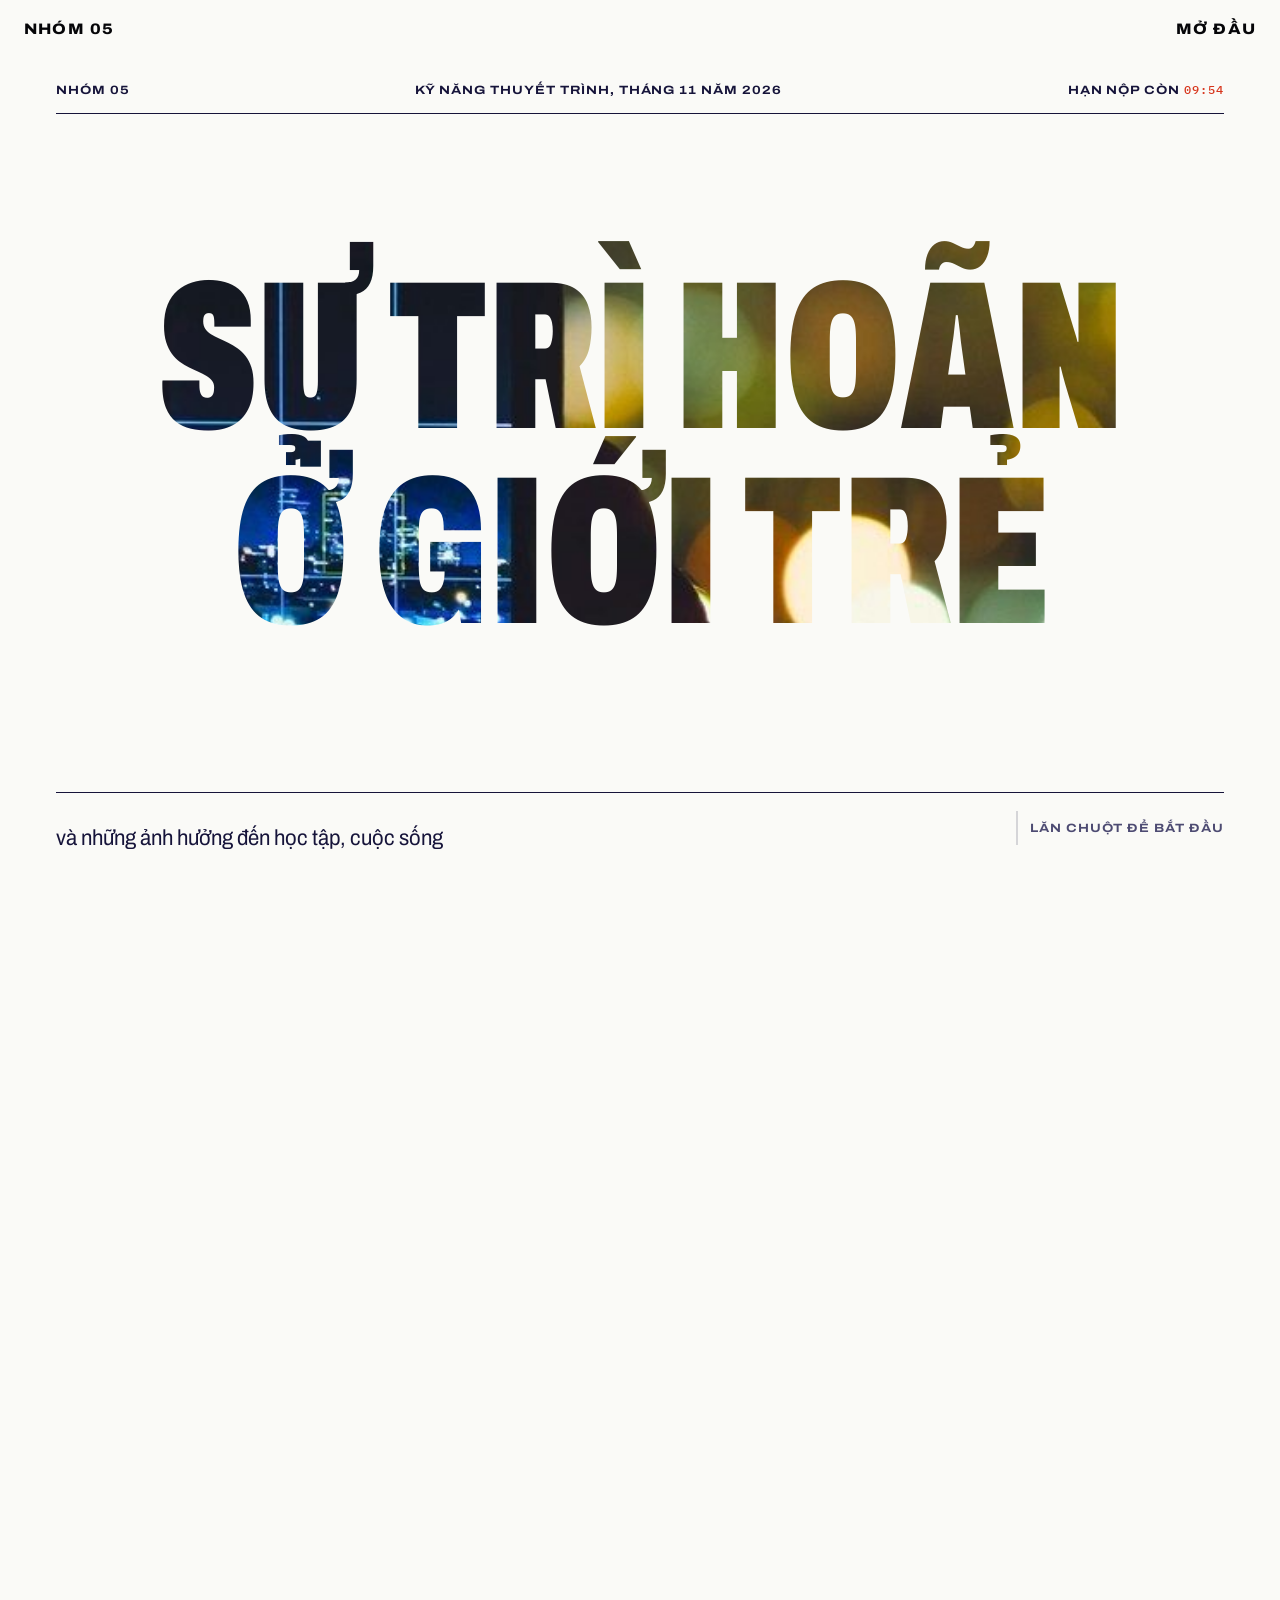
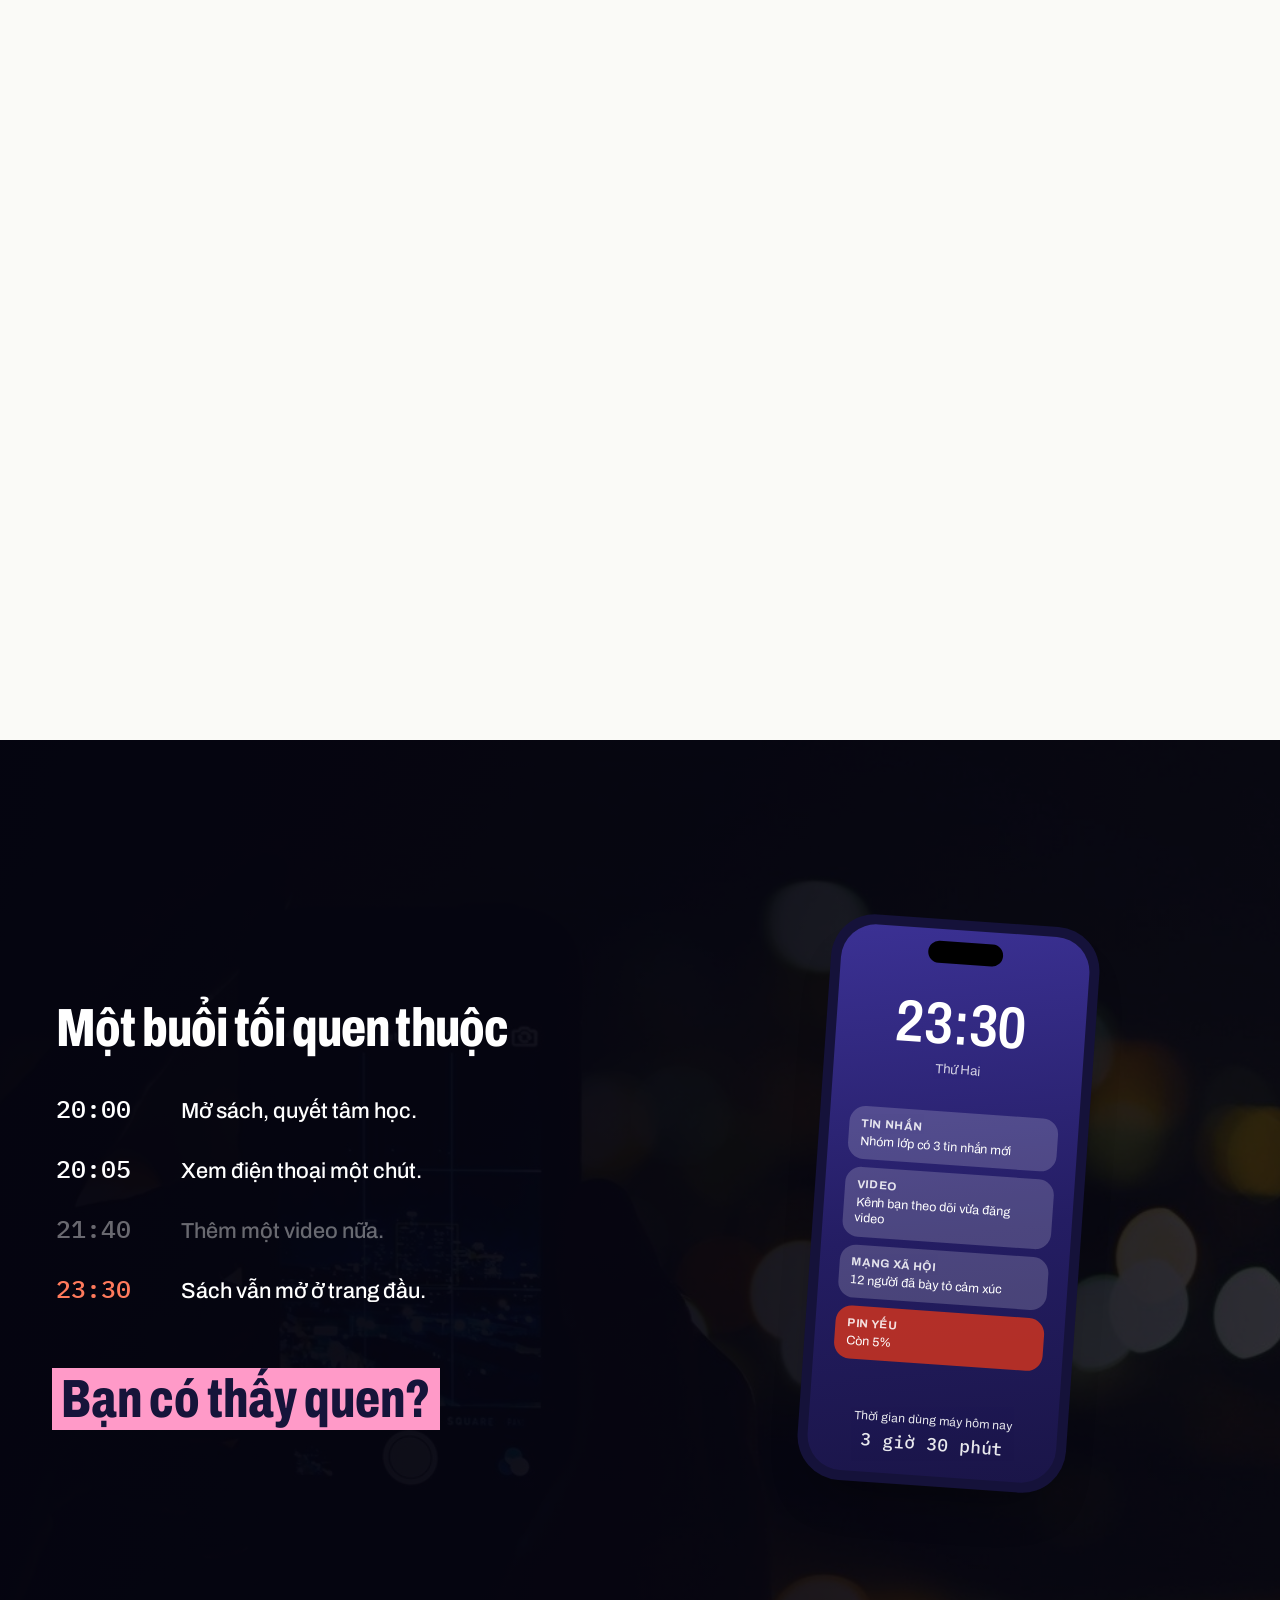
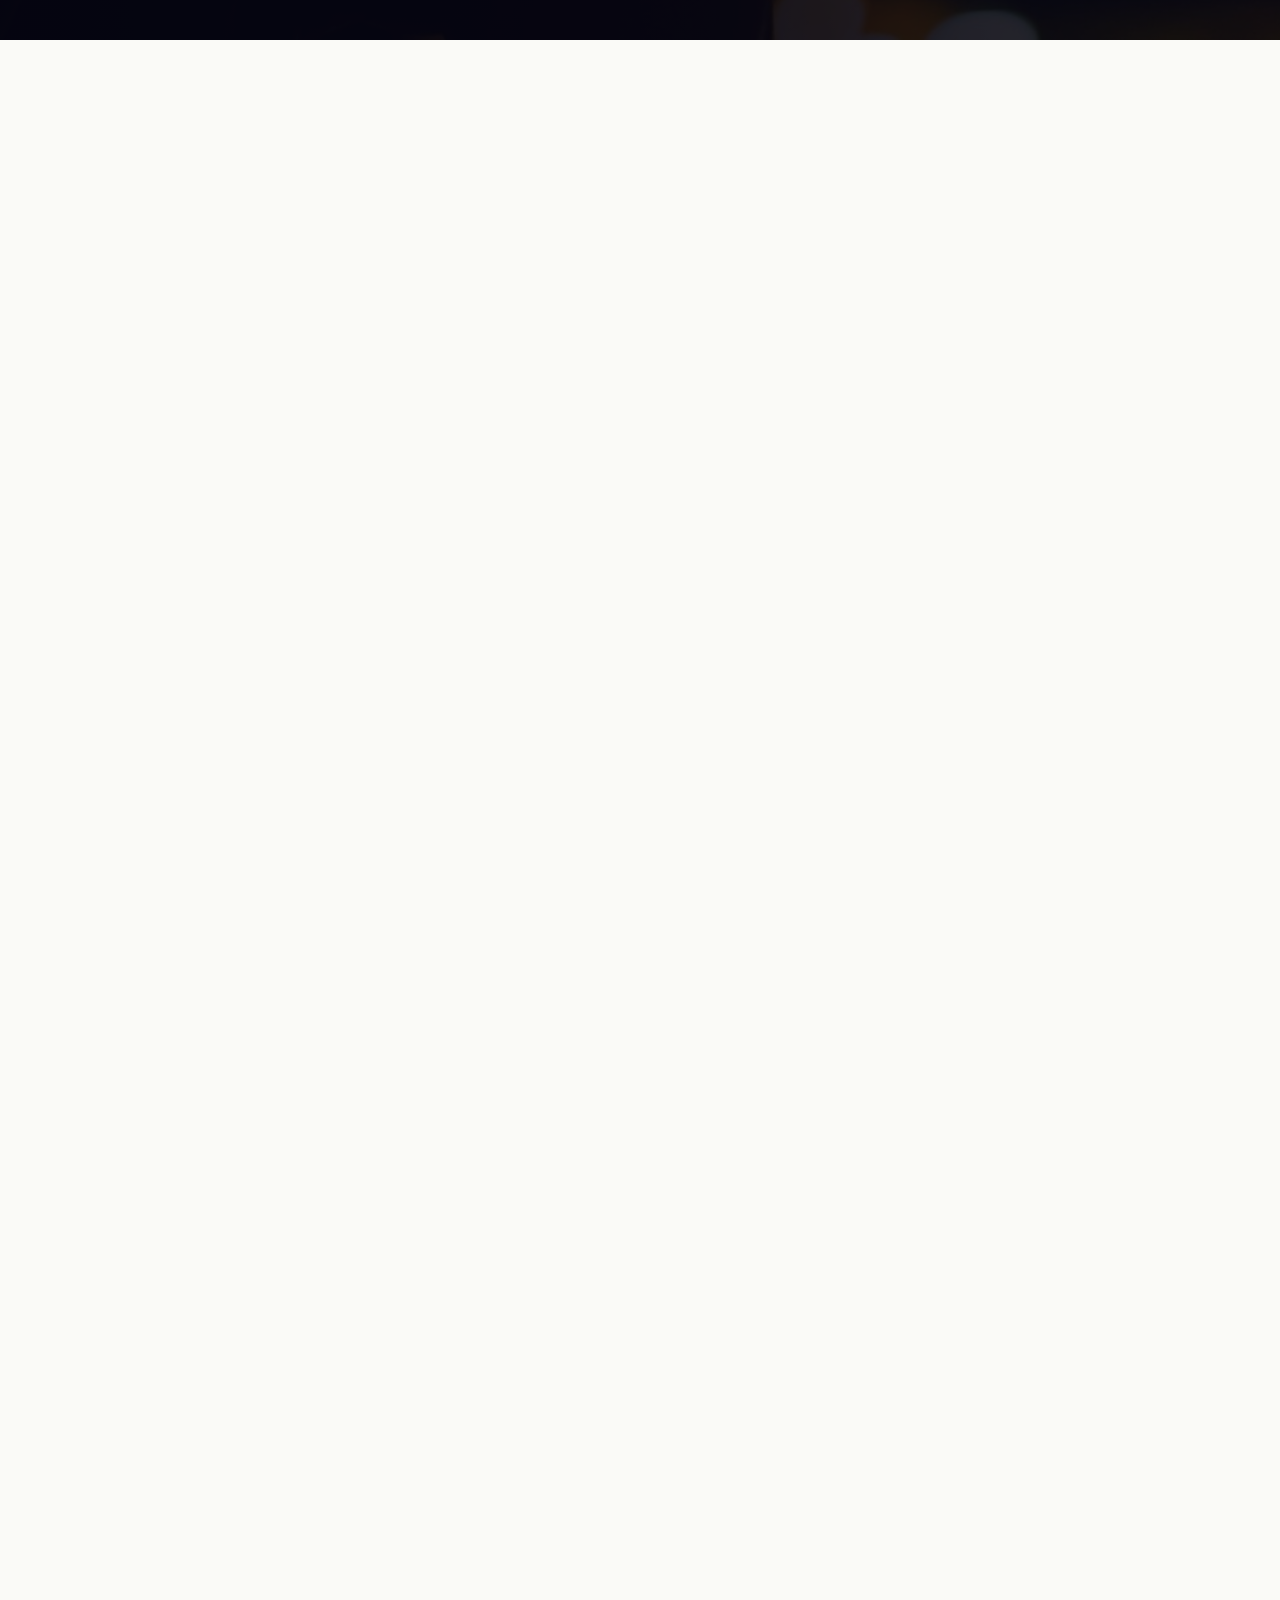
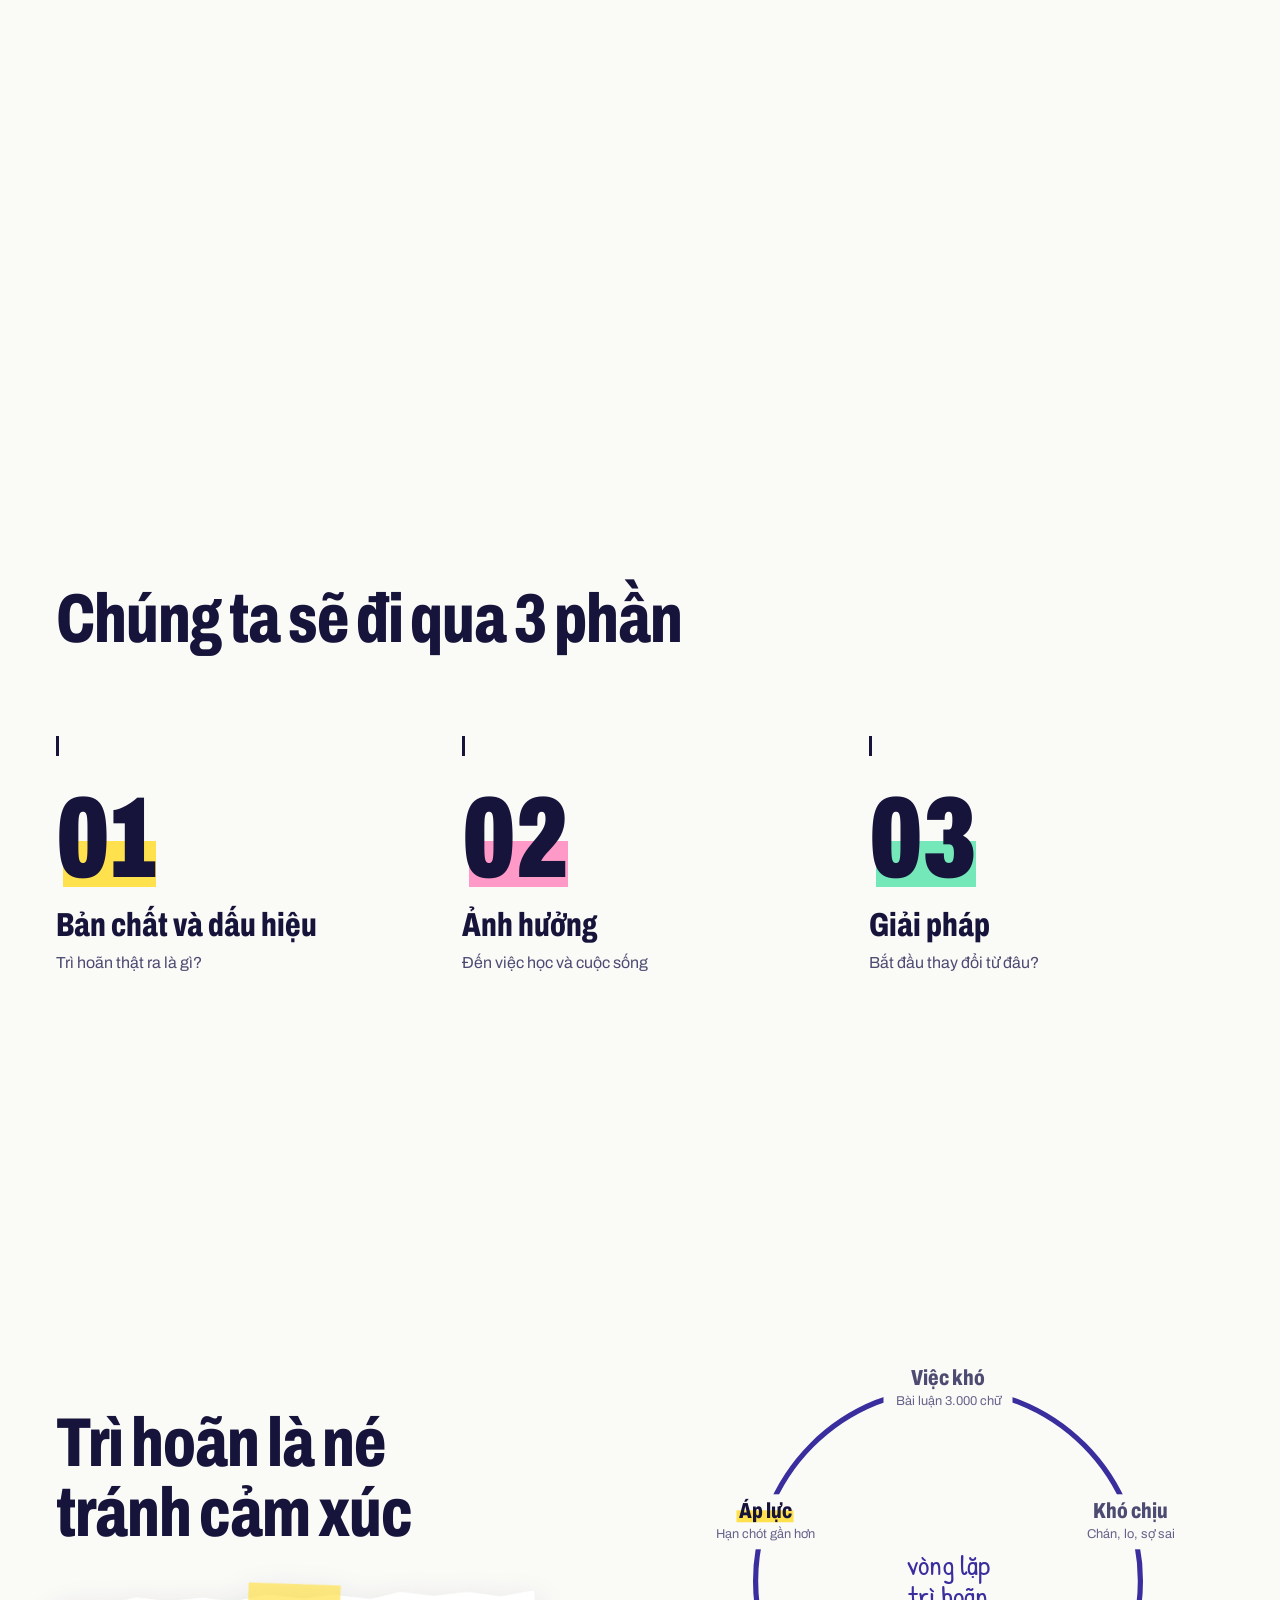
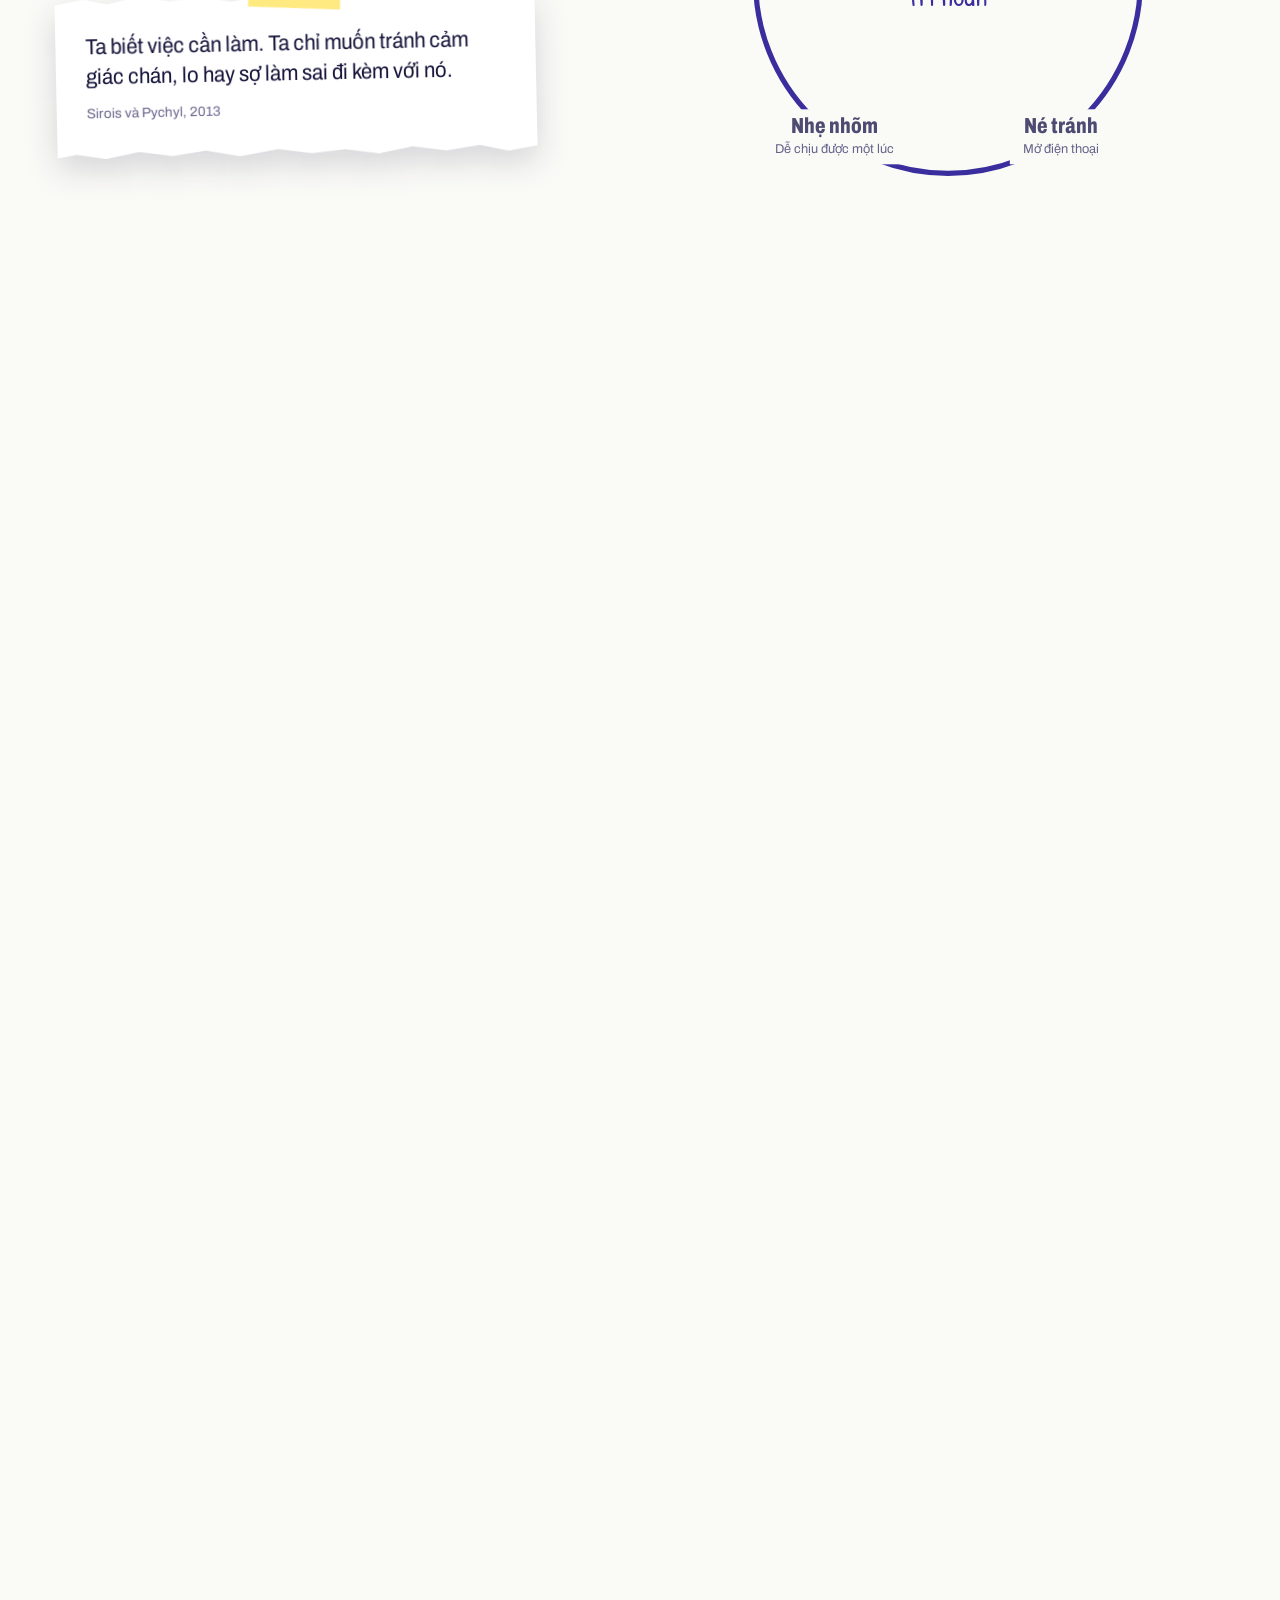
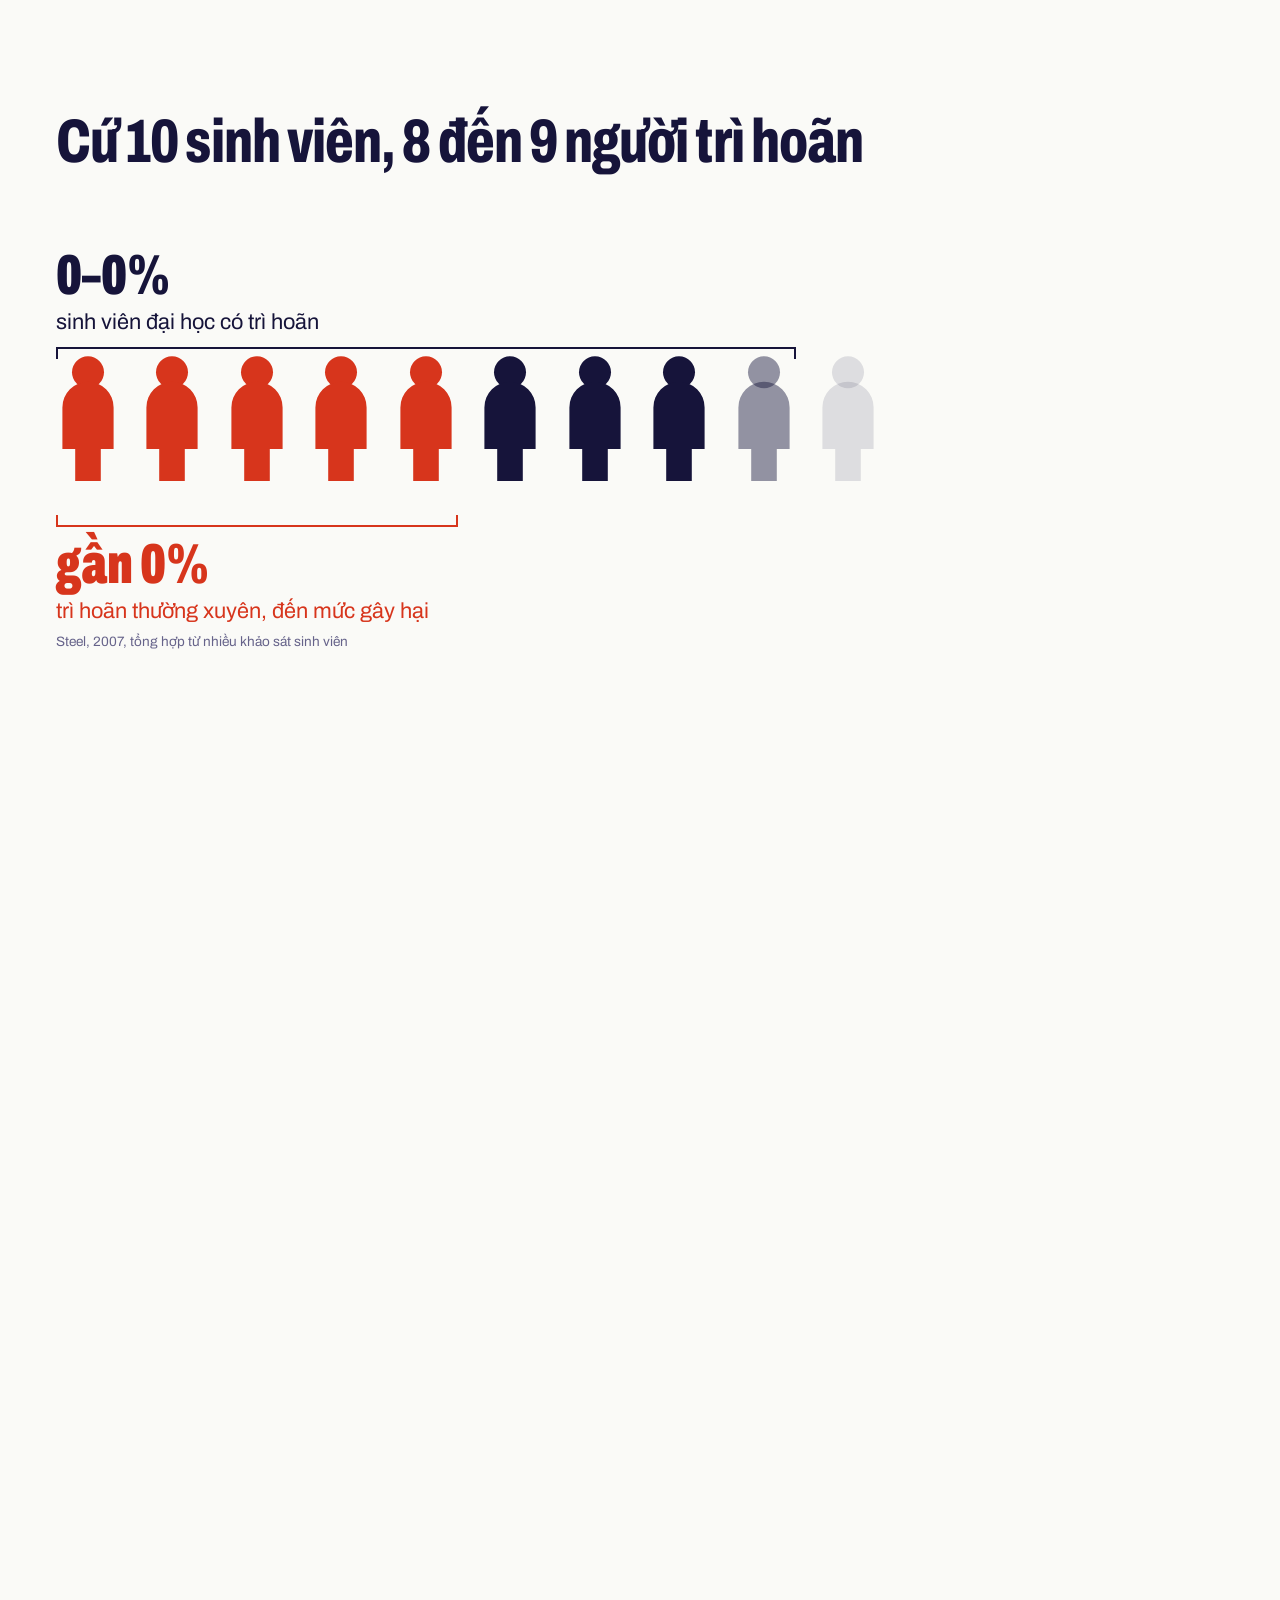
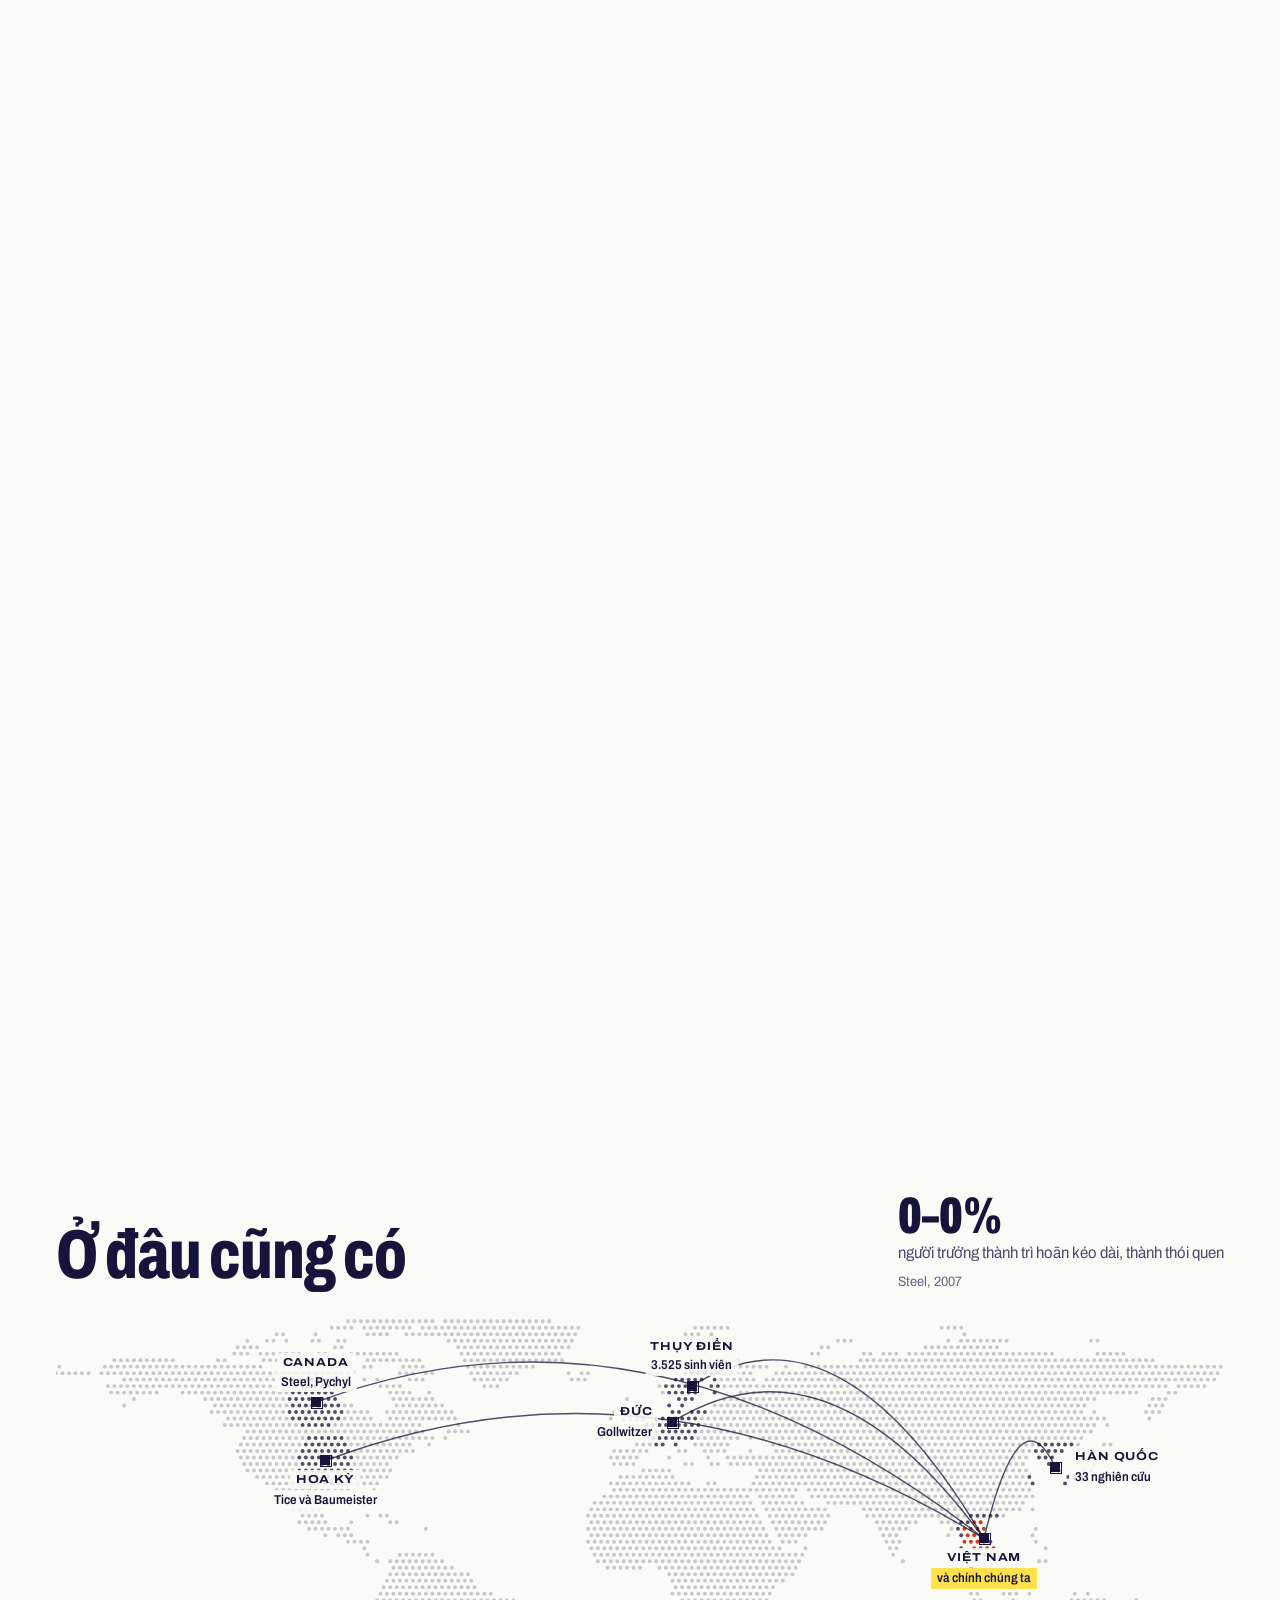
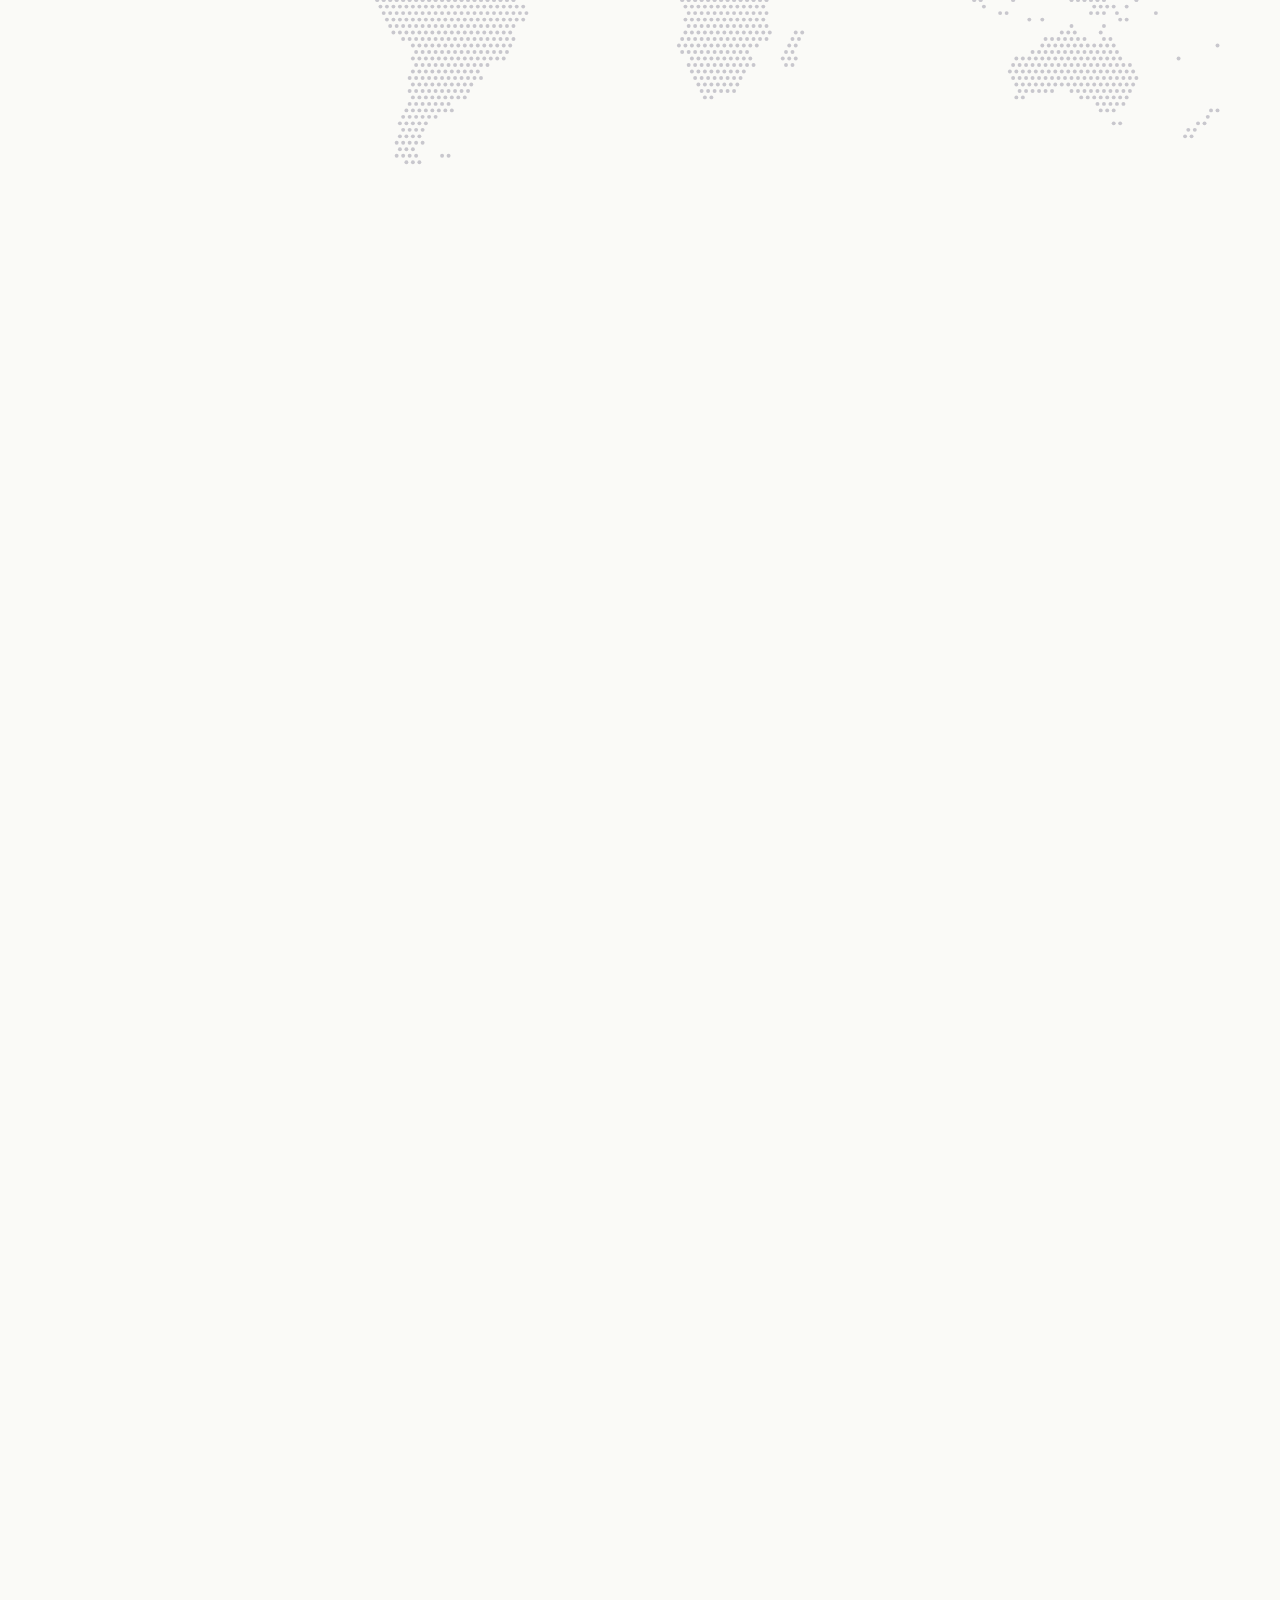
==== index.html @ b8ca5e62 "Bài thuyết trình "Sự trì hoãn ở giới trẻ" của Nhóm 05 Trang cuộn chuột: màn mở đầu lao xuyên qua chữ" ====
<!doctype html>
<html lang="vi">
<head>
<meta charset="utf-8">
<meta name="viewport" content="width=device-width, initial-scale=1, viewport-fit=cover">
<title>Để Mai Tính</title>
<meta name="claude:viewport-fit-sides" content="cover">
<link rel="preconnect" href="https://fonts.googleapis.com">
<link rel="preconnect" href="https://fonts.gstatic.com" crossorigin>
<link rel="stylesheet" href="https://fonts.googleapis.com/css2?family=Archivo:wdth,wght@62..125,400..900&family=IBM+Plex+Mono:wght@500&family=Patrick+Hand&display=swap">
<link rel="stylesheet" href="css/goc.css">
<link rel="stylesheet" href="css/khung.css">
<link rel="stylesheet" href="css/hieu-ung.css">
<link rel="stylesheet" href="css/trang/mo-dau.css">
<link rel="stylesheet" href="css/trang/buoi-toi.css">
<link rel="stylesheet" href="css/trang/ban-chat.css">
<link rel="stylesheet" href="css/trang/con-so.css">
<link rel="stylesheet" href="css/trang/the-gioi.css">
<link rel="stylesheet" href="css/trang/dau-hieu.css">
<link rel="stylesheet" href="css/trang/hoc-tap.css">
<link rel="stylesheet" href="css/trang/cuoc-song.css">
<link rel="stylesheet" href="css/trang/cong-thuc.css">
<link rel="stylesheet" href="css/trang/giai-phap.css">
<link rel="stylesheet" href="css/trang/ket.css">
<script>
  // Bật trạng thái chờ hiệu ứng trước khi trang vẽ, tránh nháy nội dung
  document.documentElement.classList.add('co-js');
  if (location.search.includes('chup')) document.documentElement.classList.add('chup');
</script>
<script type="module" src="js/main.js"></script>
</head>
<body>

<!-- Thanh trên cùng: tiến độ cuộn và phần đang trình bày -->
<header class="thanh-tren" aria-hidden="true">
  <span class="tien-do" id="tien-do"></span>
  <span class="thanh-nhom">Nhóm 05</span>
  <span class="thanh-phan" id="thanh-phan">Mở đầu</span>
</header>

<svg width="0" height="0" aria-hidden="true" style="position:absolute">
  <symbol id="nguoi" viewBox="0 0 40 80">
    <circle cx="20" cy="12" r="10" />
    <path d="M4 34a16 16 0 0 1 32 0v26H28v20H12V60H4z" />
  </symbol>
</svg>

<main>

  <!-- ============ BÌA (ghim: ảnh nằm trong lòng chữ, lăn chuột thì lao xuyên qua chữ) ============ -->
  <section class="phan ghim bia" id="mo-dau" data-ten="Mở đầu" data-hieu-ung="bia" style="--dai:2.6">
    <div class="dinh bia-dinh">
      <div class="bia-anh" aria-hidden="true"></div>
      <canvas class="bia-mat-na" aria-hidden="true"></canvas>
      <h1 class="an-di">Sự trì hoãn ở giới trẻ và những ảnh hưởng đến học tập, cuộc sống</h1>
      <div class="khung bia-noi">
        <div class="bia-dau nhan">
          <span>Nhóm 05</span>
          <span>Kỹ năng thuyết trình, tháng 11 năm 2026</span>
          <span>Hạn nộp còn <b class="so-lieu do" id="dem-nguoc">09:59</b></span>
        </div>
        <div class="bia-chan">
          <p class="bia-phu">và những ảnh hưởng đến học tập, cuộc sống</p>
          <p class="goi-cuon nhan"><i></i>Lăn chuột để bắt đầu</p>
        </div>
      </div>
      <p class="bia-cau-sau">Mỗi tối, chuyện lại bắt đầu như thế này.</p>
    </div>
  </section>

  <!-- ============ MỘT BUỔI TỐI (ghim, 5 nấc cuộn) ============ -->
  <section class="phan ghim toi" id="buoi-toi" data-ten="Một buổi tối" data-hieu-ung="buoi-toi" style="--dai:5">
    <div class="dinh">
      <div class="toi-anh" aria-hidden="true"></div>
      <div class="khung hai-cot">
        <div>
          <h2 class="tieu-de">Một buổi tối quen thuộc</h2>
          <ol class="dong-thoi-gian">
            <li><time class="so-lieu">20:00</time><span>Mở sách, quyết tâm học.</span></li>
            <li><time class="so-lieu">20:05</time><span>Xem điện thoại một chút.</span></li>
            <li><time class="so-lieu">21:40</time><span>Thêm một video nữa.</span></li>
            <li><time class="so-lieu">23:30</time><span>Sách vẫn mở ở trang đầu.</span></li>
          </ol>
          <p class="cau-chot" data-cho><span class="da da-hong">Bạn có thấy quen?</span></p>
        </div>
        <div class="dien-thoai" aria-hidden="true">
          <div class="man-hinh">
            <div class="dt-gio" id="dt-gio">20:00</div>
            <div class="dt-ngay">Thứ Hai</div>
            <div class="dt-thong-bao">
              <div class="tb" data-tb="1"><b>Tin nhắn</b><span>Nhóm lớp có 3 tin nhắn mới</span></div>
              <div class="tb" data-tb="2"><b>Video</b><span>Kênh bạn theo dõi vừa đăng video</span></div>
              <div class="tb" data-tb="2"><b>Mạng xã hội</b><span>12 người đã bày tỏ cảm xúc</span></div>
              <div class="tb tb-pin" data-tb="3"><b>Pin yếu</b><span>Còn 5%</span></div>
            </div>
            <div class="dt-su-dung">Thời gian dùng máy hôm nay<b id="dt-su-dung">0 phút</b></div>
          </div>
        </div>
      </div>
    </div>
  </section>

  <!-- ============ NỘI DUNG ============ -->
  <section class="phan thuong" id="noi-dung" data-ten="Nội dung" data-hieu-ung="noi-dung">
    <div class="khung">
      <h2 class="tieu-de lon">Chúng ta sẽ đi qua <span class="da da-vang">3 phần</span></h2>
      <ol class="ba-phan">
        <li style="--mau: var(--da-vang)"><span class="bp-so">01</span><h3>Bản chất và dấu hiệu</h3><p>Trì hoãn thật ra là gì?</p></li>
        <li style="--mau: var(--da-hong)"><span class="bp-so">02</span><h3>Ảnh hưởng</h3><p>Đến việc học và cuộc sống</p></li>
        <li style="--mau: var(--da-xanh)"><span class="bp-so">03</span><h3>Giải pháp</h3><p>Bắt đầu thay đổi từ đâu?</p></li>
      </ol>
    </div>
  </section>

  <!-- ============ PHẦN 1: BẢN CHẤT (ghim, mốc chạy quanh vòng lặp theo cuộn) ============ -->
  <section class="phan ghim" id="ban-chat" data-ten="Phần 1 / Bản chất" data-hieu-ung="ban-chat" style="--dai:4">
    <div class="dinh">
      <div class="khung hai-cot">
        <div>
          <h2 class="tieu-de lon">Trì hoãn là <span class="da da-vang">né tránh cảm xúc</span></h2>
          <div class="giay-xe">
            <p class="dan">Ta biết việc cần làm. Ta chỉ muốn tránh cảm giác chán, lo hay sợ làm sai đi kèm với nó.</p>
            <p class="nguon">Sirois và Pychyl, 2013</p>
          </div>
        </div>
        <div class="vong-lap" aria-label="Vòng lặp trì hoãn gồm 5 bước">
          <svg class="vong-duong" viewBox="0 0 100 100" aria-hidden="true">
            <circle class="vong-nen" cx="50" cy="50" r="37" />
            <circle class="vong-chay" cx="50" cy="50" r="37" pathLength="1" />
            <rect class="vong-moc" x="-1.8" y="-1.8" width="3.6" height="3.6" />
          </svg>
          <p class="vong-tam viet-tay">vòng lặp<br>trì hoãn</p>
          <ol>
            <li style="--goc:-90deg"><b>Việc khó</b><span>Bài luận 3.000 chữ</span></li>
            <li style="--goc:-18deg"><b>Khó chịu</b><span>Chán, lo, sợ sai</span></li>
            <li style="--goc:54deg"><b>Né tránh</b><span>Mở điện thoại</span></li>
            <li style="--goc:126deg"><b>Nhẹ nhõm</b><span>Dễ chịu được một lúc</span></li>
            <li style="--goc:198deg"><b>Áp lực</b><span>Hạn chót gần hơn</span></li>
          </ol>
        </div>
      </div>
    </div>
  </section>

  <!-- ============ PHẦN 1: CON SỐ (ghim, tô người theo cuộn) ============ -->
  <section class="phan ghim" id="con-so" data-ten="Phần 1 / Con số" data-hieu-ung="con-so" style="--dai:3">
    <div class="dinh">
      <div class="khung">
        <h2 class="tieu-de lon">Cứ 10 sinh viên, <span class="da da-vang">8 đến 9 người</span> trì hoãn</h2>
        <div class="bieu-nguoi">
          <p class="ngoac ngoac-tren" data-cho><b class="so-to" data-but="khoanh" data-mau="do"><span class="dem" data-den="80">0</span>–<span class="dem" data-den="95">0</span>%</b><span>sinh viên đại học có trì hoãn</span></p>
          <svg><use href="#nguoi" /></svg><svg><use href="#nguoi" /></svg><svg><use href="#nguoi" /></svg>
          <svg><use href="#nguoi" /></svg><svg><use href="#nguoi" /></svg><svg><use href="#nguoi" /></svg>
          <svg><use href="#nguoi" /></svg><svg><use href="#nguoi" /></svg><svg><use href="#nguoi" /></svg>
          <svg><use href="#nguoi" /></svg>
          <p class="ngoac ngoac-duoi" data-cho><b class="so-to">gần <span class="dem" data-den="50">0</span>%</b><span>trì hoãn thường xuyên, đến mức gây hại</span></p>
        </div>
        <p class="nguon">Steel, 2007, tổng hợp từ nhiều khảo sát sinh viên</p>
      </div>
    </div>
  </section>

  <!-- ============ PHẦN 1: TOÀN CẦU (ghim, bản đồ hiện theo cuộn) ============ -->
  <section class="phan ghim" id="the-gioi" data-ten="Phần 1 / Toàn cầu" data-hieu-ung="the-gioi" style="--dai:2.6">
    <div class="dinh">
      <div class="khung">
        <div class="dau-ban-do">
          <h2 class="tieu-de lon">Ở đâu cũng có</h2>
          <p class="cau-so"><b class="so-to"><span class="dem" data-den="15">0</span>–<span class="dem" data-den="20">0</span>%</b>người trưởng thành trì hoãn kéo dài, thành thói quen <span class="nguon">Steel, 2007</span></p>
        </div>
        <div class="ban-do">
          <canvas aria-hidden="true"></canvas>
          <svg class="duong-noi" viewBox="0 0 360 140" aria-hidden="true"></svg>
          <ul class="diem" aria-label="Một số nơi đã nghiên cứu về trì hoãn">
            <li style="--kd:-100; --vd:57" class="nhan-tren"><b>Canada</b><span>Steel, Pychyl</span></li>
            <li style="--kd:-97; --vd:39" class="nhan-duoi"><b>Hoa Kỳ</b><span>Tice và Baumeister</span></li>
            <li style="--kd:10; --vd:51" class="nhan-trai"><b>Đức</b><span>Gollwitzer</span></li>
            <li style="--kd:16; --vd:62" class="nhan-tren"><b>Thụy Điển</b><span>3.525 sinh viên</span></li>
            <li style="--kd:128; --vd:37" class="nhan-phai"><b>Hàn Quốc</b><span>33 nghiên cứu</span></li>
            <li style="--kd:106; --vd:15" class="nhan-duoi diem-vn"><b>Việt Nam</b><span>và chính chúng ta</span></li>
          </ul>
        </div>
      </div>
    </div>
  </section>

  <!-- ============ PHẦN 1: DẤU HIỆU (tiêu đề ghim bên trái, từng dòng được tick khi cuộn qua) ============ -->
  <section class="phan thuong" id="dau-hieu" data-ten="Phần 1 / Dấu hiệu" data-hieu-ung="dau-hieu">
    <div class="khung dau-hieu-luoi">
      <div class="dau-hieu-trai">
        <h2 class="tieu-de lon">5 dấu hiệu nhận biết</h2>
        <p class="cau-hoi viet-tay" data-cho>Bạn thấy mình trong <span class="da da-vang">mấy dấu hiệu?</span></p>
      </div>
      <ol class="ds-dau-hieu">
        <li><i class="o-tick" aria-hidden="true"><svg viewBox="0 0 24 24"><path d="M3 13c3 2 4 4 6 6 3-6 7-11 12-15" /></svg></i><b>Chỉ bắt tay vào làm khi sát hạn chót</b><span>Làm dồn vào đêm cuối</span></li>
        <li><i class="o-tick" aria-hidden="true"><svg viewBox="0 0 24 24"><path d="M3 13c3 2 4 4 6 6 3-6 7-11 12-15" /></svg></i><b>Hứa “để mai” nhiều lần cho cùng một việc</b><span>Danh sách việc không vơi</span></li>
        <li><i class="o-tick" aria-hidden="true"><svg viewBox="0 0 24 24"><path d="M3 13c3 2 4 4 6 6 3-6 7-11 12-15" /></svg></i><b>Ngồi vào bàn là cầm điện thoại</b><span>Lướt mạng thay vì làm</span></li>
        <li><i class="o-tick" aria-hidden="true"><svg viewBox="0 0 24 24"><path d="M3 13c3 2 4 4 6 6 3-6 7-11 12-15" /></svg></i><b>Làm việc phụ để né việc chính</b><span>Dọn phòng trước kỳ thi</span></li>
        <li><i class="o-tick" aria-hidden="true"><svg viewBox="0 0 24 24"><path d="M3 13c3 2 4 4 6 6 3-6 7-11 12-15" /></svg></i><b>Biết sẽ bị thiệt mà vẫn hoãn</b><span>Định nghĩa khoa học, Steel 2007</span></li>
      </ol>
    </div>
  </section>

  <!-- ============ PHẦN 2: HỌC TẬP (ghim, biểu đồ vẽ theo cuộn) ============ -->
  <section class="phan ghim" id="hoc-tap" data-ten="Phần 2 / Học tập" data-hieu-ung="hoc-tap" style="--dai:3">
    <div class="dinh">
      <div class="khung hai-cot hoc-tap-luoi">
        <div>
          <h2 class="tieu-de lon">Đầu kỳ nhẹ nhõm, <span class="da da-hong">cuối kỳ trả giá</span></h2>
          <div class="so-ben" data-cho>
            <p class="cau-so"><b class="so-to"><span class="dem" data-den="33">0</span> nghiên cứu</b>với <strong><span class="dem" data-den="38529" data-tg="2200">0</span> người</strong> cho thấy: trì hoãn càng nhiều, kết quả học tập càng thấp.</p>
            <p class="nguon">Kim và Seo, 2015</p>
          </div>
        </div>
        <figure class="bieu-do">
          <svg viewBox="0 0 520 340" role="img" aria-label="Biểu đồ: người trì hoãn ít căng thẳng đầu kỳ nhưng căng thẳng hơn hẳn vào cuối kỳ">
            <g class="truc">
              <line x1="30" y1="24" x2="30" y2="290" />
              <line x1="30" y1="290" x2="510" y2="290" />
              <text x="30" y="12" class="truc-chu">Mức căng thẳng</text>
              <text x="30" y="316" class="truc-chu">Đầu học kỳ</text>
              <text x="510" y="316" class="truc-chu" text-anchor="end">Cuối học kỳ</text>
            </g>
            <path pathLength="1" class="duong duong-on" d="M30 176 C 190 168, 340 162, 500 150" />
            <path pathLength="1" class="duong duong-tre" d="M30 246 C 220 246, 330 196, 500 46" />
            <g class="giao" id="diem-giao"><rect x="-6" y="-6" width="12" height="12" /><text y="30" text-anchor="middle">đảo chiều</text></g>
            <text class="nhan-duong nhan-tre" x="380" y="44" text-anchor="end">Người hay trì hoãn</text>
            <text class="nhan-duong nhan-on" x="34" y="164">Người không trì hoãn</text>
          </svg>
          <p class="ghi-cuoi viet-tay" data-cho>căng thẳng hơn, ốm nhiều hơn, điểm thấp hơn</p>
          <figcaption class="nguon">Minh hoạ xu hướng theo Tice và Baumeister, 1997</figcaption>
        </figure>
      </div>
    </div>
  </section>

  <!-- ============ PHẦN 2: CUỘC SỐNG (ghim, bút dạ quang quét từng vấn đề theo cuộn) ============ -->
  <section class="phan ghim" id="cuoc-song" data-ten="Phần 2 / Cuộc sống" data-hieu-ung="cuoc-song" style="--dai:3">
    <div class="dinh">
      <div class="khung hai-cot">
        <div>
          <h2 class="tieu-de lon">Lan sang cả cuộc sống</h2>
          <p class="cau-so"><b class="so-to"><span class="dem" data-den="3525" data-tg="2000">0</span> sinh viên</b>Thụy Điển được theo dõi 9 tháng. Ai trì hoãn nhiều hơn thì về sau gặp nhiều vấn đề hơn.</p>
          <div class="polaroid-cap" aria-hidden="true">
            <figure class="polaroid" style="--xoay:-6deg"><img src="anh/co-don.jpg" alt=""><figcaption class="viet-tay">một mình, lúc nửa đêm</figcaption></figure>
            <figure class="polaroid" style="--xoay:5deg"><img src="anh/bao-thuc.jpg" alt=""><figcaption class="viet-tay">ngủ chẳng đủ giấc</figcaption></figure>
          </div>
          <p class="nguon">Johansson và cộng sự, 2023. Đây là mối liên hệ, trì hoãn chưa chắc là nguyên nhân duy nhất.</p>
        </div>
        <ul class="van-de">
          <li><small>Tinh thần</small><span>Trầm cảm</span></li>
          <li><small>Tinh thần</small><span>Lo âu</span></li>
          <li><small>Tinh thần</small><span>Căng thẳng</span></li>
          <li><small>Cơ thể</small><span>Đau vai, tay</span></li>
          <li><small>Lối sống</small><span>Ngủ kém</span></li>
          <li><small>Lối sống</small><span>Ít vận động</span></li>
          <li><small>Xã hội</small><span>Cô đơn</span></li>
          <li><small>Xã hội</small><span>Khó khăn tài chính</span></li>
        </ul>
      </div>
    </div>
  </section>

  <!-- ============ PHẦN 3: CÔNG THỨC (ghim, tử số rồi mẫu số đổi màu theo cuộn) ============ -->
  <section class="phan ghim" id="cong-thuc" data-ten="Phần 3 / Công thức" data-hieu-ung="cong-thuc" style="--dai:2.6">
    <div class="dinh">
      <div class="khung">
        <h2 class="tieu-de lon">Công thức của <span class="da da-xanh">động lực</span></h2>
        <div class="cong-thuc" role="img" aria-label="Động lực bằng kỳ vọng nhân giá trị, chia cho bốc đồng nhân độ trễ">
          <span class="ve-trai">Động lực</span>
          <span class="dau-bang">=</span>
          <div class="phan-so">
            <div class="tu-so">
              <span class="bien" data-huong="len"><b>Kỳ vọng</b><small class="viet-tay">tin mình làm được</small></span>
              <i>×</i>
              <span class="bien" data-huong="len"><b>Giá trị</b><small class="viet-tay">thấy việc có ý nghĩa</small></span>
            </div>
            <div class="gach-phan-so"></div>
            <div class="mau-so">
              <span class="bien" data-huong="xuong"><b>Bốc đồng</b><small class="viet-tay">dễ bị cám dỗ</small></span>
              <i>×</i>
              <span class="bien" data-huong="xuong"><b>Độ trễ</b><small class="viet-tay">hạn chót còn xa</small></span>
            </div>
          </div>
        </div>
        <div class="huong-thay-doi">
          <p class="huong-len" data-cho><b>Tăng tử số</b> để muốn bắt tay vào làm</p>
          <p class="huong-xuong" data-cho><b>Giảm mẫu số</b> để bớt muốn trì hoãn</p>
        </div>
        <p class="nguon">Thuyết động lực theo thời gian, Steel và König, 2006</p>
      </div>
    </div>
  </section>

  <!-- ============ PHẦN 3: GIẢI PHÁP (ghim: 5 dải ảnh, lăn tới bước nào thì dải đó mở ra) ============ -->
  <section class="phan ghim" id="giai-phap" data-ten="Phần 3 / Giải pháp" data-hieu-ung="giai-phap" style="--dai:5">
    <div class="dinh">
      <div class="khung gp">
        <div class="gp-dau">
          <h2 class="tieu-de lon">5 cách <span class="da da-xanh">bắt đầu ngay</span></h2>
          <p class="gp-dem so-lieu"><b id="gp-so">1</b> / 5</p>
        </div>
        <ol class="dai-anh">
          <li style="background-image: url(anh/bam-gio.jpg)">
            <span class="dai-nhan">Bắt đầu chỉ 5 phút</span>
            <div class="dai-noi">
              <h3>Bắt đầu chỉ 5 phút</h3>
              <p>Chia việc lớn thành bước nhỏ, làm ngay bước đầu tiên.</p>
              <em>Tăng kỳ vọng</em>
            </div>
          </li>
          <li style="background-image: url(anh/so-ke-hoach.jpg)">
            <span class="dai-nhan">Kế hoạch Nếu – Thì</span>
            <div class="dai-noi">
              <h3>Kế hoạch Nếu – Thì</h3>
              <p>“Nếu 20 giờ, thì mình mở tài liệu.”</p>
              <em>Giảm bốc đồng</em>
              <small>94 thử nghiệm, Gollwitzer và Sheeran 2006</small>
            </div>
          </li>
          <li style="background-image: url(anh/lich-ban.jpg)">
            <span class="dai-nhan">Chia nhỏ hạn chót</span>
            <div class="dai-noi">
              <h3>Chia nhỏ hạn chót</h3>
              <p>Đặt nhiều mốc nộp nhỏ thay vì một mốc cuối.</p>
              <em>Giảm độ trễ</em>
              <small>Ariely và Wertenbroch 2002</small>
            </div>
          </li>
          <li style="background-image: url(anh/dien-thoai-up.jpg)">
            <span class="dai-nhan">Cất điện thoại ra xa</span>
            <div class="dai-noi">
              <h3>Cất điện thoại ra xa</h3>
              <p>Để trong tầm mắt thôi cũng đủ làm giảm tập trung.</p>
              <em>Giảm bốc đồng</em>
              <small>Ward và cộng sự 2017</small>
            </div>
          </li>
          <li style="background-image: url(anh/buoi-sang.jpg)">
            <span class="dai-nhan">Tha thứ cho bản thân</span>
            <div class="dai-noi">
              <h3>Tha thứ cho bản thân</h3>
              <p>Tự trách khiến ta né việc hơn. Tha thứ giúp lần sau ít trì hoãn hơn.</p>
              <em>Phá vòng lặp</em>
              <small>Wohl, Pychyl và Bennett 2010</small>
            </div>
          </li>
        </ol>
      </div>
    </div>
  </section>

  <!-- ============ KẾT (ghim, gạch dần chữ "Để mai tính" theo cuộn) ============ -->
  <section class="phan ghim" id="ket" data-ten="Thông điệp" data-hieu-ung="ket" style="--dai:2.6">
    <div class="dinh">
      <div class="khung">
        <p class="cu"><span class="gach-ngang">Để mai tính</span></p>
        <p class="moi" data-cho>Bắt đầu ngay, <span class="da da-xanh">chỉ 5 phút.</span></p>
        <div class="thu-thach" data-cho>
          <span class="viet-tay">Thử thách sau buổi học</span>
          <b class="so-lieu" id="dem-5-phut">05:00</b>
        </div>
      </div>
    </div>
  </section>

  <!-- ============ CẢM ƠN ============ -->
  <section class="phan thuong cam-on" id="cam-on" data-ten="Cảm ơn" data-hieu-ung="cam-on">
    <div class="khung">
      <div class="cam-on-dau">
        <h2 class="tieu-de rat-lon">Cảm ơn cô và các bạn <span class="da da-vang">đã lắng nghe</span></h2>
        <div class="nhom">
          <p class="nhan">Nhóm 05</p>
          <ol class="thanh-vien">
            <li class="truong-nhom" style="--i:0"><span><b class="da da-vang">Lương Ngọc Quang</b><small>Nhóm trưởng</small></span><span class="so-lieu">B25DCVT280</span></li>
            <li style="--i:1"><span>Vũ Tiến Phát</span><span class="so-lieu">B25DCVT271</span></li>
            <li style="--i:2"><span>Đặng Thái Sơn</span><span class="so-lieu">B25DCVT036</span></li>
            <li style="--i:3"><span>Trịnh Đức Phúc</span><span class="so-lieu">B25DCVT275</span></li>
            <li style="--i:4"><span>Bùi Đức Phong</span><span class="so-lieu">B25DCVT265</span></li>
            <li style="--i:5"><span>Quân Anh Phạm</span><span class="so-lieu">B25DCVT289</span></li>
            <li style="--i:6"><span>Đào Minh Quân</span><span class="so-lieu">B25DCVT294</span></li>
          </ol>
        </div>
      </div>
      <div class="tai-lieu">
        <h3 class="nhan">Tài liệu tham khảo</h3>
        <ol>
          <li>Steel, P. (2007). Bản chất của sự trì hoãn: tổng hợp nghiên cứu và lý thuyết.</li>
          <li>Steel, P. và König, C. J. (2006). Thuyết động lực theo thời gian.</li>
          <li>Sirois, F. và Pychyl, T. (2013). Trì hoãn và việc ưu tiên cảm xúc trước mắt.</li>
          <li>Tice, D. M. và Baumeister, R. F. (1997). Trì hoãn, kết quả học tập, căng thẳng và sức khoẻ.</li>
          <li>Kim, K. R. và Seo, E. H. (2015). Trì hoãn và kết quả học tập: tổng hợp 33 nghiên cứu.</li>
          <li>Johansson, F. và cộng sự (2023). Trì hoãn và sức khoẻ của 3.525 sinh viên Thụy Điển.</li>
          <li>Gollwitzer, P. M. và Sheeran, P. (2006). Kế hoạch “Nếu – Thì” và việc đạt mục tiêu.</li>
          <li>Ariely, D. và Wertenbroch, K. (2002). Trì hoãn, hạn chót và hiệu suất.</li>
          <li>Ward, A. F. và cộng sự (2017). Điện thoại thông minh và khả năng tập trung.</li>
          <li>Wohl, M., Pychyl, T. và Bennett, S. (2010). Tự tha thứ giúp giảm trì hoãn.</li>
        </ol>
        <p class="nguon nguon-anh">Ảnh minh hoạ: StockSnap và Rawpixel, giấy phép CC0.</p>
      </div>
    </div>
  </section>

</main>
</body>
</html>
---- css/goc.css ----
/* Bố cục: một trang cuộn dài; các phần quan trọng được ghim lại và chạy hiệu ứng theo độ lăn chuột.
   Chữ: Archivo hẹp cho tiêu đề và nội dung, Archivo dãn rộng cho nhãn, Patrick Hand cho nét bút ghi chú,
   chữ đơn cách chỉ cho giờ và đồng hồ. Màu: giấy sáng, mực tím than, bút dạ quang, bút đỏ. */
:root {
  color-scheme: light;
  /* Màu */
  --giay: #FAFAF7;
  --giay-2: #F1F0EA;
  --muc: #16143A;
  --muc-2: #4D4B72;
  --muc-3: #66638A;
  --muc-but: #3A2E9E;        /* bút mực tím */
  --ke: rgba(22, 20, 58, .16);
  --da-vang: #FFE14D;        /* bút dạ quang */
  --da-hong: #FF9AC8;
  --da-xanh: #74E8B8;
  --do: #D7351C;             /* bút đỏ */
  --xanh-dam: #0A7D54;
  --trang: #FFFFFF;
  /* Chữ */
  --chu: 'Archivo', 'Arial Narrow', system-ui, sans-serif;
  --chu-tay: 'Patrick Hand', 'Segoe Print', 'Comic Sans MS', cursive;
  --chu-so: 'IBM Plex Mono', ui-monospace, Menlo, monospace;
  --co-bia: clamp(3.6rem, 12.5vw, 13rem);
  --co-rat-lon: clamp(2.8rem, 7vw, 7.4rem);
  --co-lon: clamp(2.4rem, 5.4vw, 5.6rem);
  --co-tieu-de: clamp(2rem, 4.2vw, 4.2rem);
  --co-dan: clamp(1.15rem, 1.7vw, 1.6rem);
  --co-vua: clamp(1rem, 1.2vw, 1.15rem);
  --em: cubic-bezier(.16, 1, .3, 1);
}

* { box-sizing: border-box; }
html { scrollbar-width: thin; scrollbar-color: var(--muc) var(--giay); }
body {
  margin: 0;
  background: var(--giay);
  color: var(--muc);
  font-family: var(--chu);
  font-size: 16px;
  line-height: 1.45;
  -webkit-font-smoothing: antialiased;
  overflow-x: hidden;
  caret-color: var(--do);
}
h1, h2, h3, p, ol, ul, figure { margin: 0; }
ol, ul { padding: 0; list-style: none; }
:focus-visible { outline: 2px solid var(--muc); outline-offset: 3px; }
::selection { background: var(--da-vang); color: var(--muc); }

/* ---------- Chữ ---------- */
.tieu-de {
  font-weight: 800; font-stretch: 72%;
  font-size: var(--co-tieu-de);
  line-height: 1.02; letter-spacing: -.015em;
  text-wrap: balance;
}
.tieu-de.lon { font-size: var(--co-lon); }
.tieu-de.rat-lon { font-size: var(--co-rat-lon); }
.nhan {
  font-size: .75rem; font-weight: 700; font-stretch: 118%;
  letter-spacing: .08em; text-transform: uppercase;
}
.dan { font-size: var(--co-dan); font-stretch: 92%; line-height: 1.38; color: var(--muc-2); max-width: 30ch; text-wrap: pretty; }
.nguon { font-size: .85rem; color: var(--muc-3); line-height: 1.4; }
.viet-tay { font-family: var(--chu-tay); color: var(--muc-but); }
.so-lieu { font-family: var(--chu-so); font-weight: 500; font-variant-numeric: tabular-nums; }
.do { color: var(--do); }

/* Câu có số liệu: con số đặt to ngay trong câu */
.cau-so { font-size: var(--co-dan); font-stretch: 92%; line-height: 1.35; max-width: 24ch; text-wrap: pretty; }
.cau-so .so-to {
  display: block;
  font-weight: 900; font-stretch: 66%;
  font-size: 2.4em; line-height: 1;
  font-variant-numeric: tabular-nums;
  white-space: nowrap;
}
.cau-so strong { font-weight: 800; font-variant-numeric: tabular-nums; }
.cau-so .nguon { display: block; margin-top: .6em; }

/* Bút dạ quang: nét phẳng phủ nửa dưới chữ, xuống dòng vẫn tô liền từng dòng */
.da {
  background: linear-gradient(var(--mau-da, var(--da-vang)), var(--mau-da, var(--da-vang))) no-repeat 0 90% / 100% 52%;
  -webkit-box-decoration-break: clone; box-decoration-break: clone;
  padding: 0 .08em; margin: 0 -.08em;
}
.da-vang { --mau-da: var(--da-vang); }
.da-hong { --mau-da: var(--da-hong); }
.da-xanh { --mau-da: var(--da-xanh); }
---- css/khung.css ----
/* =========================================================
   KHUNG TRANG: thanh trên cùng, các phần, phần được ghim khi cuộn
   ========================================================= */
.thanh-tren {
  position: fixed; top: 0; left: 0; right: 0; z-index: 20;
  display: flex; justify-content: space-between; align-items: center;
  padding: max(18px, env(safe-area-inset-top, 0px)) max(24px, env(safe-area-inset-right, 0px)) 0 max(24px, env(safe-area-inset-left, 0px));
  font-size: clamp(.95rem, 1.15vw, 1.1rem); font-weight: 800; font-stretch: 112%;
  letter-spacing: .08em; text-transform: uppercase;
  pointer-events: none;
  color: #fff;
  mix-blend-mode: difference;
}
.tien-do {
  position: absolute; top: 0; left: 0; height: 3px; width: 100%;
  background: #fff;
  transform-origin: left; transform: scaleX(var(--tien-do, 0));
}
.thanh-phan { transition: opacity .3s; }

.khung {
  position: relative;
  width: 100%; max-width: 1320px; margin-inline: auto;
  padding-left: max(20px, env(safe-area-inset-left, 0px));
  padding-right: max(20px, env(safe-area-inset-right, 0px));
}
@media (min-width: 900px) {
  .khung { padding-left: max(56px, env(safe-area-inset-left, 0px)); padding-right: max(56px, env(safe-area-inset-right, 0px)); }
}
.hai-cot { display: grid; gap: clamp(32px, 5vw, 80px); align-items: center; }
.hai-cot > * { min-width: 0; }
@media (min-width: 900px) { .hai-cot { grid-template-columns: 1fr 1fr; } }

.phan { position: relative; }
.phan.thuong { padding-block: clamp(96px, 16vh, 200px); }
/* Phần ghim: cao gấp --dai lần màn hình, nội dung dính lại trong khi cuộn qua */
.phan.ghim { height: calc(var(--dai, 3) * 100svh); }
.dinh {
  position: sticky; top: 0;
  height: 100svh;
  display: grid; align-items: center;
  overflow: hidden;
  padding-block: clamp(56px, 9vh, 96px) clamp(32px, 6vh, 64px);
}
---- css/hieu-ung.css ----
/* Chuyển động chung. Nội dung hiện sẵn; khi có JS, những ý chờ tới lượt (data-cho) ẩn cho đến khi cuộn tới. */
@media (prefers-reduced-motion: no-preference) {
  .co-js .phan .da { background-size: 0% 52%; transition: background-size .8s var(--em) .2s; }
  .co-js .phan.dang-xem .da { background-size: 100% 52%; }
}

.co-js [data-cho] { opacity: 0; transition: opacity .5s var(--em), translate .7s var(--em); }
.co-js [data-cho].bat { opacity: 1; }
@media (prefers-reduced-motion: no-preference) {
  .co-js [data-cho] { translate: 0 20px; }
  .co-js [data-cho].bat { translate: 0 0; }
}

/* Nét bút viết tay vẽ đè lên trang */
.lop-but { position: absolute; inset: 0; width: 100%; height: 100%; pointer-events: none; overflow: visible; z-index: 2; }
.lop-but path {
  fill: none; stroke-linecap: round; stroke-linejoin: round;
  stroke-dasharray: 1; stroke-dashoffset: 1;
  transition: stroke-dashoffset var(--tg-but, .7s) cubic-bezier(.5, 0, .3, 1);
  transition-delay: var(--tre-but, 0s);
}
.lop-but path.ve { stroke-dashoffset: 0; }
.but-do { stroke: var(--do); }
.but-tim { stroke: var(--muc-but); }

/* Chế độ chụp ảnh kiểm tra (?chup): bỏ chuyển tiếp để thấy trạng thái cuối */
.chup *, .chup *::before, .chup *::after { transition-duration: 0s !important; transition-delay: 0s !important; }

@media (prefers-reduced-motion: reduce) {
  *, *::before, *::after { animation: none !important; transition-duration: .01s !important; transition-delay: 0s !important; }
}
---- css/trang/mo-dau.css ----
/* =========================================================
   BÌA: tiêu đề áp phích kẹp giữa hai đường kẻ
   NỘI DUNG: ba phần, đường kẻ chạy theo độ cuộn
   ========================================================= */
.an-di { position: absolute; width: 1px; height: 1px; overflow: hidden; clip-path: inset(50%); white-space: nowrap; }

/* Bìa: ảnh đêm nằm dưới một lớp giấy vẽ trên canvas, chữ được khoét rỗng để lộ ảnh.
   Lăn chuột thì canvas vẽ lại chữ phóng to quanh nét chữ "Ì" cho tới khi ảnh tràn màn hình. */
.bia-dinh { padding: 0; align-items: stretch; background: var(--giay); }
.bia-anh {
  position: absolute; inset: 0;
  background: #0B0A1C url(../../anh/dem-dien-thoai.jpg) center / cover;
  scale: calc(1.3 - var(--zoom-anh, 0) * .3);
}
.bia-anh::after { content: ""; position: absolute; inset: 0; background: #08071A; opacity: var(--toi, 0); }
.bia-mat-na { position: absolute; inset: 0; width: 100%; height: 100%; opacity: var(--mo, 1); }
.bia-noi {
  position: relative; z-index: 2;
  height: 100%;
  display: grid; grid-template-rows: auto 1fr auto;
  padding-top: clamp(56px, 9vh, 88px); padding-bottom: clamp(28px, 5vh, 56px);
  opacity: var(--noi, 1);
  pointer-events: none;
}
.bia-dau, .bia-chan { display: flex; flex-wrap: wrap; justify-content: space-between; align-items: baseline; gap: 8px 24px; }
.bia-dau { grid-row: 1; padding-bottom: 14px; border-bottom: 1.5px solid var(--muc); }
.bia-chan { grid-row: 3; padding-top: 18px; border-top: 1.5px solid var(--muc); }
.bia-phu { font-size: var(--co-dan); font-stretch: 92%; max-width: 34ch; }
.goi-cuon { display: flex; align-items: center; gap: 12px; color: var(--muc-2); }
.goi-cuon i { position: relative; width: 2px; height: 34px; background: var(--ke); overflow: hidden; }
.goi-cuon i::after { content: ""; position: absolute; left: 0; top: -40%; width: 100%; height: 40%; background: var(--muc); animation: chay-xuong 1.6s var(--em) infinite; }
@keyframes chay-xuong { to { top: 100%; } }
.bia-cau-sau {
  position: absolute; z-index: 3; left: 0; right: 0; bottom: 18svh;
  text-align: center; color: #fff;
  font-weight: 800; font-stretch: 72%; font-size: var(--co-tieu-de); line-height: 1.05;
  padding-inline: 20px;
  opacity: var(--sau, 0); translate: 0 calc((1 - var(--sau, 0)) * 24px);
}

.ba-phan {
  position: relative;
  margin-top: clamp(48px, 10vh, 112px);
  display: grid; gap: clamp(28px, 4vw, 56px);
}
.ba-phan li { position: relative; padding-top: 36px; }
.ba-phan li { opacity: clamp(0, calc((var(--p, 1) - .22 - var(--i, 0) * .05) * 9), 1); }
.ba-phan li:nth-child(2) { --i: 1; }
.ba-phan li:nth-child(3) { --i: 2; }
.bp-so {
  position: relative; display: inline-block;
  font-weight: 900; font-stretch: 66%;
  font-size: clamp(4.2rem, 9vw, 8.6rem); line-height: 1;
  background: linear-gradient(var(--mau), var(--mau)) no-repeat .06em 88% / 1em 40%;
}
.ba-phan h3 { margin-top: 12px; font-weight: 800; font-stretch: 72%; font-size: clamp(1.5rem, 2.6vw, 2.4rem); line-height: 1.05; }
.ba-phan p { margin-top: 8px; font-size: var(--co-vua); color: var(--muc-2); }
@media (min-width: 900px) {
  .ba-phan { grid-template-columns: repeat(3, 1fr); }
  .ba-phan::before {
    content: ""; position: absolute; top: 0; left: 0; right: 0; height: 2px; background: var(--muc);
    transform-origin: left; transform: scaleX(clamp(0, calc((var(--p, 1) - .2) * 3.2), 1));
  }
  .ba-phan li::before { content: ""; position: absolute; left: 0; top: -9px; width: 3px; height: 20px; background: var(--muc); }
}
---- css/trang/buoi-toi.css ----
/* =========================================================
   MỘT BUỔI TỐI: trên nền ảnh đêm, mỗi nấc cuộn giờ tăng lên và trời tối dần
   ========================================================= */
.toi .dinh { color: var(--trang); background: #08071A; }
.toi .khung { z-index: 1; }
.toi-anh { position: absolute; inset: 0; background: url(../../anh/dem-dien-thoai.jpg) center / cover; scale: calc(1 + var(--p, 0) * .08); }
.toi-anh::before { content: ""; position: absolute; inset: 0; background: linear-gradient(90deg, rgba(8, 7, 26, .94) 0%, rgba(8, 7, 26, .8) 48%, rgba(8, 7, 26, .4) 100%); }
.toi-anh::after { content: ""; position: absolute; inset: 0; background: #04030C; opacity: var(--dem, 0); transition: opacity .8s ease; }
.toi .dong-thoi-gian li:last-child time { color: #FF7A5C; }
.toi .cau-chot .da { color: var(--muc); background-size: 100% 100% !important; background-position: 0 0; padding: .04em .18em; }
.dong-thoi-gian { display: grid; gap: clamp(14px, 2.6vh, 26px); margin-top: clamp(24px, 4vh, 44px); }
.dong-thoi-gian li {
  display: grid; grid-template-columns: 5.2em 1fr; align-items: baseline; gap: 12px;
  font-size: var(--co-dan); font-weight: 500;
  transition: opacity .4s, translate .5s var(--em), color .4s;
}
.dong-thoi-gian time { font-size: 1.15em; }
.dong-thoi-gian li:last-child time { color: var(--do); }
.co-js .dong-thoi-gian li { opacity: 0; translate: 0 14px; }
.co-js .dong-thoi-gian li.hien { opacity: .4; translate: 0 0; }
.co-js .dong-thoi-gian li.dang { opacity: 1; }
.cau-chot { margin-top: clamp(28px, 5vh, 56px); font-weight: 800; font-stretch: 72%; font-size: var(--co-tieu-de); line-height: 1; }

.dien-thoai {
  justify-self: center;
  width: clamp(230px, 21vw, 300px);
  max-height: 78svh; aspect-ratio: 9 / 19;
  padding: 10px; border-radius: 44px;
  background: #15123A;
  box-shadow: 0 30px 50px -28px rgba(0, 0, 0, .45);
  rotate: 4deg;
}
.man-hinh {
  position: relative; height: 100%;
  border-radius: 35px; overflow: hidden;
  padding: 26% 8% 8%;
  color: var(--trang);
  background: linear-gradient(170deg, #3B3194 0%, #241D63 55%, #1A1548 100%);
  display: flex; flex-direction: column;
}
.man-hinh::before { content: ""; position: absolute; top: 12px; left: 50%; translate: -50% 0; width: 30%; height: 22px; border-radius: 99px; background: #000; }
.dt-gio { text-align: center; font-weight: 600; font-stretch: 80%; font-size: clamp(3rem, 4.6vw, 4.2rem); line-height: 1; font-variant-numeric: tabular-nums; }
.dt-gio.doi { animation: lat-so .5s var(--em); }
@keyframes lat-so { from { opacity: 0; transform: translateY(-12px); filter: blur(6px); } }
.dt-ngay { text-align: center; font-size: .82rem; opacity: .8; margin-top: 6px; }
.dt-thong-bao { margin-top: 16%; display: flex; flex-direction: column; gap: 8px; }
.tb {
  font-size: .78rem; line-height: 1.3;
  padding: 10px 12px; border-radius: 16px;
  background: rgba(255, 255, 255, .18);
  display: grid; gap: 2px;
  opacity: 0; transform: translateY(-12px) scale(.96);
  transition: opacity .4s, transform .6s var(--em);
}
.tb b { font-size: .72rem; text-transform: uppercase; letter-spacing: .06em; opacity: .85; }
.tb.bat { opacity: 1; transform: none; }
.tb-pin { background: rgba(215, 53, 28, .8); }
.dt-su-dung { margin-top: auto; font-size: .75rem; opacity: .9; display: grid; gap: 2px; text-align: center; }
.dt-su-dung b { font-family: var(--chu-so); font-size: 1.1rem; font-weight: 500; }
@media (max-width: 899px) { .dien-thoai { rotate: 0deg; width: min(170px, 38svh * 9 / 19); } #buoi-toi .hai-cot { gap: 20px; } }
---- css/trang/ban-chat.css ----
/* =========================================================
   BẢN CHẤT: lăn chuột đưa mốc đỏ chạy hết một vòng lặp
   ========================================================= */
/* Ý chính viết trên mảnh giấy xé, dán băng dính */
.giay-xe {
  position: relative; z-index: 0; isolation: isolate;
  margin-top: clamp(24px, 5vh, 48px);
  max-width: 30rem;
  padding: 34px 30px 36px;
  rotate: -1.2deg;
  filter: drop-shadow(0 12px 16px rgba(22, 20, 58, .16));
}
.giay-xe::before {
  content: ""; position: absolute; inset: 0; z-index: -1;
  background: #FFFFFF;
  clip-path: polygon(0 4%, 6% 1%, 11% 4%, 17% 0, 24% 3%, 31% 1%, 37% 4%, 44% 0, 52% 3%, 58% 1%, 66% 4%, 72% 0, 79% 3%, 86% 1%, 93% 4%, 100% 1%,
                     100% 97%, 94% 100%, 88% 96%, 81% 99%, 74% 96%, 67% 100%, 60% 97%, 53% 99%, 46% 96%, 38% 100%, 31% 96%, 24% 99%, 17% 96%, 10% 100%, 4% 97%, 0 99%);
}
.giay-xe::after {
  content: ""; position: absolute; top: -10px; left: 50%; translate: -50% 0; rotate: 3deg;
  width: 92px; height: 24px;
  background: rgba(255, 225, 77, .7);
}
.giay-xe .dan { color: var(--muc); max-width: none; }
.giay-xe .nguon { margin-top: 12px; }
.vong-lap { position: relative; justify-self: center; width: min(100%, 520px, 68svh); aspect-ratio: 1; }
.vong-duong { position: absolute; inset: 0; width: 100%; height: 100%; overflow: visible; }
.vong-nen { fill: none; stroke: var(--ke); stroke-width: .5; stroke-dasharray: 1 1.4; }
.vong-chay {
  fill: none; stroke: var(--muc-but); stroke-width: 1; stroke-linecap: round;
  stroke-dasharray: 1; stroke-dashoffset: 1;
  transform: rotate(-90deg); transform-origin: 50% 50%;
}
.vong-moc { fill: var(--do); }
.vong-tam { position: absolute; inset: 0; display: grid; place-content: center; text-align: center; font-size: clamp(1.4rem, 2.2vw, 2rem); line-height: 1.1; }
.vong-lap ol { position: absolute; inset: 0; }
.vong-lap li {
  position: absolute;
  left: calc(50% + cos(var(--goc)) * 37%);
  top: calc(50% + sin(var(--goc)) * 37%);
  translate: -50% -50%;
  display: grid; justify-items: center; text-align: center; gap: 2px;
  padding: 6px 12px;
  background: var(--giay);
  white-space: nowrap;
}
.vong-lap li b {
  font-weight: 800; font-stretch: 75%; font-size: clamp(1.1rem, 1.7vw, 1.6rem); line-height: 1.05;
  padding: 0 .1em;
  background: linear-gradient(var(--da-vang), var(--da-vang)) no-repeat 0 90% / 0% 52%;
  transition: background-size .35s var(--em), color .3s;
}
.vong-lap li span { font-size: .8rem; color: var(--muc-3); }
.vong-lap li.qua b { color: var(--muc-2); }
.vong-lap li.dang b { background-size: 100% 52%; }
@media (max-width: 599px) { .vong-lap li span { display: none; } .vong-lap li { padding: 4px 6px; } }
---- css/trang/con-so.css ----
/* =========================================================
   CON SỐ: 10 người tô dần theo cuộn, ngoặc số liệu gắn lên đúng nhóm người
   ========================================================= */
#con-so .tieu-de { font-size: clamp(2.2rem, 4.8vw, 4.8rem); }
.bieu-nguoi {
  margin-top: clamp(28px, 6vh, 64px);
  display: grid;
  grid-template-columns: repeat(10, minmax(0, 64px));
  column-gap: clamp(8px, 1.6vw, 22px);
  row-gap: 14px;
}
.bieu-nguoi > svg {
  grid-row: 2;
  width: 100%; aspect-ratio: 1 / 2; height: auto;
  fill: rgba(22, 20, 58, .12);
  transition: fill .35s ease;
}
.bieu-nguoi > svg.to { fill: var(--muc); }
.bieu-nguoi > svg.mo { fill: rgba(22, 20, 58, .45); }
.bieu-nguoi > svg.do { fill: var(--do); }
.ngoac { position: relative; font-size: var(--co-dan); line-height: 1.3; }
.ngoac-tren { grid-row: 1; grid-column: 1 / 10; padding-bottom: 22px; align-self: end; }
.ngoac-duoi { grid-row: 3; grid-column: 1 / 6; padding-top: 22px; color: var(--do); }
.ngoac::after { content: ""; position: absolute; left: 0; right: 0; height: 10px; border: 2px solid currentColor; }
.ngoac-tren::after { bottom: 0; border-bottom: 0; }
.ngoac-duoi::after { top: 0; border-top: 0; }
.ngoac .so-to {
  display: block; width: max-content;
  font-weight: 900; font-stretch: 66%;
  font-size: clamp(2.4rem, 4.4vw, 4.4rem); line-height: 1;
  margin-bottom: 4px; font-variant-numeric: tabular-nums;
}
#con-so .nguon { margin-top: clamp(16px, 3vh, 32px); }
---- css/trang/the-gioi.css ----
/* =========================================================
   TOÀN CẦU: bản đồ chấm hiện dần theo cuộn, đường nối về Việt Nam
   ========================================================= */
.dau-ban-do { display: flex; flex-wrap: wrap; justify-content: space-between; align-items: flex-end; gap: 20px 40px; }
.dau-ban-do .cau-so { font-size: var(--co-vua); max-width: 22rem; color: var(--muc-2); }
.dau-ban-do .so-to { color: var(--muc); font-size: 3.2em; }
.ban-do {
  position: relative;
  width: min(100%, calc((100svh - 300px) * 2.571));
  aspect-ratio: 360 / 140;
  margin: clamp(16px, 3vh, 32px) auto 0;
}
.ban-do canvas, .duong-noi { position: absolute; inset: 0; width: 100%; height: 100%; overflow: visible; }
.duong-noi path { fill: none; stroke: var(--muc); stroke-width: .45; opacity: .75; stroke-dasharray: 1; stroke-dashoffset: 1; }
.diem li {
  position: absolute;
  left: calc((var(--kd) + 180) / 360 * 100%);
  top: calc(((82 - var(--vd)) / 2 + .5) / 70 * 100%);
  width: 0; height: 0;
  opacity: 0; scale: .6;
  transition: opacity .35s, scale .5s var(--em);
}
.diem li.hien { opacity: 1; scale: 1; }
.diem li::before, .diem li::after { content: ""; position: absolute; left: -5px; top: -5px; width: 10px; height: 10px; background: var(--muc); }
.diem li::after { background: none; border: 1.5px solid var(--muc); animation: song 2.4s ease-out infinite; }
@keyframes song { from { transform: scale(1); opacity: .9; } to { transform: scale(4); opacity: 0; } }
.diem li > * { position: absolute; white-space: nowrap; padding: 1px 6px; background: color-mix(in srgb, var(--giay) 88%, transparent); }
.diem b { font-size: .72rem; font-weight: 700; font-stretch: 118%; letter-spacing: .07em; text-transform: uppercase; }
.diem span { font-size: clamp(.8rem, 1vw, .95rem); font-weight: 600; font-stretch: 88%; }
.nhan-tren b  { bottom: 30px; left: 0; translate: -50% 0; }
.nhan-tren span { bottom: 10px; left: 0; translate: -50% 0; }
.nhan-duoi b  { top: 10px; left: 0; translate: -50% 0; }
.nhan-duoi span { top: 30px; left: 0; translate: -50% 0; }
.nhan-trai b  { right: 14px; top: -20px; }
.nhan-trai span { right: 14px; top: 0; }
.nhan-phai b  { left: 14px; top: -20px; }
.nhan-phai span { left: 14px; top: 0; }
.diem-vn::before { background: var(--do); }
.diem-vn::after { border-color: var(--do); }
.diem-vn span { background: var(--da-vang); }
@media (max-width: 899px) { .diem span { display: none; } .diem li:not(.diem-vn) b { display: none; } }
---- css/trang/dau-hieu.css ----
/* =========================================================
   DẤU HIỆU: tiêu đề đứng yên bên trái, từng dòng được tick khi cuộn qua
   ========================================================= */
.dau-hieu-luoi { display: grid; gap: 32px clamp(40px, 6vw, 96px); }
.cau-hoi { margin-top: clamp(20px, 4vh, 40px); font-size: clamp(1.6rem, 2.6vw, 2.4rem); line-height: 1.15; }
.ds-dau-hieu { border-top: 1.5px solid var(--muc); }
.ds-dau-hieu li {
  display: grid; grid-template-columns: auto 1fr; align-items: center;
  column-gap: clamp(14px, 2vw, 28px); row-gap: 6px;
  padding-block: clamp(28px, 7vh, 72px);
  border-bottom: 1px solid var(--ke);
  transition: opacity .4s;
}
.co-js .ds-dau-hieu li:not(.bat) { opacity: .35; }
.ds-dau-hieu b { font-weight: 800; font-stretch: 75%; font-size: clamp(1.5rem, 2.8vw, 2.7rem); line-height: 1.08; }
.ds-dau-hieu span { grid-column: 2; font-size: .95rem; color: var(--muc-3); }
.o-tick { grid-row: span 2; position: relative; width: clamp(26px, 2.4vw, 36px); aspect-ratio: 1; border: 2px solid var(--muc); border-radius: 2px 3px 2px 4px; rotate: -2deg; }
.o-tick svg { position: absolute; left: -15%; top: -35%; width: 140%; overflow: visible; fill: none; stroke: var(--do); stroke-width: 3; stroke-linecap: round; stroke-linejoin: round; }
.o-tick path { stroke-dasharray: 30; stroke-dashoffset: 30; transition: stroke-dashoffset .45s cubic-bezier(.5, 0, .3, 1) .1s; }
.bat .o-tick path { stroke-dashoffset: 0; }
html:not(.co-js) .o-tick path { stroke-dashoffset: 0; }
@media (min-width: 900px) {
  .dau-hieu-luoi { grid-template-columns: .8fr 1.2fr; align-items: start; }
  .dau-hieu-trai { position: sticky; top: 30vh; }
}
---- css/trang/hoc-tap.css ----
/* =========================================================
   HỌC TẬP: hai đường căng thẳng vẽ ra theo cuộn
   ========================================================= */
.hoc-tap-luoi { align-items: center; }
#hoc-tap .so-ben { margin-top: clamp(24px, 5vh, 56px); padding-top: 18px; border-top: 1.5px solid var(--muc); display: grid; gap: 10px; }
#hoc-tap .so-ben .so-to { font-size: 2em; }
.bieu-do svg { display: block; width: 100%; height: auto; max-height: 60svh; overflow: visible; }
.truc line { stroke: var(--muc); stroke-width: 1.5; }
.truc-chu { font-family: var(--chu); font-weight: 700; font-stretch: 115%; font-size: 12px; letter-spacing: .06em; text-transform: uppercase; fill: var(--muc-2); }
.duong { fill: none; stroke-linecap: round; stroke-dasharray: 1; stroke-dashoffset: 1; }
.duong-on { stroke: var(--muc-3); stroke-width: 3.5; }
.duong-tre { stroke: var(--do); stroke-width: 5; }
.giao rect { fill: var(--giay); stroke: var(--muc); stroke-width: 2; }
.giao text { font-family: var(--chu-tay); font-size: 18px; fill: var(--muc-but); }
.nhan-duong { font-family: var(--chu); font-weight: 700; font-stretch: 85%; font-size: 16px; }
.nhan-tre { fill: var(--do); }
.nhan-on { fill: var(--muc-2); }
.giao, .nhan-duong { opacity: 0; transition: opacity .4s; }
.bieu-do.xong .giao, .bieu-do.xong .nhan-duong { opacity: 1; }
html:not(.co-js) .giao, html:not(.co-js) .nhan-duong { opacity: 1; }
html:not(.co-js) .duong { stroke-dashoffset: 0; }
.ghi-cuoi { color: var(--do); font-size: clamp(1.3rem, 2vw, 1.8rem); line-height: 1.15; rotate: -2deg; margin: 12px 0 0 auto; width: max-content; max-width: 100%; }
.bieu-do figcaption { margin-top: 12px; }
---- css/trang/cuoc-song.css ----
/* =========================================================
   CUỘC SỐNG: bút dạ quang hồng quét qua từng vấn đề theo cuộn
   ========================================================= */
#cuoc-song .cau-so { margin-top: clamp(24px, 5vh, 56px); }
#cuoc-song .nguon { margin-top: clamp(16px, 3vh, 28px); max-width: 40ch; }
.van-de { display: grid; grid-template-columns: 1fr 1fr; gap: clamp(14px, 3vh, 28px) clamp(16px, 3vw, 40px); }
.van-de small { display: block; margin-bottom: 2px; font-size: .72rem; font-weight: 700; font-stretch: 118%; letter-spacing: .08em; text-transform: uppercase; color: var(--muc-3); }
.van-de span {
  font-weight: 800; font-stretch: 72%;
  font-size: clamp(1.6rem, 3vw, 3rem); line-height: 1.08;
  background: linear-gradient(var(--da-hong), var(--da-hong)) no-repeat 0 90% / calc(var(--to, 0) * 100%) 52%;
  -webkit-box-decoration-break: clone; box-decoration-break: clone;
  padding: 0 .08em; margin: 0 -.08em;
  opacity: calc(.35 + var(--to, 0) * .65);
}
html:not(.co-js) .van-de li { --to: 1; }

/* Hai ảnh polaroid dán băng dính, rơi xuống khi cuộn tới */
.polaroid-cap { display: flex; gap: clamp(12px, 2vw, 24px); margin-top: clamp(18px, 4vh, 40px); }
.polaroid {
  position: relative; margin: 0;
  width: clamp(120px, 12.5vw, 184px);
  padding: 8px 8px 0;
  background: var(--trang);
  box-shadow: 0 1px 1px rgba(22, 20, 58, .08), 0 16px 26px -14px rgba(22, 20, 58, .45);
  rotate: var(--xoay);
}
.polaroid img { display: block; width: 100%; aspect-ratio: 1; object-fit: cover; }
.polaroid figcaption { text-align: center; padding: 6px 2px 10px; font-size: clamp(.95rem, 1.2vw, 1.15rem); line-height: 1.1; }
.polaroid::before {
  content: ""; position: absolute; top: -9px; left: 50%; translate: -50% 0; rotate: -4deg;
  width: 64px; height: 20px; background: rgba(255, 154, 200, .65);
}
@media (prefers-reduced-motion: no-preference) {
  .co-js .polaroid { opacity: 0; translate: 0 -40px; rotate: calc(var(--xoay) - 10deg); transition: opacity .5s, translate .9s var(--em), rotate .9s var(--em); }
  .co-js .dang-xem .polaroid { opacity: 1; translate: 0 0; rotate: var(--xoay); transition-delay: .45s; }
  .co-js .dang-xem .polaroid + .polaroid { transition-delay: .7s; }
}
#cuoc-song .tieu-de { font-size: clamp(2.2rem, 4.4vw, 4.6rem); }
#cuoc-song .cau-so { margin-top: clamp(14px, 3vh, 28px); }
---- css/trang/cong-thuc.css ----
/* =========================================================
   CÔNG THỨC: phân số động lực, tử số rồi mẫu số đổi màu theo cuộn
   ========================================================= */
.cong-thuc {
  margin-top: clamp(28px, 6vh, 64px);
  display: flex; flex-wrap: wrap; align-items: center;
  gap: 12px clamp(14px, 2.4vw, 40px);
  font-weight: 900; font-stretch: 66%;
  font-size: clamp(2rem, 4.8vw, 4.8rem); line-height: 1;
}
.dau-bang { font-weight: 500; }
.phan-so { display: grid; justify-items: center; }
.tu-so, .mau-so { display: flex; align-items: flex-start; gap: .35em; }
.tu-so i, .mau-so i { font-style: normal; font-weight: 400; color: var(--muc-3); }
.bien { position: relative; display: grid; justify-items: center; gap: 6px; }
.bien b { transition: color .4s; }
.bien small { font-size: clamp(.95rem, 1.3vw, 1.25rem); font-weight: 400; line-height: 1.1; white-space: nowrap; }
.gach-phan-so { width: 100%; height: .07em; margin: .22em 0 .26em; background: var(--muc); }
.bien::after {
  content: ""; position: absolute; top: .08em; right: -.42em;
  width: .26em; height: .4em;
  clip-path: polygon(50% 0, 100% 42%, 66% 42%, 66% 100%, 34% 100%, 34% 42%, 0 42%);
  opacity: 0; translate: 0 .3em;
  transition: opacity .4s, translate .6s var(--em);
}
.bien[data-huong="len"]::after { background: var(--xanh-dam); }
.bien[data-huong="xuong"]::after { background: var(--do); rotate: 180deg; translate: 0 -.3em; }
.bat-len .bien[data-huong="len"] b { color: var(--xanh-dam); }
.bat-xuong .bien[data-huong="xuong"] b { color: var(--do); }
.bat-len .bien[data-huong="len"]::after, .bat-xuong .bien[data-huong="xuong"]::after { opacity: 1; translate: 0 0; }
.huong-thay-doi { margin-top: clamp(28px, 6vh, 64px); display: grid; gap: 16px 40px; max-width: 980px; }
.huong-thay-doi p { padding-top: 12px; border-top: 2px solid; font-size: var(--co-dan); font-stretch: 92%; }
.huong-thay-doi b { font-weight: 800; }
.huong-len { border-color: var(--xanh-dam); }
.huong-len b { color: var(--xanh-dam); }
.huong-xuong { border-color: var(--do); }
.huong-xuong b { color: var(--do); }
#cong-thuc .nguon { margin-top: clamp(16px, 3vh, 32px); }
@media (min-width: 900px) { .huong-thay-doi { grid-template-columns: 1fr 1fr; } }
---- css/trang/giai-phap.css ----
/* =========================================================
   GIẢI PHÁP: 5 dải ảnh dọc; lăn tới bước nào thì dải đó mở rộng, hiện màu và nội dung
   ========================================================= */
.gp { display: grid; gap: clamp(20px, 4vh, 44px); }
.gp-dau { display: flex; justify-content: space-between; align-items: flex-end; gap: 20px; }
.gp-dem { font-size: clamp(1rem, 1.4vw, 1.3rem); color: var(--muc-3); white-space: nowrap; }
.gp-dem b { font-weight: 500; font-size: 2.2em; color: var(--muc); }
.dai-anh { display: flex; gap: clamp(6px, .8vw, 12px); height: min(58svh, 540px); }
.dai-anh li {
  position: relative; flex: 1 1 0; min-width: 0; overflow: hidden;
  background-color: #222; background-position: center; background-size: cover;
  filter: grayscale(1) brightness(.92);
  transition: flex-grow .9s var(--em), filter .6s ease;
}
.dai-anh li.dang { flex-grow: 4.6; filter: none; }
.dai-anh li::after { content: ""; position: absolute; inset: 0; background: linear-gradient(to top, rgba(10, 9, 30, .7), transparent 55%); transition: opacity .5s; }
.dai-anh li.dang::after { opacity: .35; }
.dai-nhan {
  position: absolute; z-index: 1; left: 50%; bottom: 18px;
  writing-mode: vertical-rl; rotate: 180deg; translate: -50% 0;
  color: var(--trang); white-space: nowrap;
  font-weight: 800; font-stretch: 75%; font-size: clamp(1rem, 1.5vw, 1.4rem);
  transition: opacity .3s;
}
.dai-anh li.dang .dai-nhan { opacity: 0; }
.dai-noi {
  position: absolute; z-index: 2; left: clamp(12px, 1.6vw, 20px); bottom: clamp(12px, 1.6vw, 20px);
  width: min(400px, calc(100% - 32px));
  padding: clamp(16px, 2vw, 26px);
  background: var(--giay);
  display: grid; gap: 10px; justify-items: start;
  opacity: 0; translate: 0 16px;
  transition: opacity .3s, translate .5s var(--em);
}
.dai-anh li.dang .dai-noi { opacity: 1; translate: 0 0; transition-delay: .35s; }
.dai-noi h3 { font-weight: 800; font-stretch: 72%; font-size: clamp(1.6rem, 2.6vw, 2.5rem); line-height: 1.02; }
.dai-noi p { font-size: var(--co-dan); font-stretch: 92%; line-height: 1.35; }
.dai-noi em {
  font-style: normal; font-size: .75rem; font-weight: 700; font-stretch: 118%;
  letter-spacing: .08em; text-transform: uppercase;
  padding: 4px 10px; background: var(--da-xanh);
}
.dai-noi small { font-size: .85rem; color: var(--muc-2); }
@media (max-width: 899px) {
  .dai-anh { flex-direction: column; height: 66svh; }
  .dai-nhan { writing-mode: horizontal-tb; rotate: 0deg; left: 14px; bottom: 50%; translate: 0 50%; }
}
---- css/trang/ket.css ----
/* =========================================================
   KẾT: gạch dần "Để mai tính" theo cuộn, rồi thử thách 5 phút
   CẢM ƠN: lời cảm ơn, nhóm, tài liệu tham khảo
   ========================================================= */
#ket .cu {
  font-weight: 900; font-stretch: 64%;
  font-size: var(--co-bia); line-height: 1.02; text-transform: uppercase;
  color: color-mix(in srgb, var(--muc-3) calc(var(--gach, 0) * 100%), var(--muc));
}
.gach-ngang { position: relative; }
.gach-ngang::after {
  content: ""; position: absolute; left: -2%; top: 50%;
  width: calc(var(--gach, 0) * 104%); height: .09em;
  background: var(--do); rotate: -2deg; transform-origin: left;
}
#ket .moi { margin-top: clamp(12px, 2.5vh, 28px); font-weight: 900; font-stretch: 66%; font-size: var(--co-lon); line-height: 1.02; }
.thu-thach { margin-top: clamp(24px, 5vh, 56px); display: grid; justify-items: start; gap: 6px; }
.thu-thach .viet-tay { font-size: clamp(1.3rem, 2vw, 1.8rem); }
.thu-thach b { font-size: clamp(3rem, 7vw, 6rem); line-height: 1; }
@media (max-width: 600px) { #ket .cu { font-size: 17vw; } }

.cam-on-dau { display: grid; gap: 24px clamp(32px, 5vw, 80px); align-items: end; }
.cam-on-dau > * { min-width: 0; }
.nhom { display: grid; gap: 12px; min-width: min(100%, 340px); padding-left: 20px; border-left: 1px solid var(--muc); }
/* Danh sách thành viên: họ tên bên trái, mã số sinh viên bên phải, hiện lần lượt từng người */
.thanh-vien { display: grid; }
.thanh-vien li {
  display: flex; justify-content: space-between; align-items: baseline; gap: 24px;
  padding: 7px 0; border-bottom: 1px solid var(--ke);
  font-weight: 600; font-stretch: 88%; font-size: var(--co-vua);
}
.thanh-vien .so-lieu { font-size: .85em; color: var(--muc-2); }
.truong-nhom { padding-block: 10px 12px !important; border-bottom-color: var(--muc) !important; }
.truong-nhom > span:first-child { display: grid; gap: 2px; }
.truong-nhom b { justify-self: start; font-weight: 800; font-size: 1.12em; }
.truong-nhom small { font-size: .7rem; font-weight: 700; font-stretch: 118%; letter-spacing: .08em; text-transform: uppercase; color: var(--muc-2); }
.truong-nhom .so-lieu { color: var(--muc); }
@media (prefers-reduced-motion: no-preference) {
  .co-js .thanh-vien li { opacity: 0; translate: 0 10px; transition: opacity .5s, translate .6s var(--em); transition-delay: calc(.3s + var(--i) * 90ms); }
  .co-js .dang-xem .thanh-vien li { opacity: 1; translate: 0 0; }
}
@media (min-width: 900px) { .cam-on-dau { grid-template-columns: 1fr auto; } }
.tai-lieu { margin-top: clamp(48px, 10vh, 112px); padding-top: 14px; border-top: 1.5px solid var(--muc); }
.tai-lieu ol { margin-top: 16px; counter-reset: nguon; }
.tai-lieu li {
  counter-increment: nguon;
  display: grid; grid-template-columns: 2.4em 1fr;
  font-size: .9rem; line-height: 1.45; color: var(--muc-2);
  break-inside: avoid; margin-bottom: 8px; text-wrap: pretty;
}
.tai-lieu li::before { content: counter(nguon, decimal-leading-zero); font-family: var(--chu-so); font-size: .8rem; color: var(--muc-3); padding-top: .1em; }
@media (min-width: 900px) { .tai-lieu ol { columns: 2; column-gap: 56px; } }
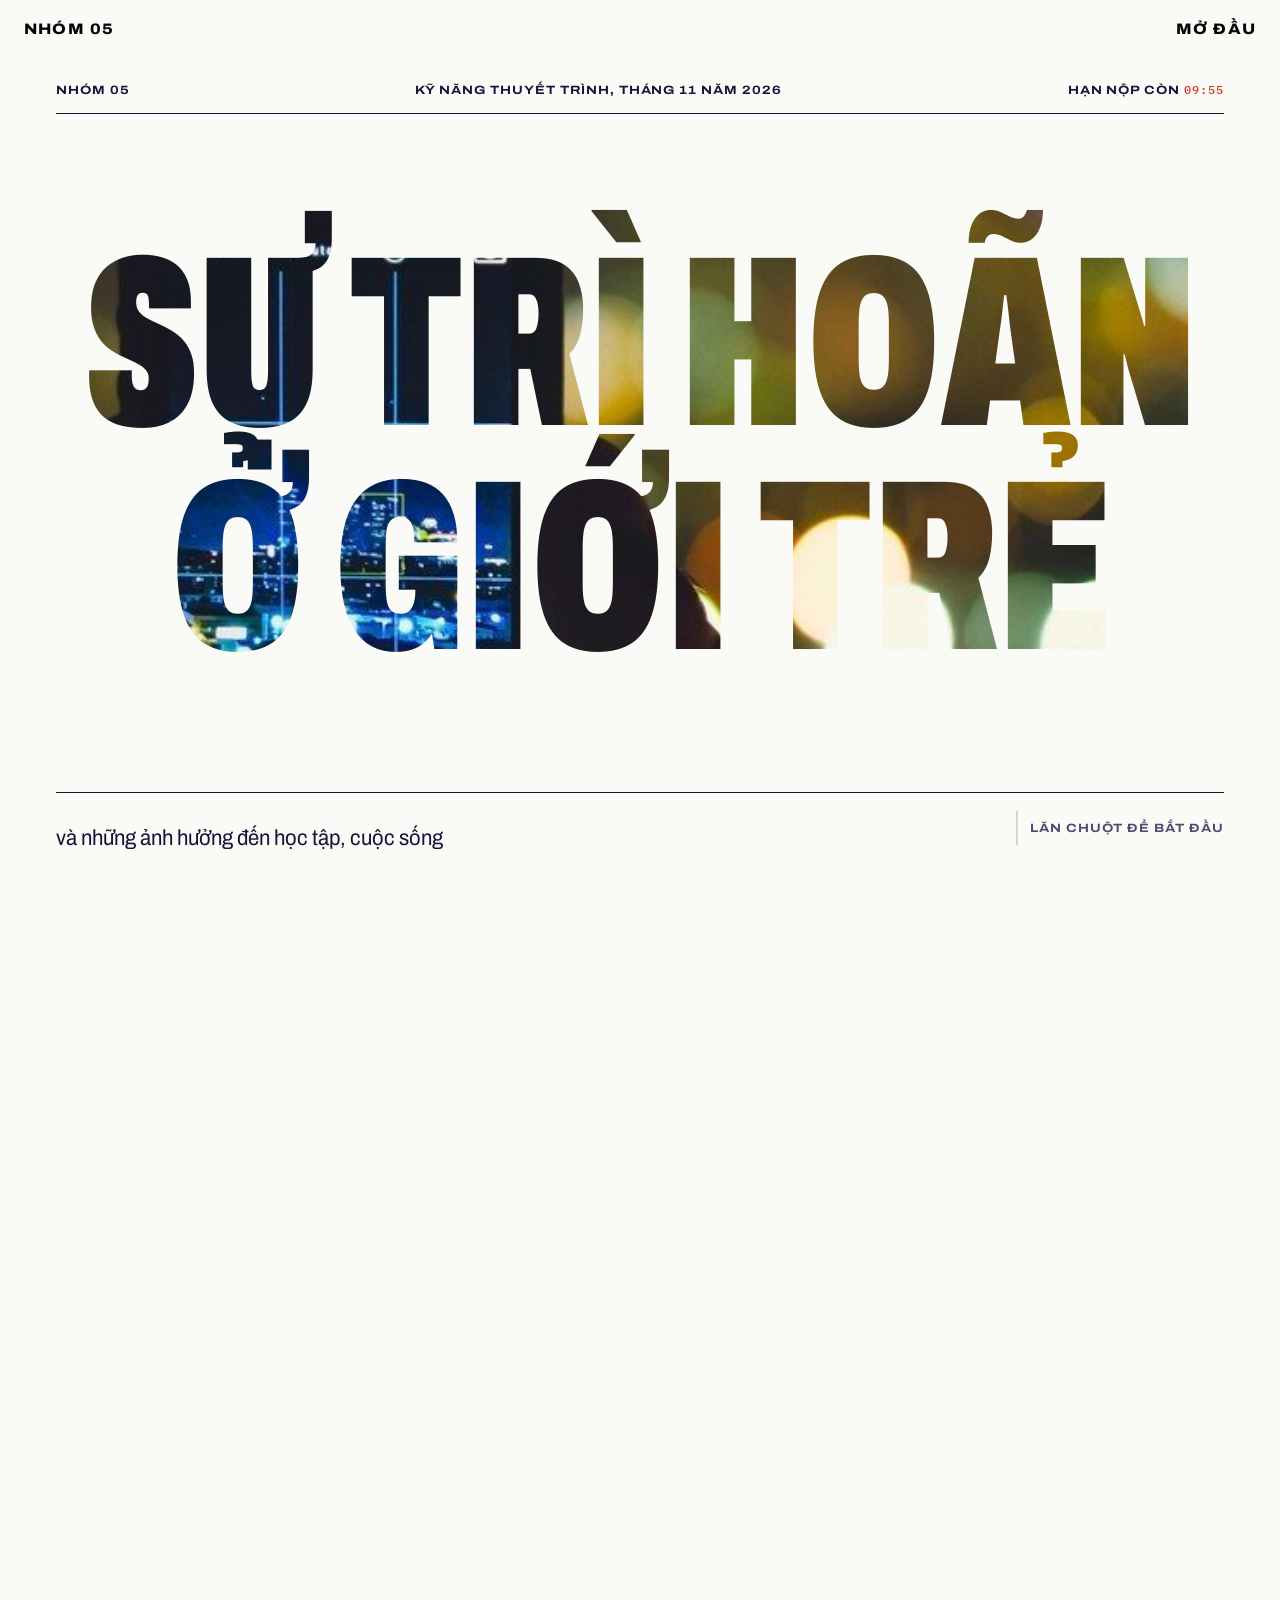
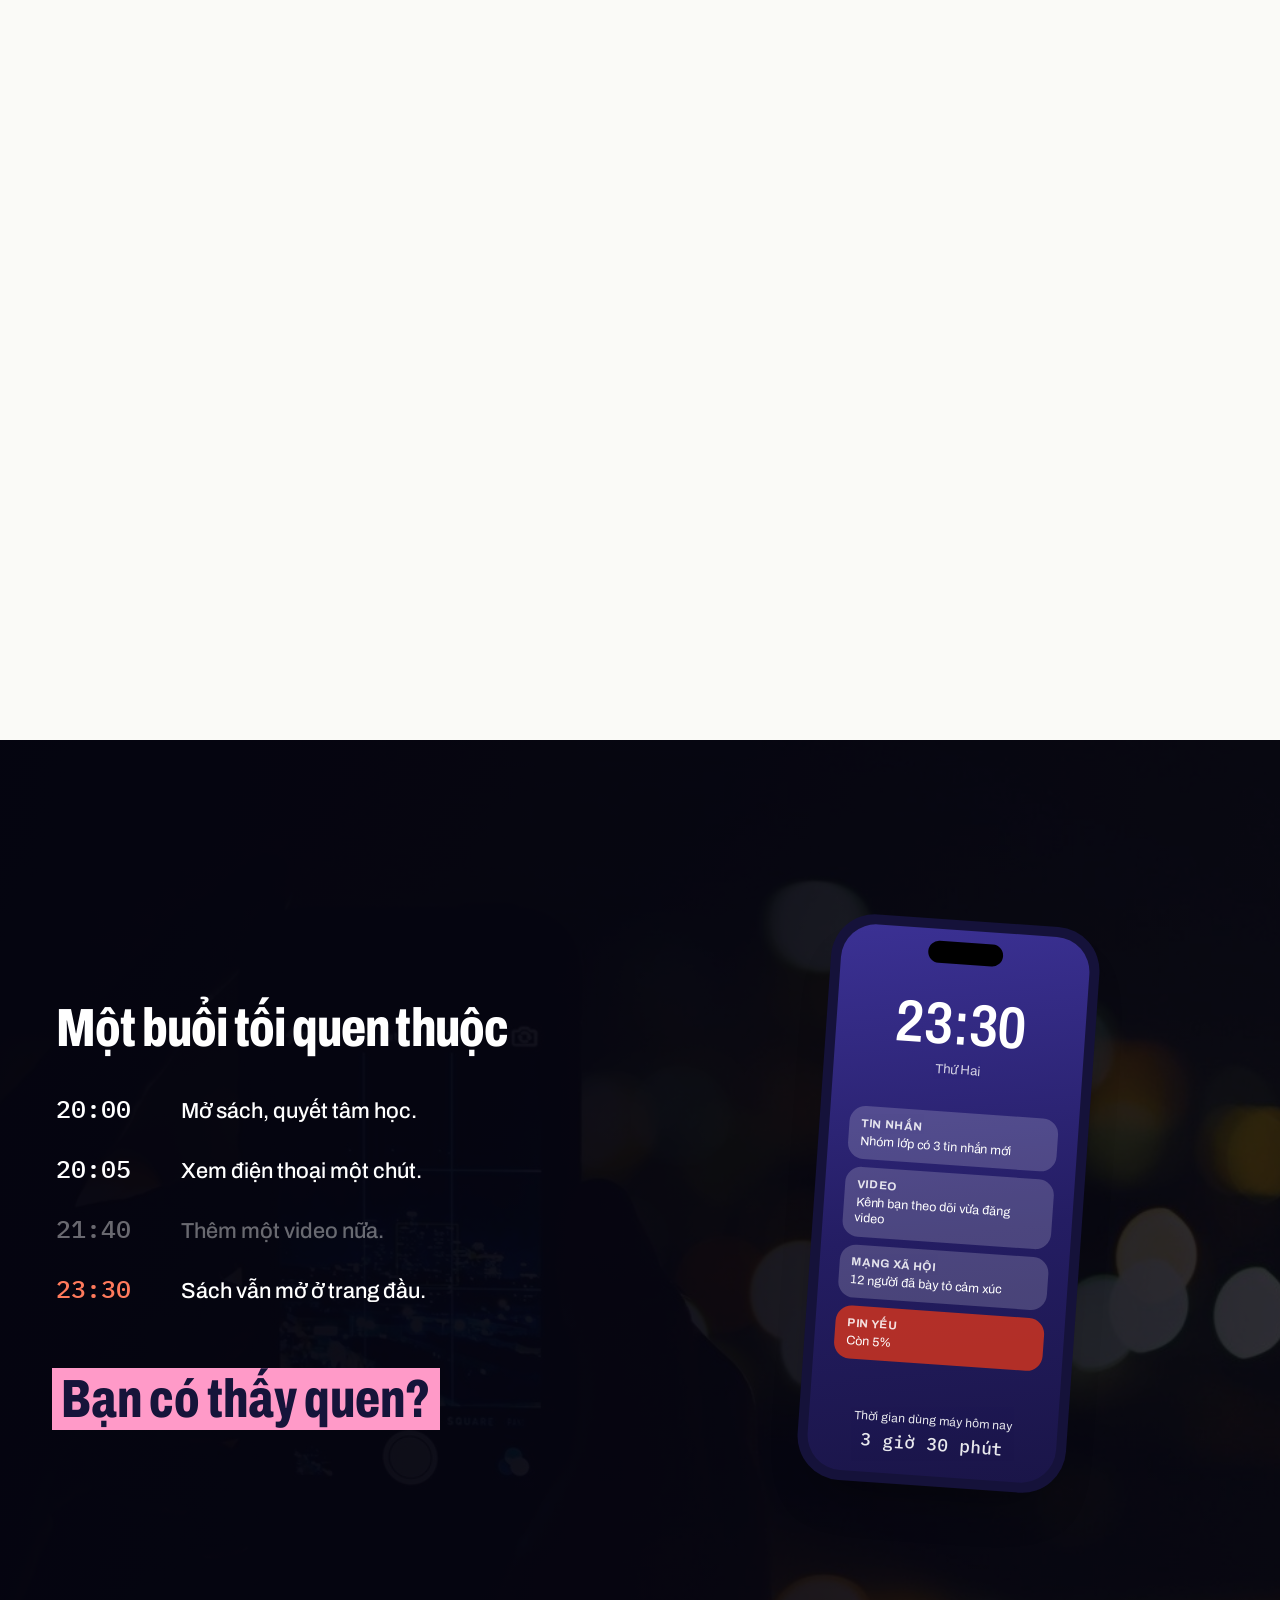
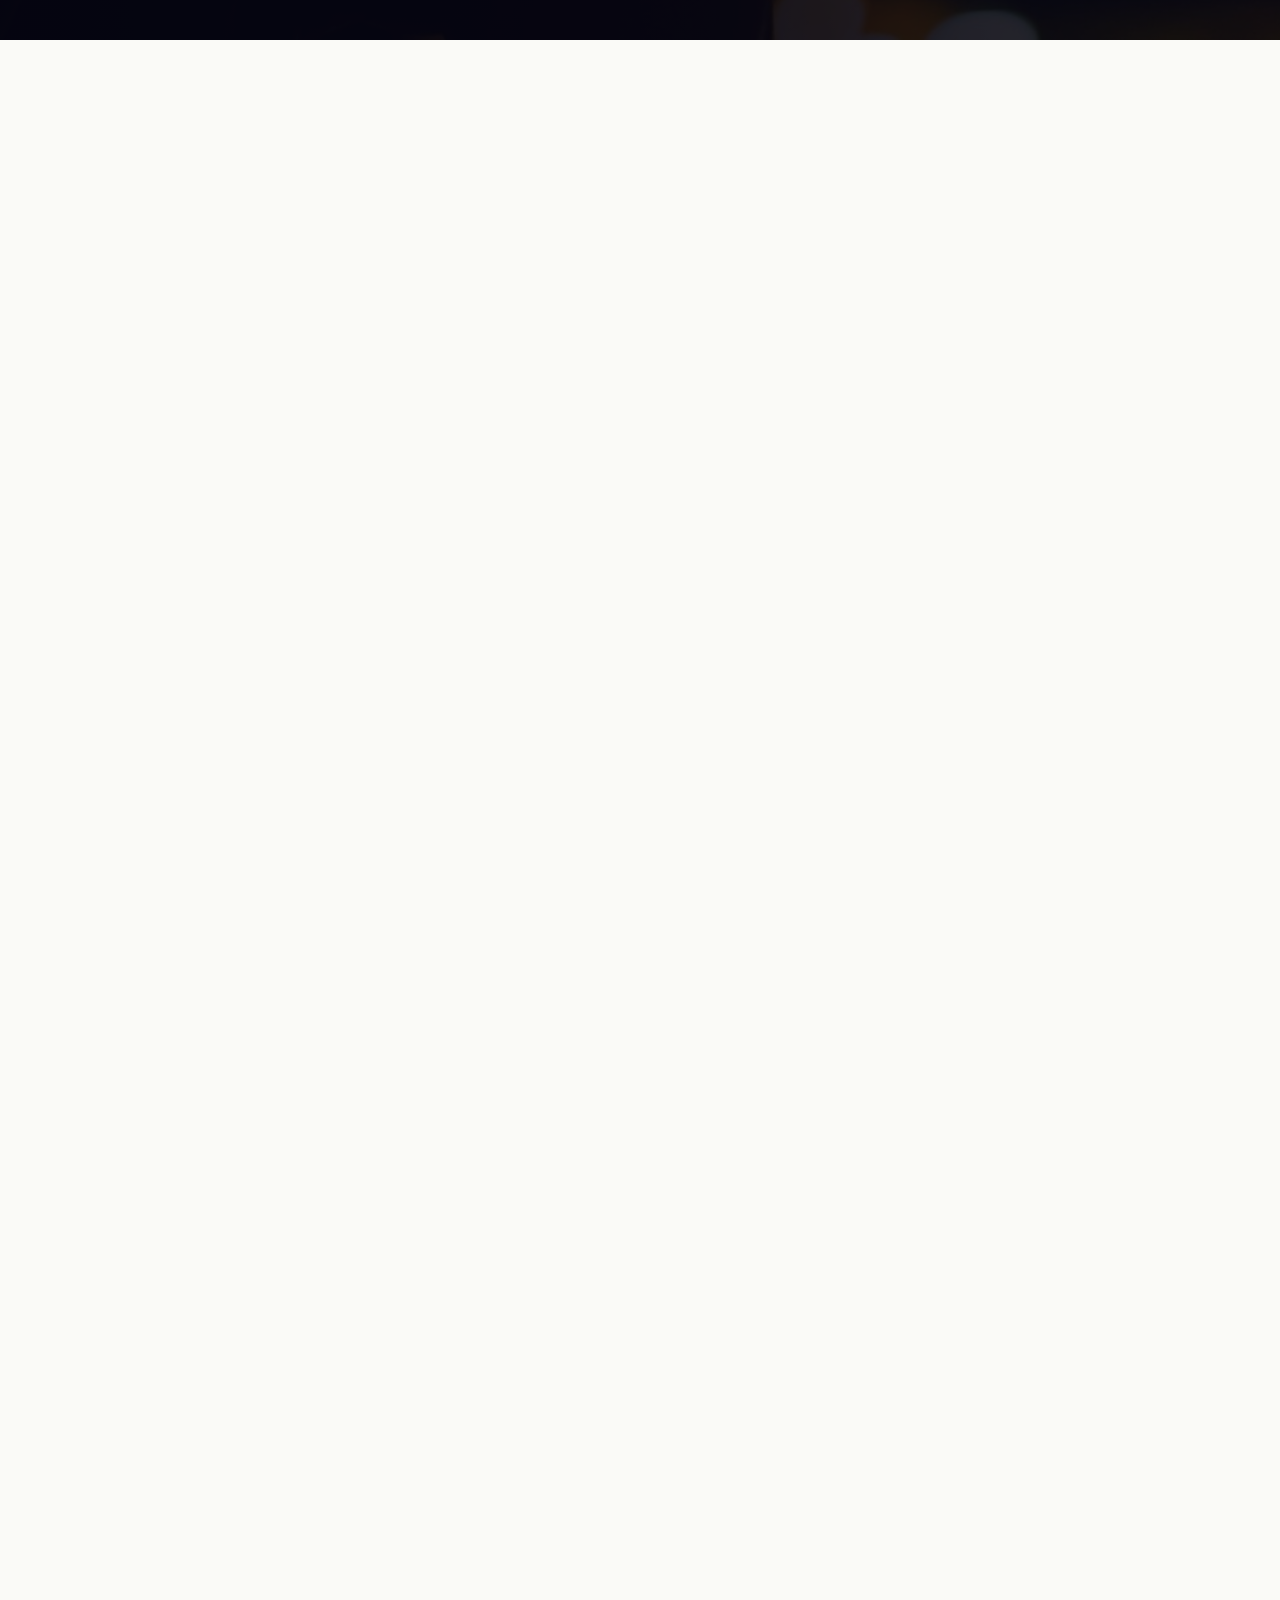
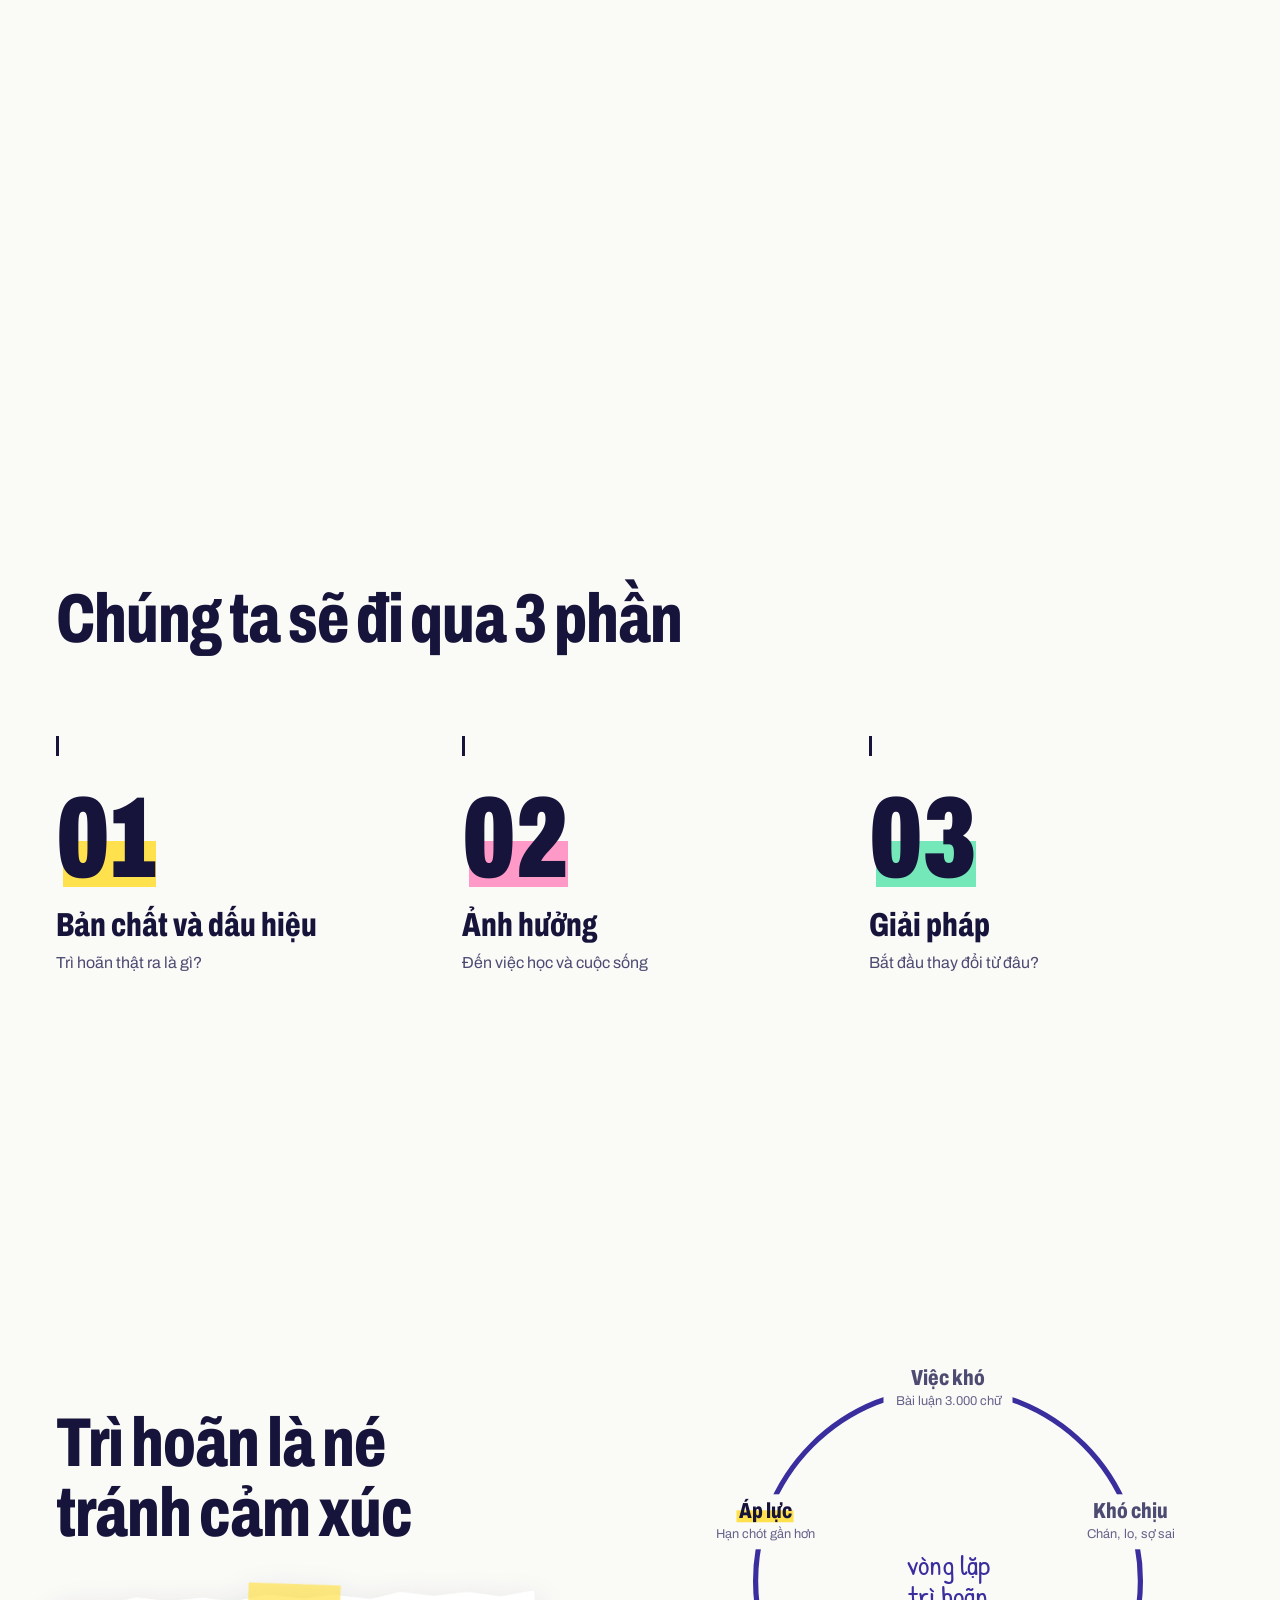
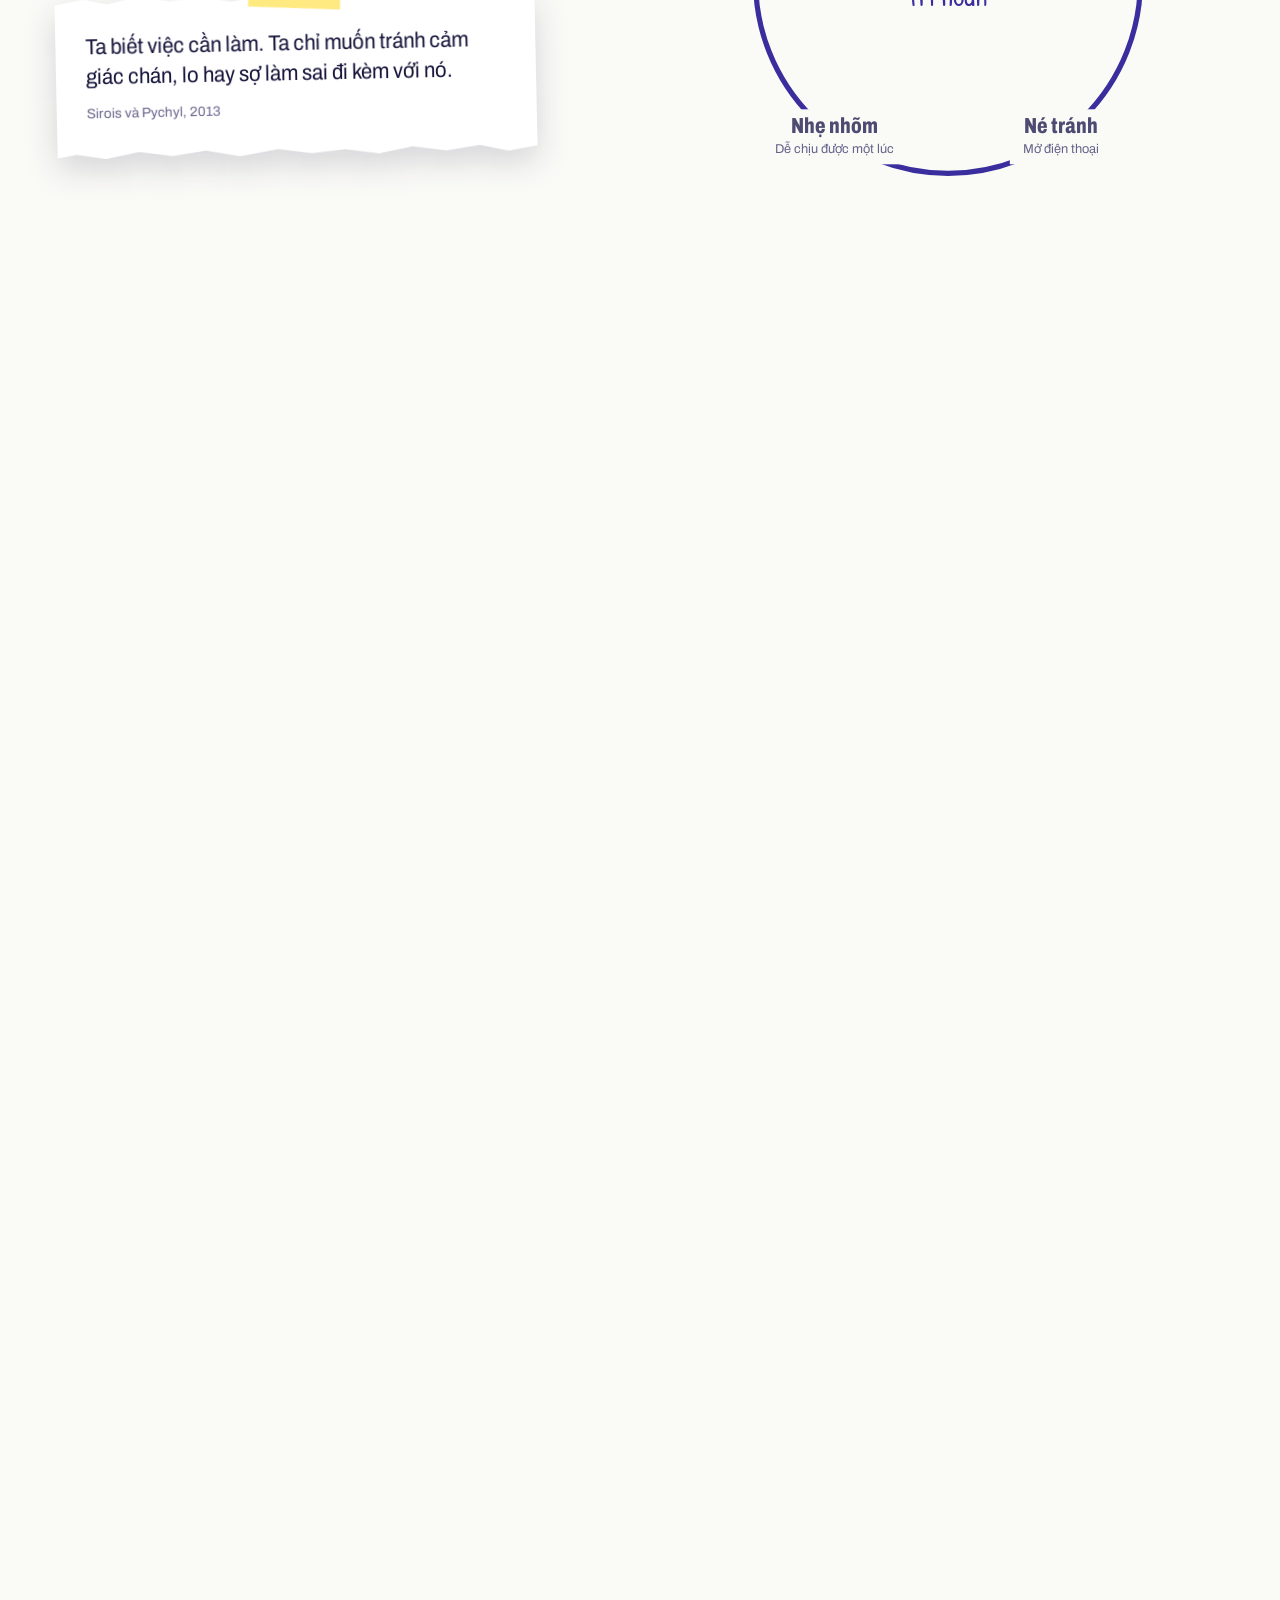
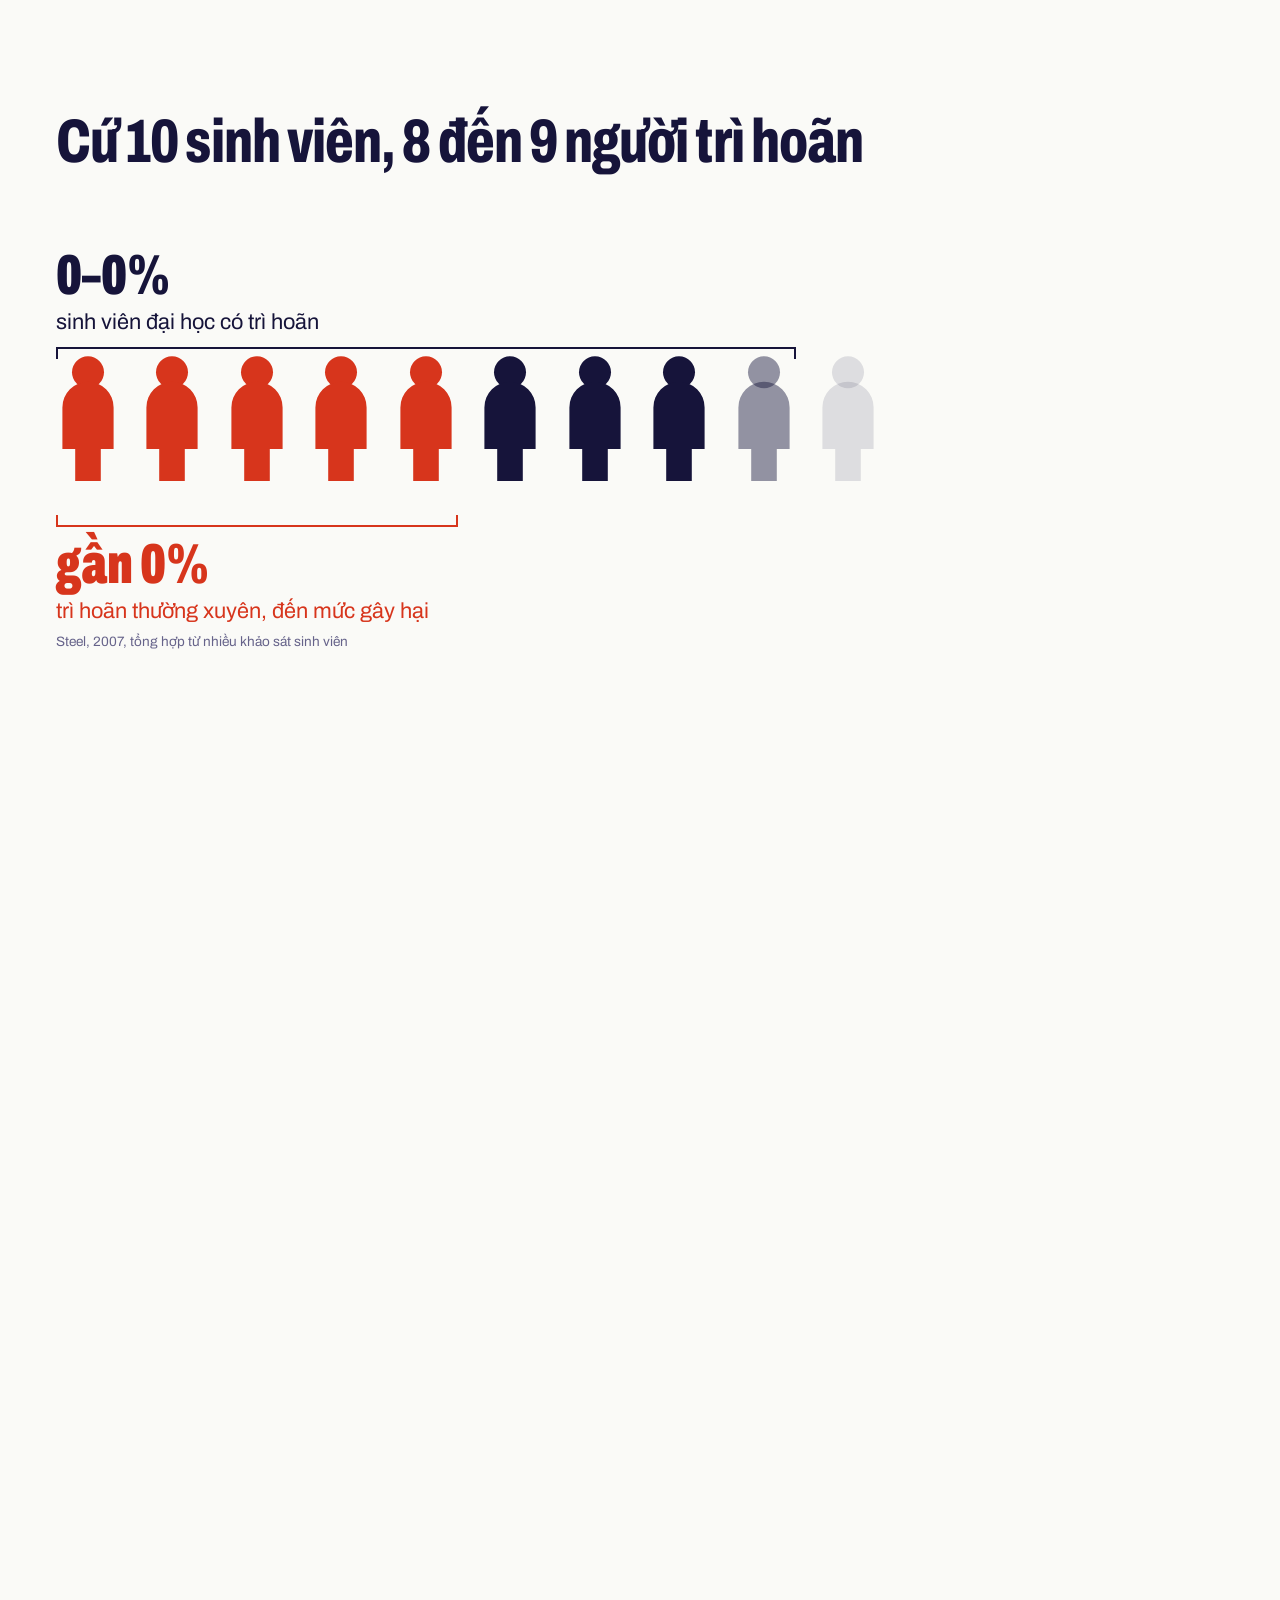
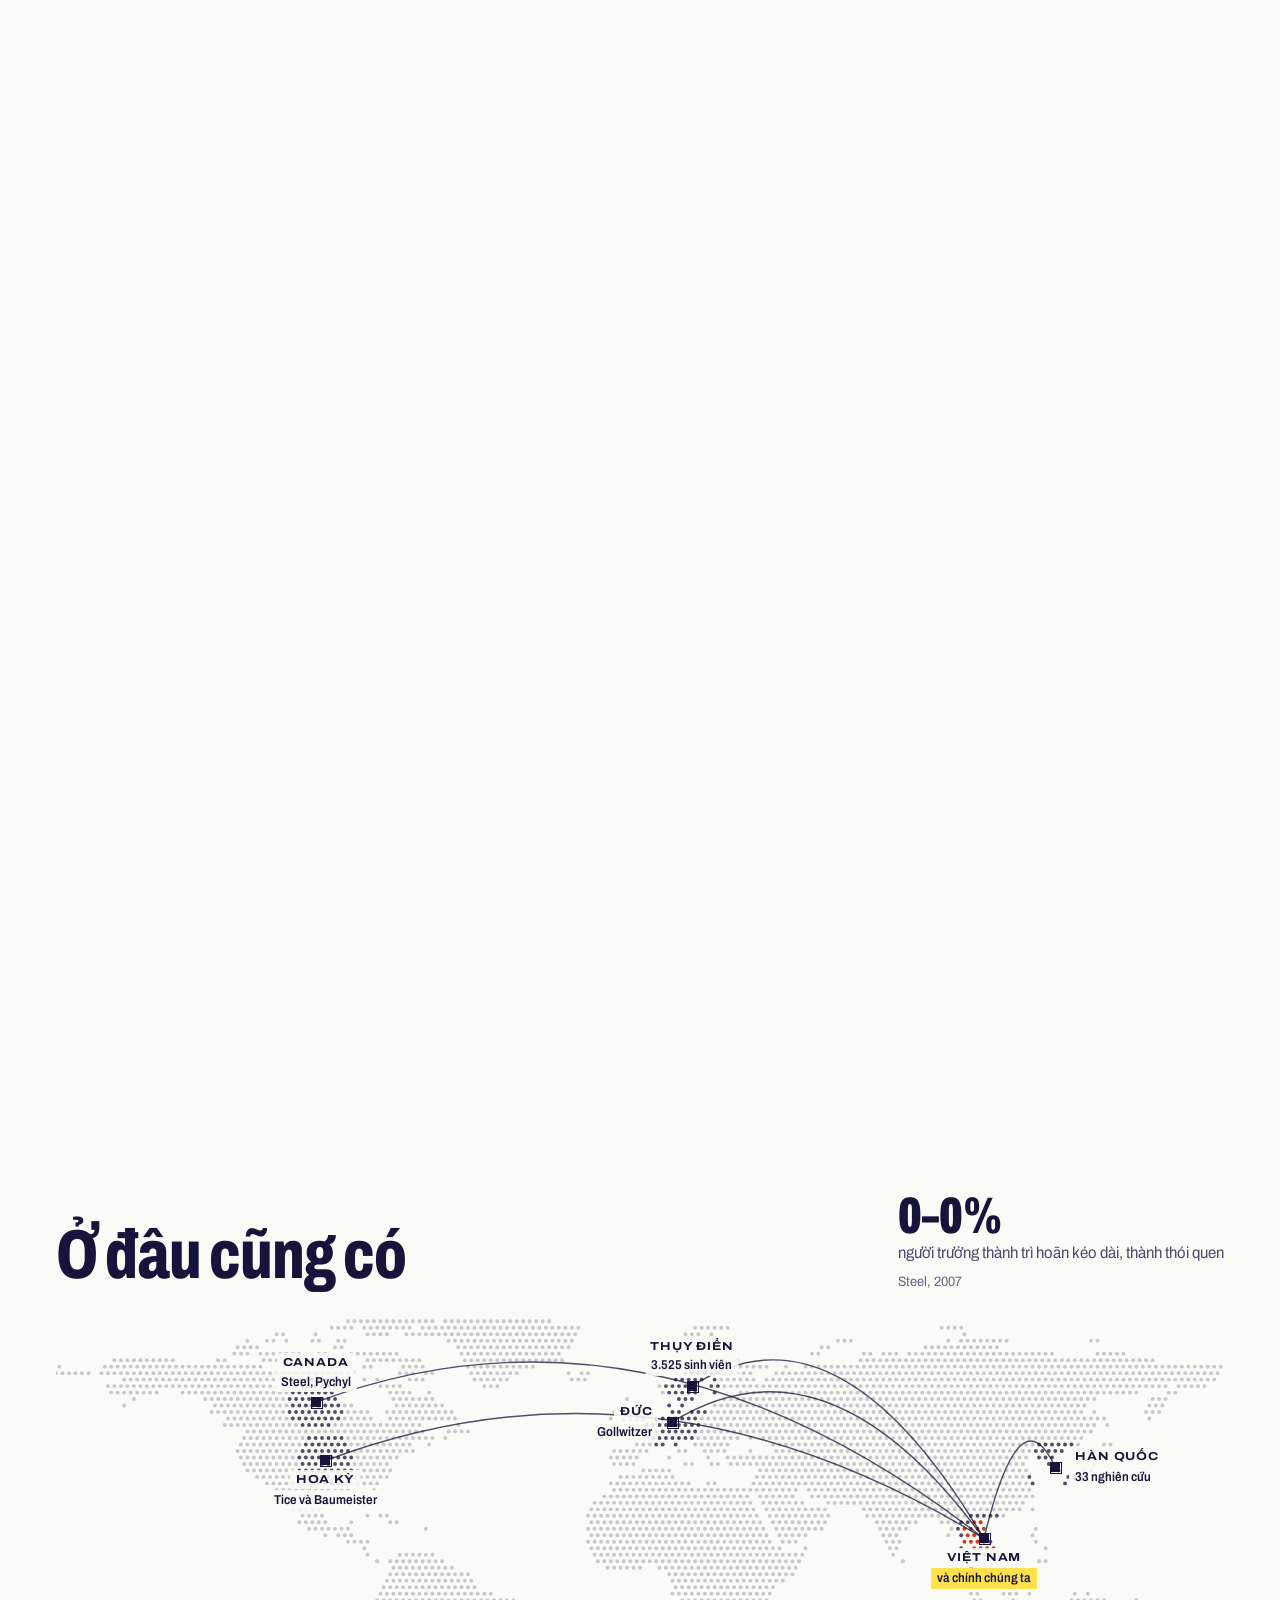
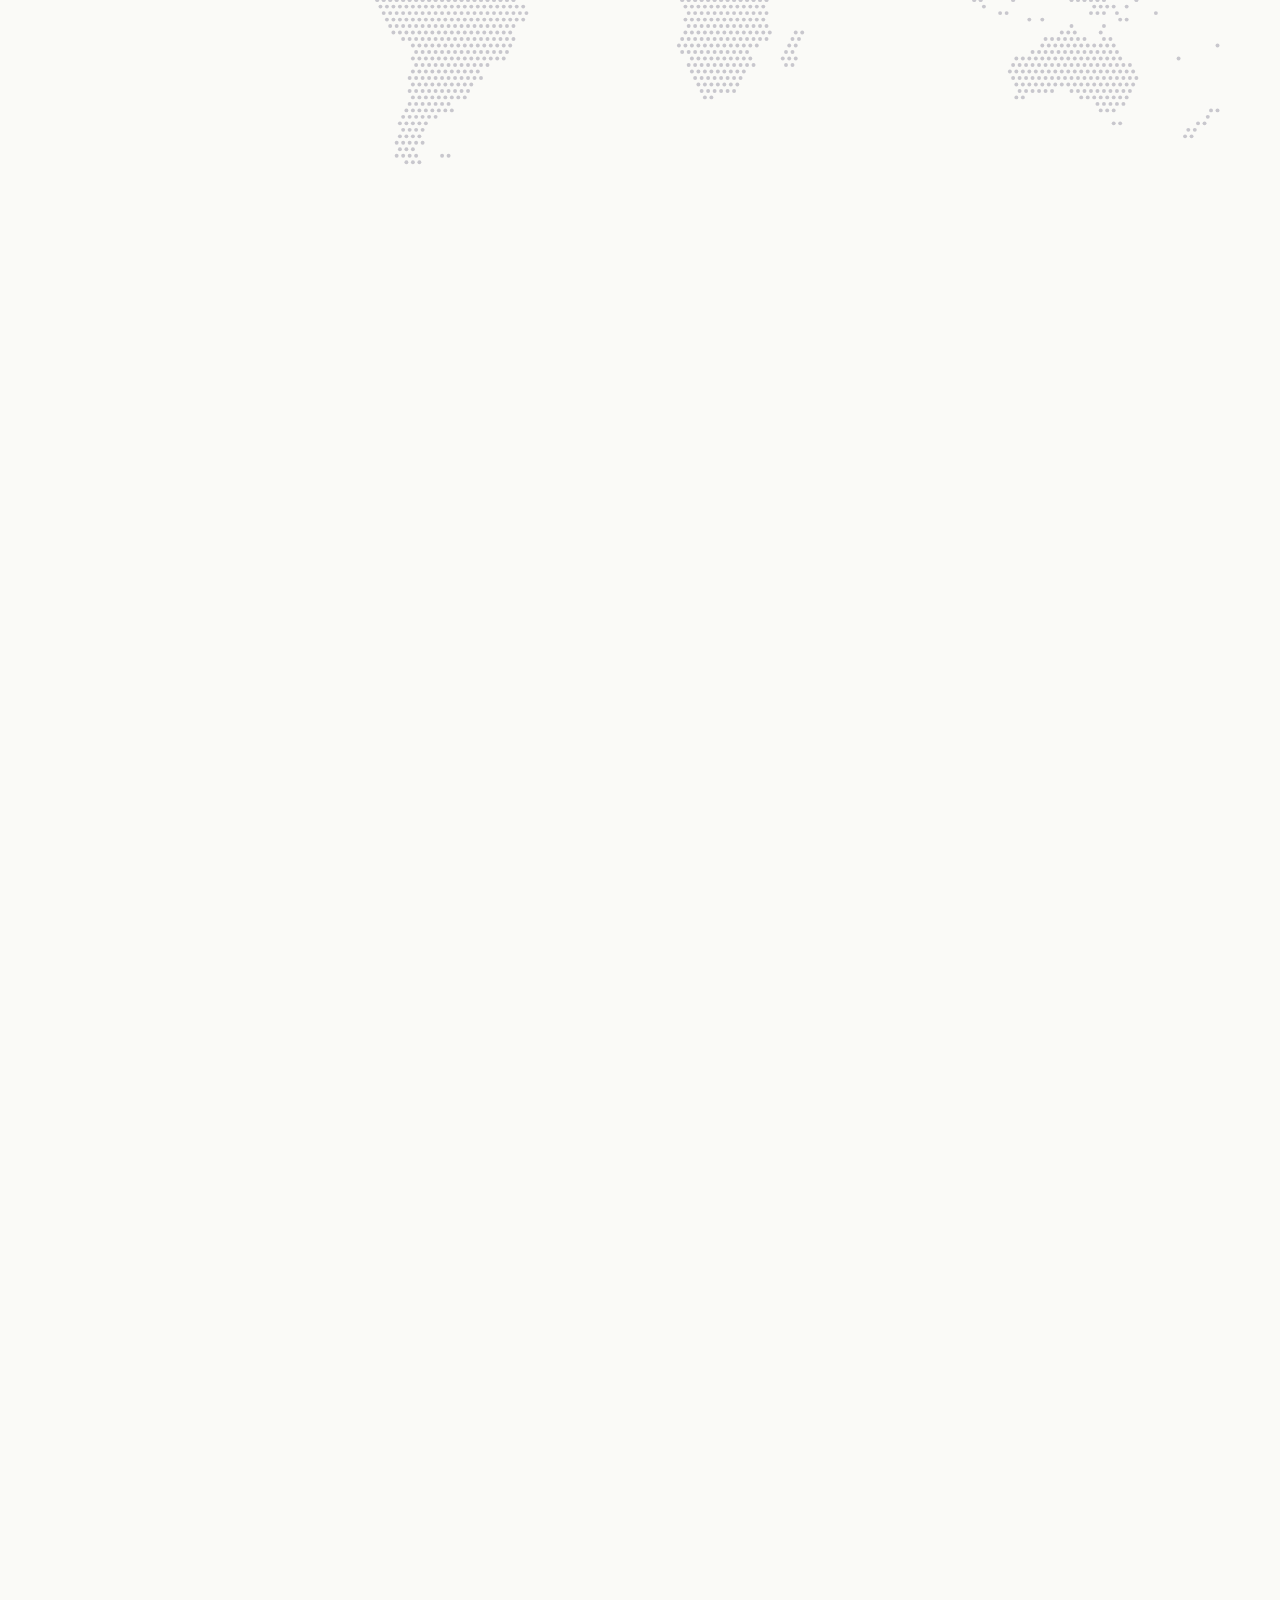
==== commit 817210d0: "Tối ưu cho điện thoại, sửa tên thành viên - Bìa trên màn dọc: chia 3 dòng, cỡ chữ tự vừa bề ngang, g" ====
--- a/index.html
+++ b/index.html
@@ -61,7 +61,7 @@
         </div>
         <div class="bia-chan">
           <p class="bia-phu">và những ảnh hưởng đến học tập, cuộc sống</p>
-          <p class="goi-cuon nhan"><i></i>Lăn chuột để bắt đầu</p>
+          <p class="goi-cuon nhan"><i></i><span class="chi-chuot">Lăn chuột để bắt đầu</span><span class="chi-cham">Vuốt lên để bắt đầu</span></p>
         </div>
       </div>
       <p class="bia-cau-sau">Mỗi tối, chuyện lại bắt đầu như thế này.</p>
@@ -93,7 +93,7 @@
               <div class="tb" data-tb="2"><b>Mạng xã hội</b><span>12 người đã bày tỏ cảm xúc</span></div>
               <div class="tb tb-pin" data-tb="3"><b>Pin yếu</b><span>Còn 5%</span></div>
             </div>
-            <div class="dt-su-dung">Thời gian dùng máy hôm nay<b id="dt-su-dung">0 phút</b></div>
+            <div class="dt-su-dung"><span>Thời gian dùng máy hôm nay</span><b id="dt-su-dung">0 phút</b></div>
           </div>
         </div>
       </div>
@@ -377,7 +377,7 @@
             <li style="--i:2"><span>Đặng Thái Sơn</span><span class="so-lieu">B25DCVT036</span></li>
             <li style="--i:3"><span>Trịnh Đức Phúc</span><span class="so-lieu">B25DCVT275</span></li>
             <li style="--i:4"><span>Bùi Đức Phong</span><span class="so-lieu">B25DCVT265</span></li>
-            <li style="--i:5"><span>Quân Anh Phạm</span><span class="so-lieu">B25DCVT289</span></li>
+            <li style="--i:5"><span>Phạm Anh Quân</span><span class="so-lieu">B25DCVT289</span></li>
             <li style="--i:6"><span>Đào Minh Quân</span><span class="so-lieu">B25DCVT294</span></li>
           </ol>
         </div>
--- a/css/khung.css
+++ b/css/khung.css
@@ -17,6 +17,8 @@
   transform-origin: left; transform: scaleX(var(--tien-do, 0));
 }
 .thanh-phan { transition: opacity .3s; }
+/* Điện thoại: chữ trên thanh dễ đè lên tiêu đề khi cuộn, chỉ giữ vạch tiến độ */
+@media (max-width: 699px) { .thanh-nhom, .thanh-phan { display: none; } }
 
 .khung {
   position: relative;
--- a/css/trang/mo-dau.css
+++ b/css/trang/mo-dau.css
@@ -30,6 +30,8 @@
 .goi-cuon i { position: relative; width: 2px; height: 34px; background: var(--ke); overflow: hidden; }
 .goi-cuon i::after { content: ""; position: absolute; left: 0; top: -40%; width: 100%; height: 40%; background: var(--muc); animation: chay-xuong 1.6s var(--em) infinite; }
 @keyframes chay-xuong { to { top: 100%; } }
+.chi-cham { display: none; }
+@media (hover: none) and (pointer: coarse) { .chi-chuot { display: none; } .chi-cham { display: inline; } }
 .bia-cau-sau {
   position: absolute; z-index: 3; left: 0; right: 0; bottom: 18svh;
   text-align: center; color: #fff;
--- a/css/trang/buoi-toi.css
+++ b/css/trang/buoi-toi.css
@@ -57,4 +57,20 @@
 .tb-pin { background: rgba(215, 53, 28, .8); }
 .dt-su-dung { margin-top: auto; font-size: .75rem; opacity: .9; display: grid; gap: 2px; text-align: center; }
 .dt-su-dung b { font-family: var(--chu-so); font-size: 1.1rem; font-weight: 500; }
-@media (max-width: 899px) { .dien-thoai { rotate: 0deg; width: min(170px, 38svh * 9 / 19); } #buoi-toi .hai-cot { gap: 20px; } }
+@media (max-width: 899px) {
+  #buoi-toi .hai-cot { gap: 16px; align-content: center; }
+  #buoi-toi .dong-thoi-gian { gap: 10px; margin-top: 16px; }
+  #buoi-toi .cau-chot { margin-top: 18px; }
+  .dien-thoai { rotate: 0deg; width: min(150px, 32svh * 9 / 19); padding: 6px; border-radius: 26px; }
+  .man-hinh { border-radius: 21px; }
+  .man-hinh::before { top: 7px; height: 14px; }
+  .dt-gio { font-size: 2.1rem; }
+  .dt-ngay { font-size: .7rem; }
+  .dt-ngay { display: none; }
+  .dt-thong-bao { margin-top: 8%; gap: 5px; }
+  .tb { font-size: .62rem; padding: 6px 8px; border-radius: 10px; }
+  .tb:nth-child(3) { display: none; }
+  .tb b { font-size: .58rem; }
+  .dt-su-dung span { display: none; }
+  .dt-su-dung b { font-size: .7rem; white-space: nowrap; }
+}
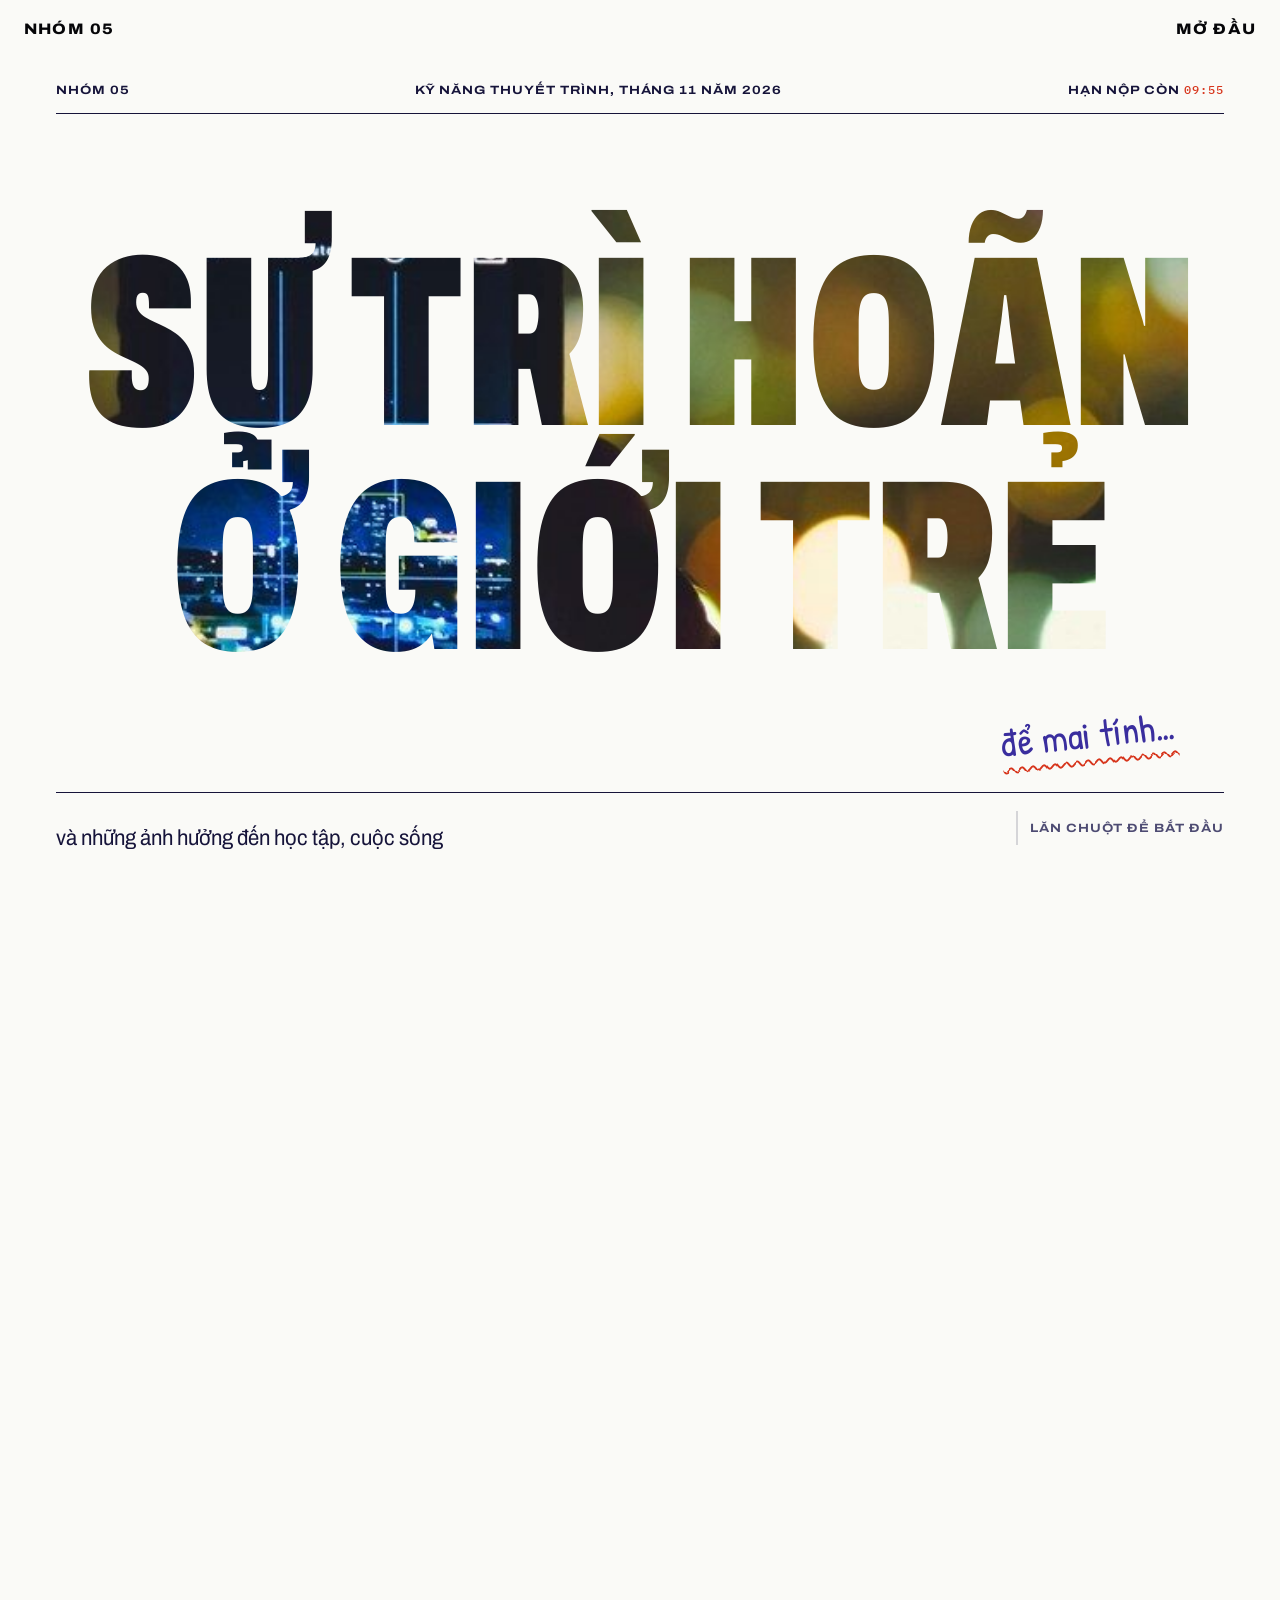
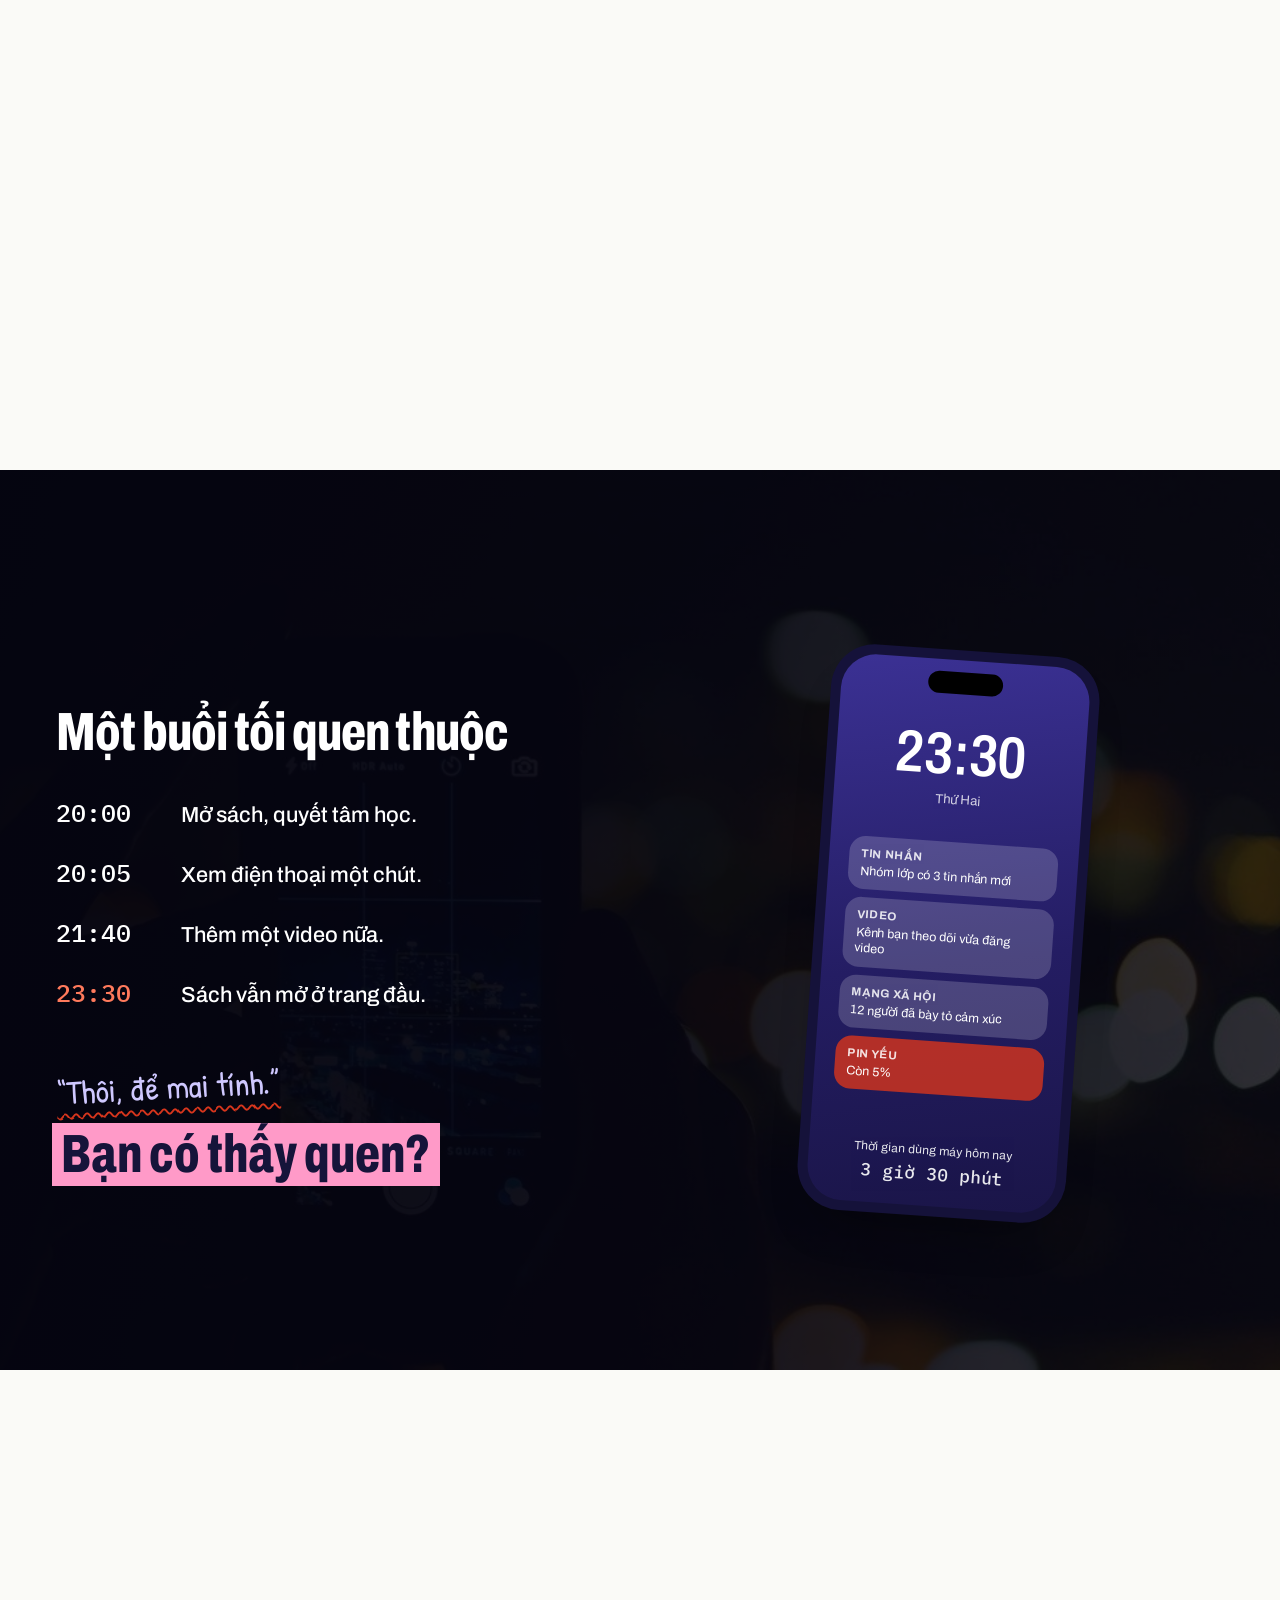
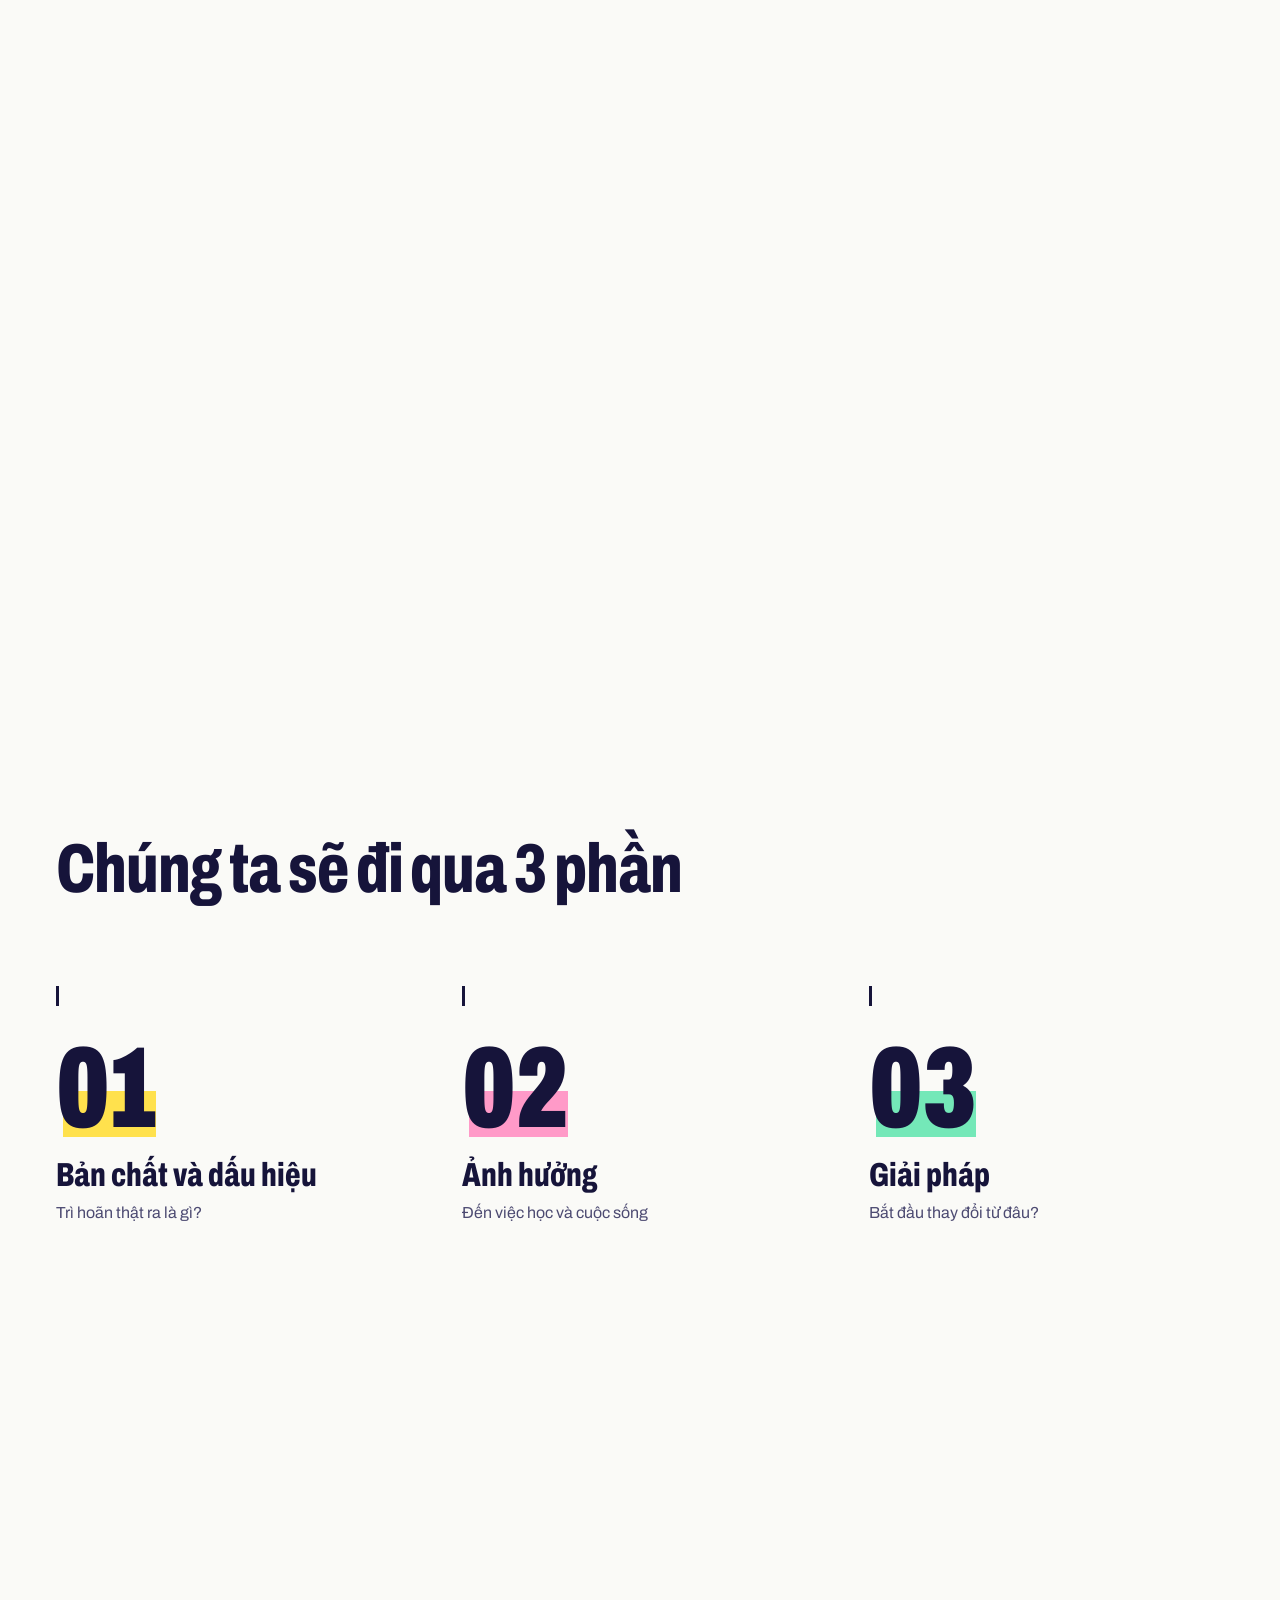
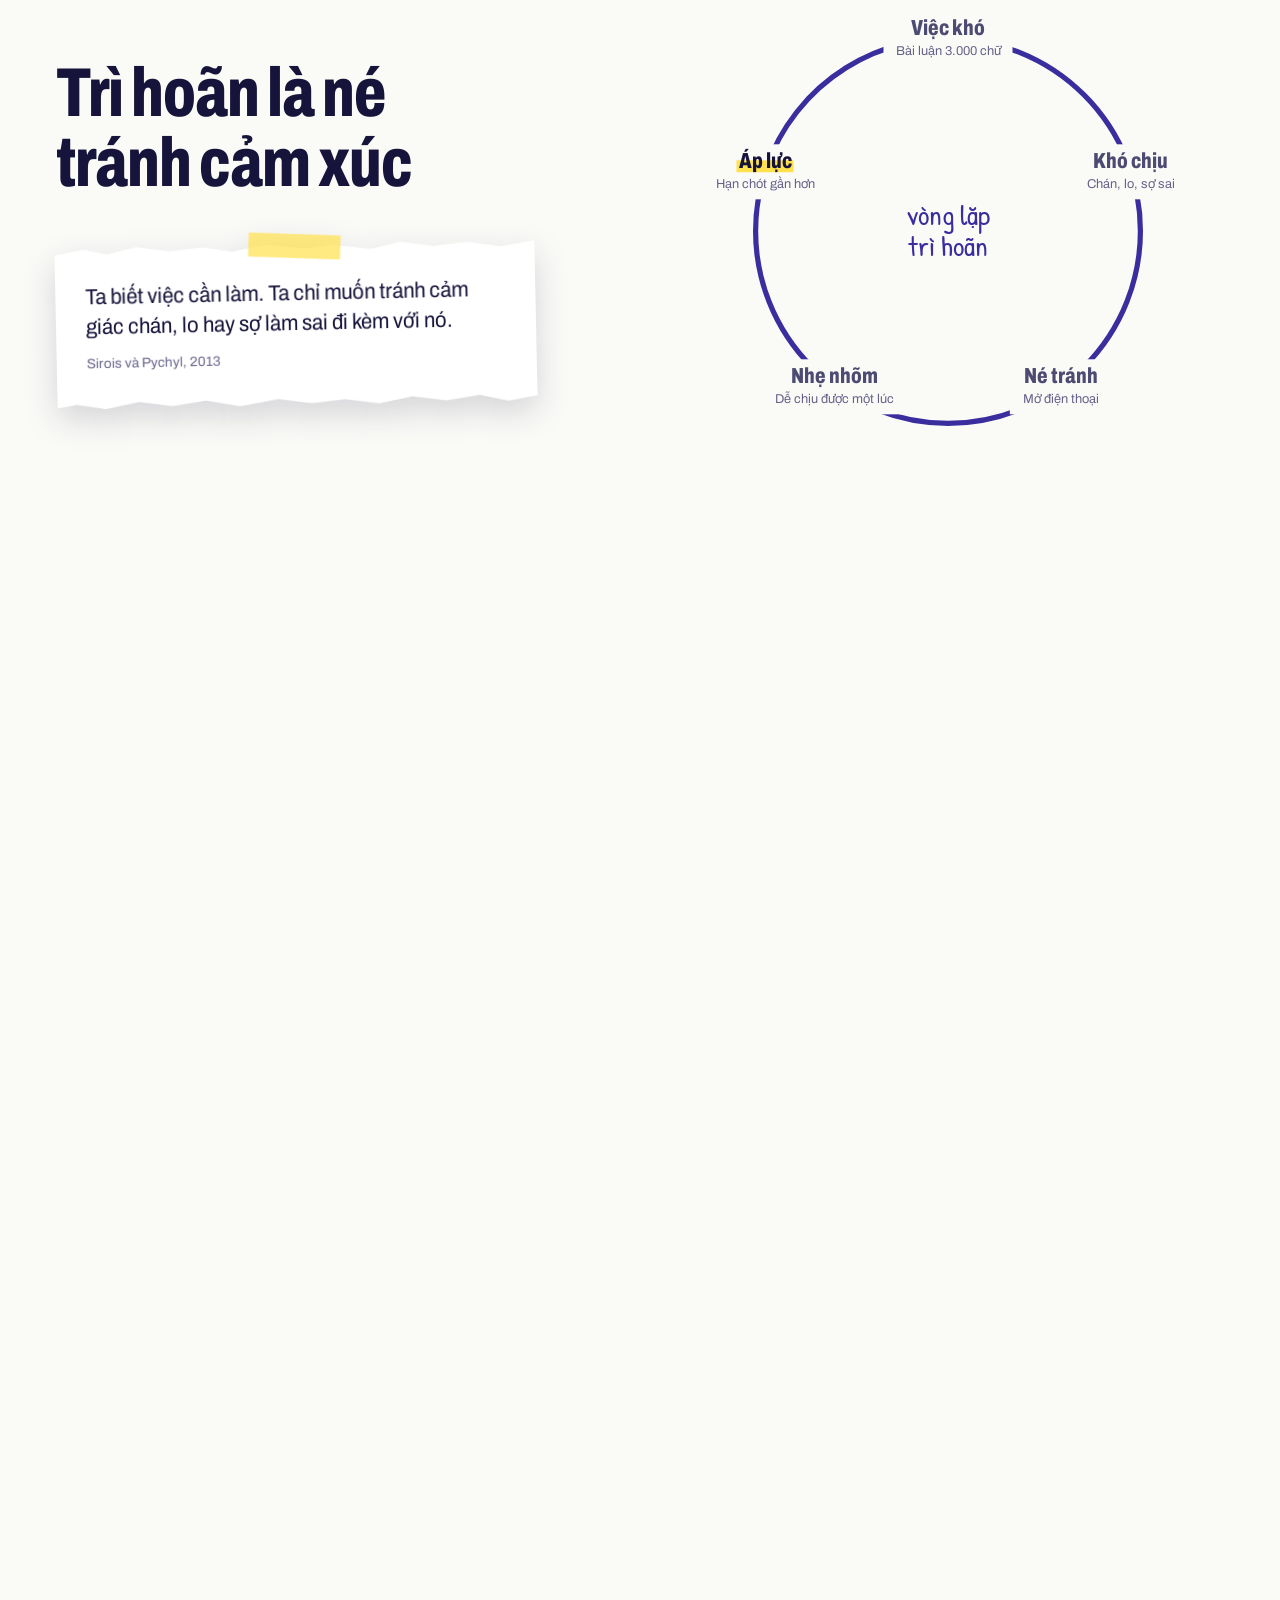
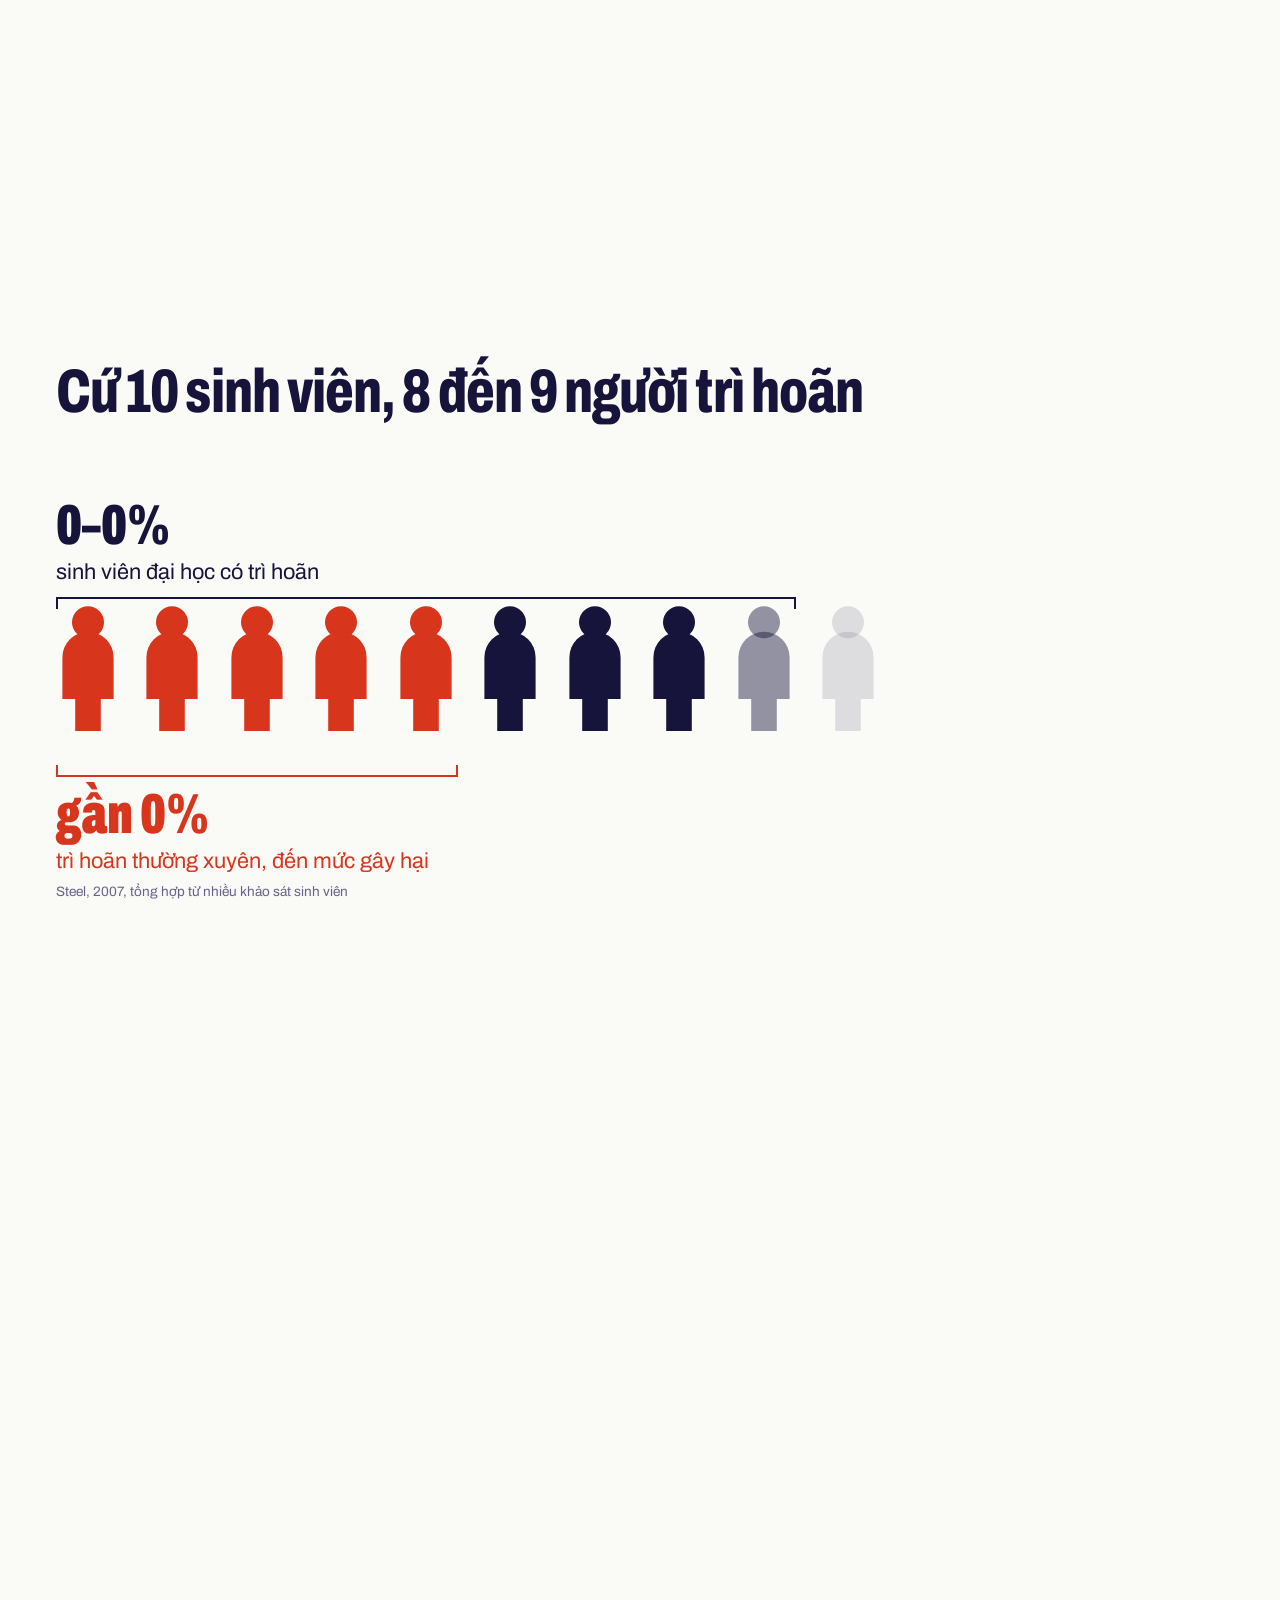
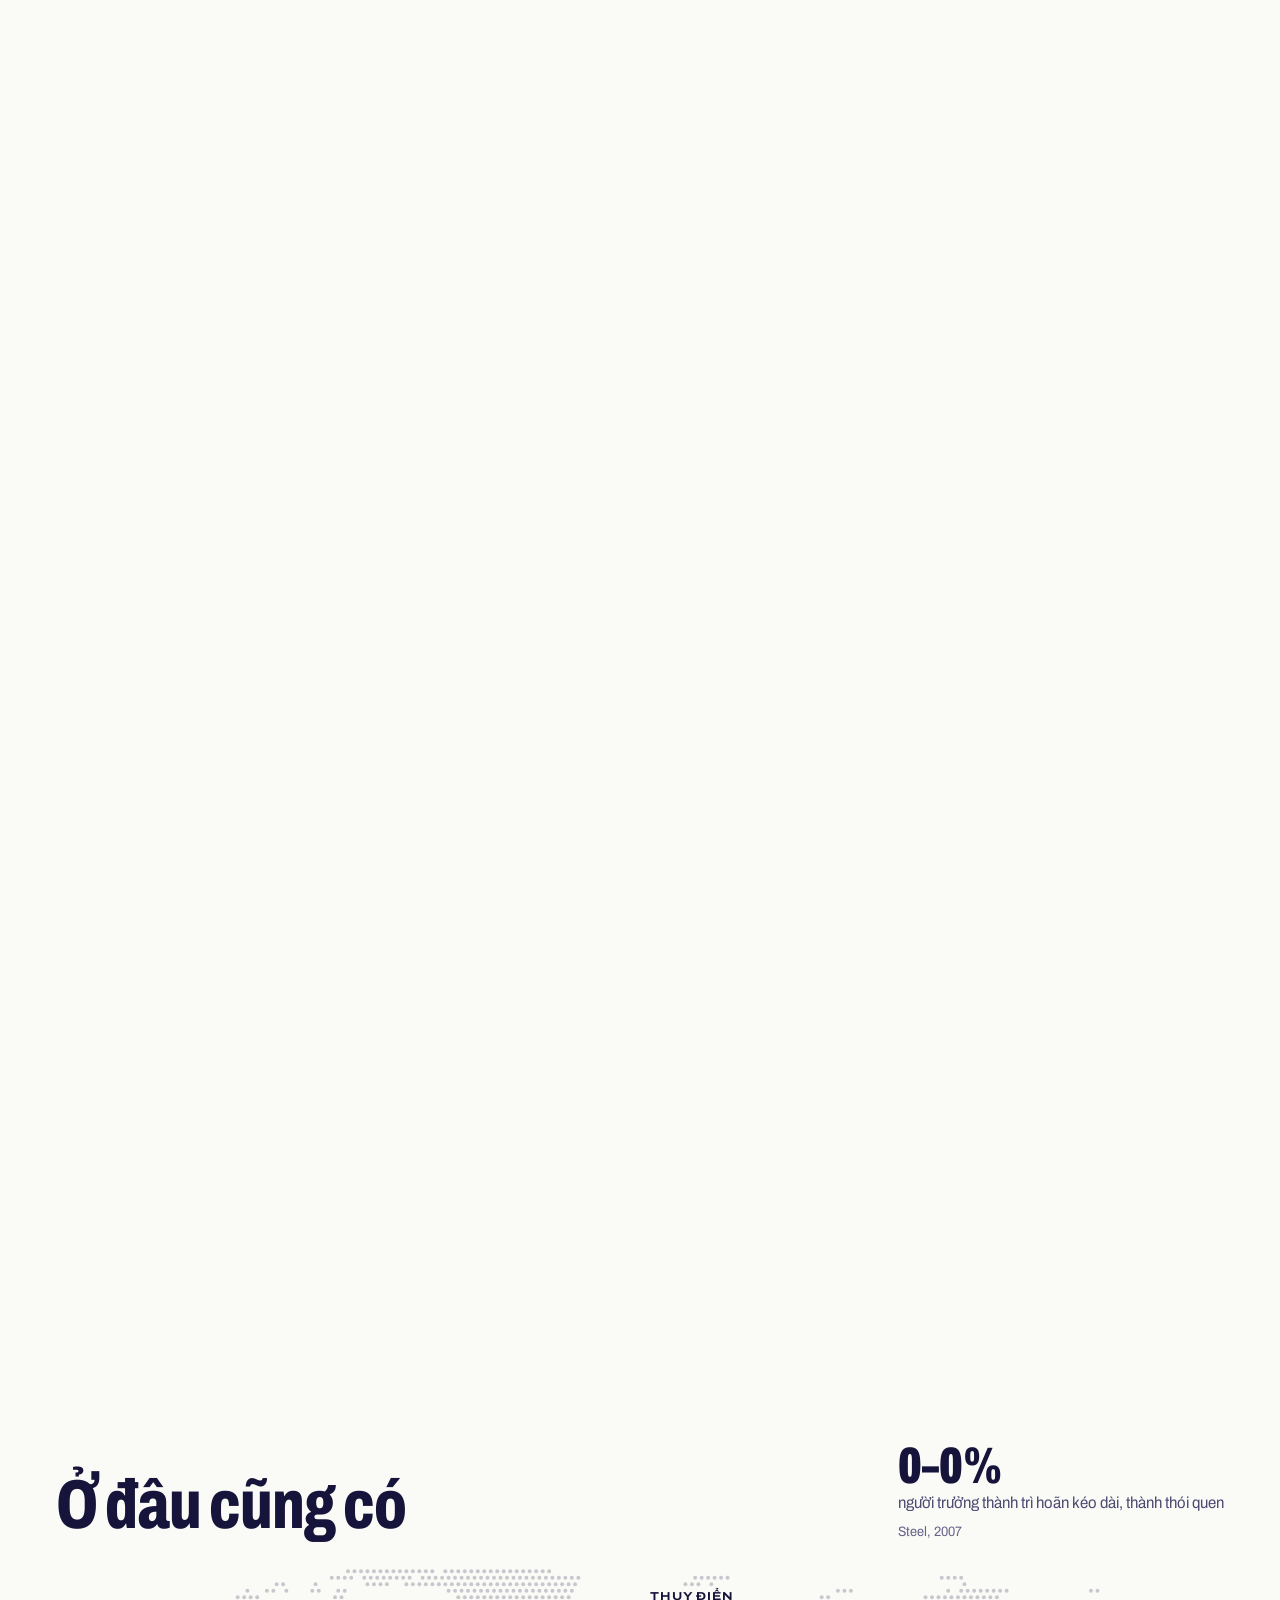
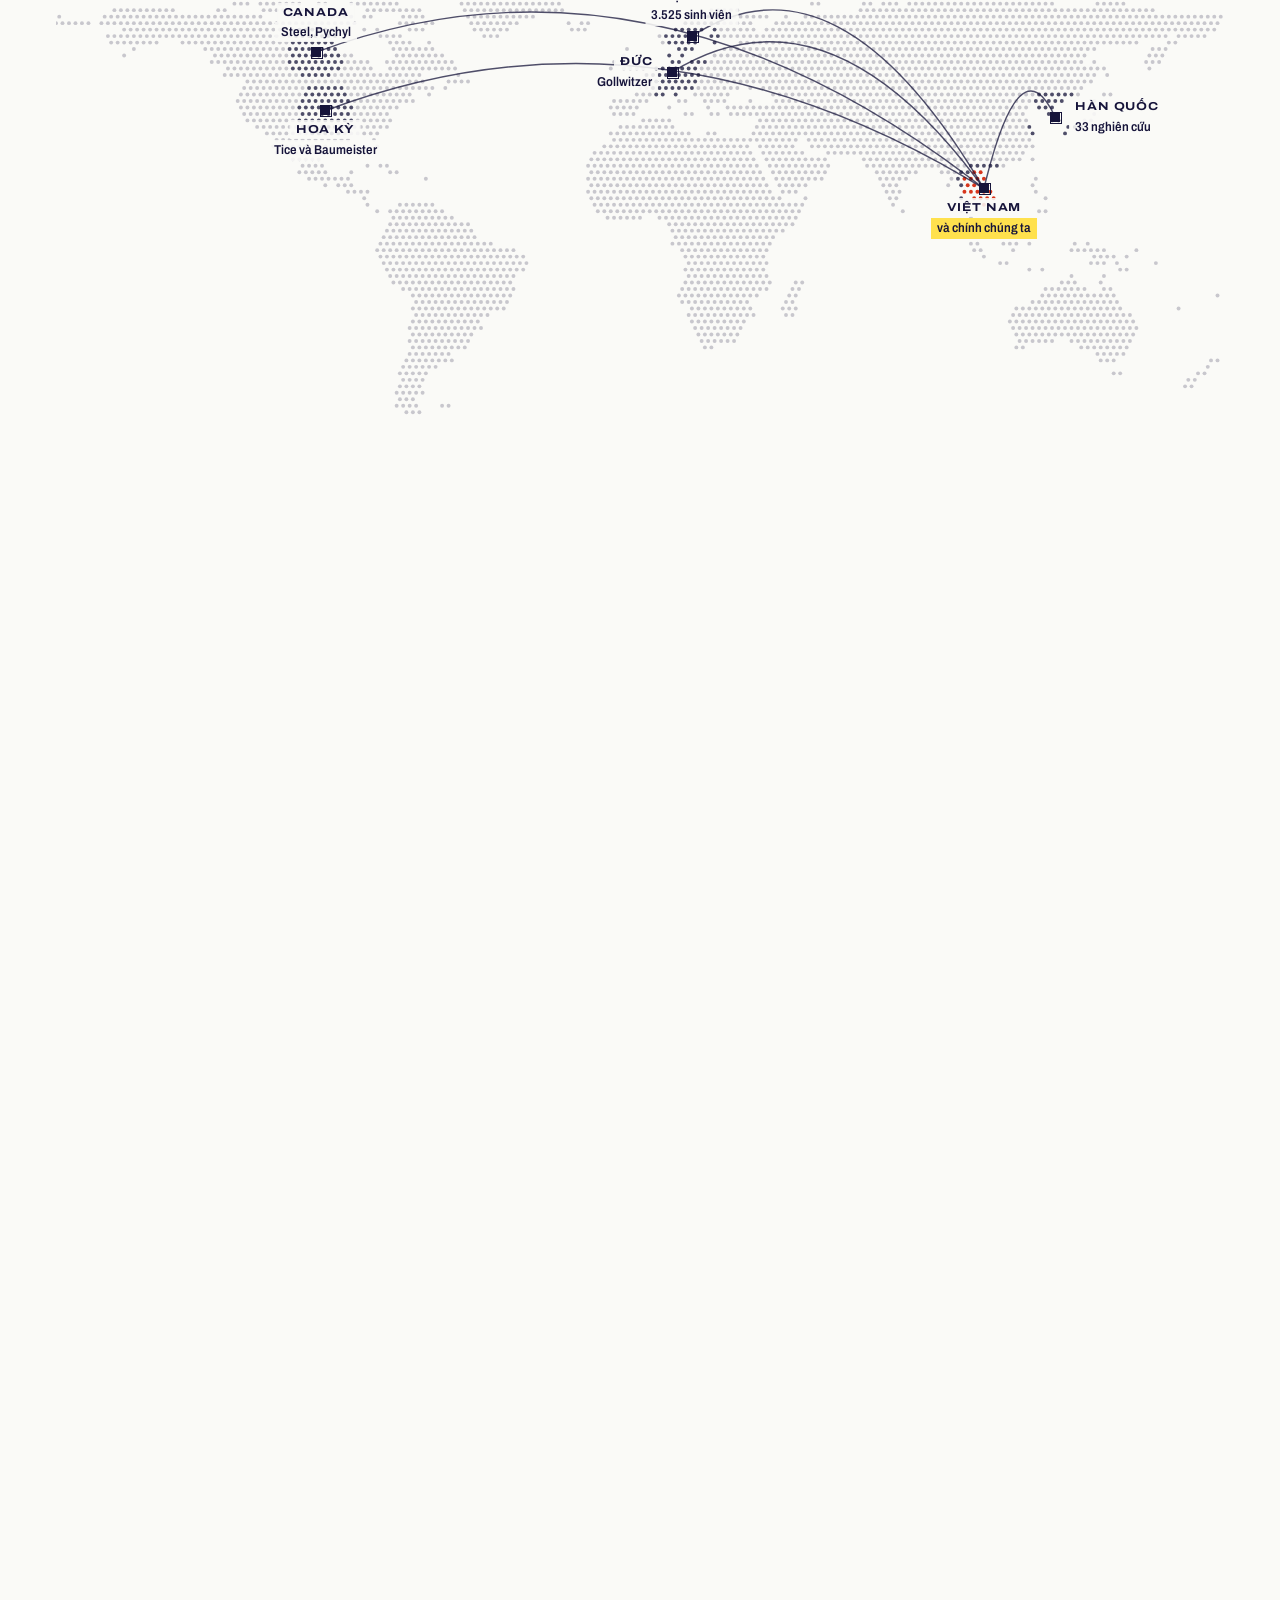
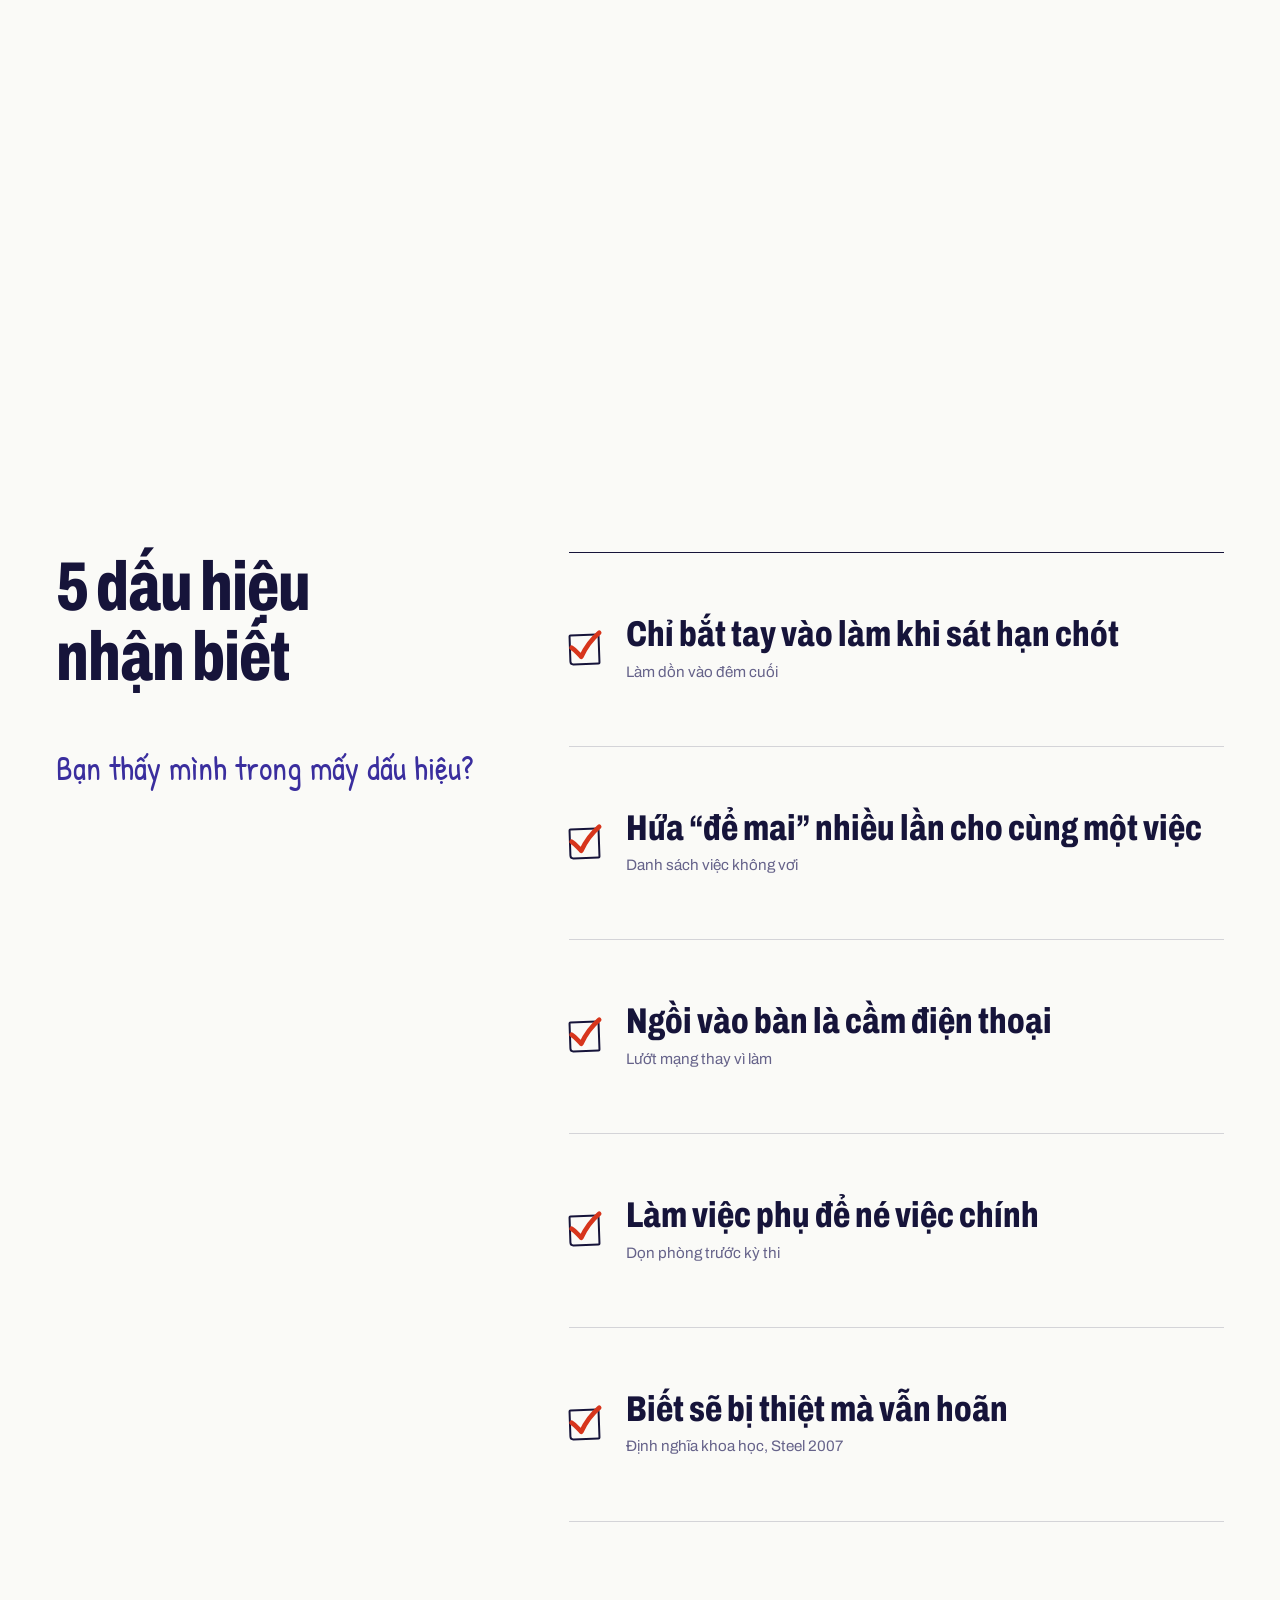
==== commit 02213235: "Cuộn mượt hơn và đưa "để mai tính" thành chữ ký của bài - Hiệu ứng trôi êm theo cuộn thay vì nhảy th" ====
--- a/index.html
+++ b/index.html
@@ -48,7 +48,7 @@
 <main>
 
   <!-- ============ BÌA (ghim: ảnh nằm trong lòng chữ, lăn chuột thì lao xuyên qua chữ) ============ -->
-  <section class="phan ghim bia" id="mo-dau" data-ten="Mở đầu" data-hieu-ung="bia" style="--dai:2.6">
+  <section class="phan ghim bia" id="mo-dau" data-ten="Mở đầu" data-hieu-ung="bia" style="--dai:2.3">
     <div class="dinh bia-dinh">
       <div class="bia-anh" aria-hidden="true"></div>
       <canvas class="bia-mat-na" aria-hidden="true"></canvas>
@@ -59,6 +59,7 @@
           <span>Kỹ năng thuyết trình, tháng 11 năm 2026</span>
           <span>Hạn nộp còn <b class="so-lieu do" id="dem-nguoc">09:59</b></span>
         </div>
+        <p class="chu-ky chu-ky-bia" aria-hidden="true">để mai tính…</p>
         <div class="bia-chan">
           <p class="bia-phu">và những ảnh hưởng đến học tập, cuộc sống</p>
           <p class="goi-cuon nhan"><i></i><span class="chi-chuot">Lăn chuột để bắt đầu</span><span class="chi-cham">Vuốt lên để bắt đầu</span></p>
@@ -69,7 +70,7 @@
   </section>
 
   <!-- ============ MỘT BUỔI TỐI (ghim, 5 nấc cuộn) ============ -->
-  <section class="phan ghim toi" id="buoi-toi" data-ten="Một buổi tối" data-hieu-ung="buoi-toi" style="--dai:5">
+  <section class="phan ghim toi" id="buoi-toi" data-ten="Một buổi tối" data-hieu-ung="buoi-toi" style="--dai:3.8">
     <div class="dinh">
       <div class="toi-anh" aria-hidden="true"></div>
       <div class="khung hai-cot">
@@ -81,6 +82,7 @@
             <li><time class="so-lieu">21:40</time><span>Thêm một video nữa.</span></li>
             <li><time class="so-lieu">23:30</time><span>Sách vẫn mở ở trang đầu.</span></li>
           </ol>
+          <p class="chu-ky chu-ky-toi" data-cho>“Thôi, để mai tính.”</p>
           <p class="cau-chot" data-cho><span class="da da-hong">Bạn có thấy quen?</span></p>
         </div>
         <div class="dien-thoai" aria-hidden="true">
@@ -226,6 +228,7 @@
             <g class="giao" id="diem-giao"><rect x="-6" y="-6" width="12" height="12" /><text y="30" text-anchor="middle">đảo chiều</text></g>
             <text class="nhan-duong nhan-tre" x="380" y="44" text-anchor="end">Người hay trì hoãn</text>
             <text class="nhan-duong nhan-on" x="34" y="164">Người không trì hoãn</text>
+            <text class="chu-ky-svg" x="42" y="232">để mai tính</text>
           </svg>
           <p class="ghi-cuoi viet-tay" data-cho>căng thẳng hơn, ốm nhiều hơn, điểm thấp hơn</p>
           <figcaption class="nguon">Minh hoạ xu hướng theo Tice và Baumeister, 1997</figcaption>
@@ -368,7 +371,10 @@
   <section class="phan thuong cam-on" id="cam-on" data-ten="Cảm ơn" data-hieu-ung="cam-on">
     <div class="khung">
       <div class="cam-on-dau">
-        <h2 class="tieu-de rat-lon">Cảm ơn cô và các bạn <span class="da da-vang">đã lắng nghe</span></h2>
+        <div>
+          <h2 class="tieu-de rat-lon">Cảm ơn cô và các bạn <span class="da da-vang">đã lắng nghe</span></h2>
+          <p class="chu-ky tot chu-ky-cuoi">Hôm nay làm, không để mai. <span>Nhóm 05</span></p>
+        </div>
         <div class="nhom">
           <p class="nhan">Nhóm 05</p>
           <ol class="thanh-vien">
--- a/css/goc.css
+++ b/css/goc.css
@@ -67,6 +67,20 @@
 .so-lieu { font-family: var(--chu-so); font-weight: 500; font-variant-numeric: tabular-nums; }
 .do { color: var(--do); }
 
+/* Chữ ký của bài: cụm "để mai tính" luôn viết tay bằng bút mực tím, bị bút đỏ gạch lượn sóng như lỗi sai.
+   Xuất hiện ở bìa, buổi tối, biểu đồ học tập; cuối bài bị gạch xoá hẳn, và lời cảm ơn khép lại bằng "không để mai". */
+.chu-ky {
+  display: inline-block;
+  font-family: var(--chu-tay); color: var(--muc-but);
+  line-height: 1.15;
+  rotate: -3deg;
+  text-decoration: underline wavy var(--do);
+  text-decoration-thickness: 2px;
+  text-underline-offset: .28em;
+  text-decoration-skip-ink: none;
+}
+.chu-ky.tot { text-decoration: none; }
+
 /* Câu có số liệu: con số đặt to ngay trong câu */
 .cau-so { font-size: var(--co-dan); font-stretch: 92%; line-height: 1.35; max-width: 24ch; text-wrap: pretty; }
 .cau-so .so-to {
--- a/css/khung.css
+++ b/css/khung.css
@@ -40,7 +40,10 @@
 .dinh {
   position: sticky; top: 0;
   height: 100svh;
-  display: grid; align-items: center;
+  display: grid; align-items: safe center;
   overflow: hidden;
   padding-block: clamp(56px, 9vh, 96px) clamp(32px, 6vh, 64px);
 }
+/* Nội dung cao hơn màn hình (máy nhỏ): thu nhỏ vừa khít thay vì bị cắt, hệ số do js/cuon.js tính */
+.dinh > .khung { transform: scale(var(--vua, 1)); transform-origin: 50% 0; }
+@media (max-width: 699px) { .dinh { padding-block: 28px 20px; } }
--- a/css/trang/mo-dau.css
+++ b/css/trang/mo-dau.css
@@ -23,6 +23,13 @@
   pointer-events: none;
 }
 .bia-dau, .bia-chan { display: flex; flex-wrap: wrap; justify-content: space-between; align-items: baseline; gap: 8px 24px; }
+.chu-ky-bia {
+  grid-row: 2; align-self: end; justify-self: end;
+  margin: 0 4% 4svh 0;
+  font-size: clamp(1.7rem, 3vw, 2.8rem);
+  rotate: -6deg;
+}
+@media (max-width: 699px) { .chu-ky-bia { justify-self: center; margin: 0 0 2svh; font-size: 1.6rem; } }
 .bia-dau { grid-row: 1; padding-bottom: 14px; border-bottom: 1.5px solid var(--muc); }
 .bia-chan { grid-row: 3; padding-top: 18px; border-top: 1.5px solid var(--muc); }
 .bia-phu { font-size: var(--co-dan); font-stretch: 92%; max-width: 34ch; }
--- a/css/trang/buoi-toi.css
+++ b/css/trang/buoi-toi.css
@@ -7,6 +7,9 @@
 .toi-anh::before { content: ""; position: absolute; inset: 0; background: linear-gradient(90deg, rgba(8, 7, 26, .94) 0%, rgba(8, 7, 26, .8) 48%, rgba(8, 7, 26, .4) 100%); }
 .toi-anh::after { content: ""; position: absolute; inset: 0; background: #04030C; opacity: var(--dem, 0); transition: opacity .8s ease; }
 .toi .dong-thoi-gian li:last-child time { color: #FF7A5C; }
+.chu-ky-toi { margin-top: clamp(20px, 4vh, 36px); font-size: clamp(1.6rem, 2.6vw, 2.4rem); }
+.toi .chu-ky-toi { color: #CFC8FF; }
+.chu-ky-toi + .cau-chot { margin-top: clamp(14px, 2.5vh, 24px); }
 .toi .cau-chot .da { color: var(--muc); background-size: 100% 100% !important; background-position: 0 0; padding: .04em .18em; }
 .dong-thoi-gian { display: grid; gap: clamp(14px, 2.6vh, 26px); margin-top: clamp(24px, 4vh, 44px); }
 .dong-thoi-gian li {
--- a/css/trang/ban-chat.css
+++ b/css/trang/ban-chat.css
@@ -54,3 +54,8 @@
 .vong-lap li.qua b { color: var(--muc-2); }
 .vong-lap li.dang b { background-size: 100% 52%; }
 @media (max-width: 599px) { .vong-lap li span { display: none; } .vong-lap li { padding: 4px 6px; } }
+@media (max-width: 699px) {
+  #ban-chat .hai-cot { gap: 16px; }
+  .vong-lap { width: min(100%, 40svh); }
+  .giay-xe { margin-top: 16px; padding: 22px 20px 24px; }
+}
--- a/css/trang/hoc-tap.css
+++ b/css/trang/hoc-tap.css
@@ -15,9 +15,16 @@
 .nhan-duong { font-family: var(--chu); font-weight: 700; font-stretch: 85%; font-size: 16px; }
 .nhan-tre { fill: var(--do); }
 .nhan-on { fill: var(--muc-2); }
+.chu-ky-svg { font-family: var(--chu-tay); font-size: 20px; fill: var(--muc-but); opacity: 0; transition: opacity .4s; }
+.bieu-do.bat-dau .chu-ky-svg, html:not(.co-js) .chu-ky-svg { opacity: 1; }
 .giao, .nhan-duong { opacity: 0; transition: opacity .4s; }
 .bieu-do.xong .giao, .bieu-do.xong .nhan-duong { opacity: 1; }
 html:not(.co-js) .giao, html:not(.co-js) .nhan-duong { opacity: 1; }
 html:not(.co-js) .duong { stroke-dashoffset: 0; }
 .ghi-cuoi { color: var(--do); font-size: clamp(1.3rem, 2vw, 1.8rem); line-height: 1.15; rotate: -2deg; margin: 12px 0 0 auto; width: max-content; max-width: 100%; }
 .bieu-do figcaption { margin-top: 12px; }
+@media (max-width: 699px) {
+  .bieu-do svg { max-height: 34svh; }
+  #hoc-tap .hai-cot { gap: 16px; }
+  #hoc-tap .so-ben { margin-top: 14px; padding-top: 12px; }
+}
--- a/css/trang/cuoc-song.css
+++ b/css/trang/cuoc-song.css
@@ -38,3 +38,13 @@
 }
 #cuoc-song .tieu-de { font-size: clamp(2.2rem, 4.4vw, 4.6rem); }
 #cuoc-song .cau-so { margin-top: clamp(14px, 3vh, 28px); }
+@media (max-width: 699px) {
+  #cuoc-song .hai-cot { gap: 18px; }
+  .polaroid-cap { margin-top: 14px; }
+  .polaroid { width: min(30vw, 15svh); padding: 5px 5px 0; }
+  .polaroid figcaption { font-size: .82rem; padding: 4px 2px 6px; }
+  #cuoc-song .nguon { font-size: .75rem; margin-top: 10px; }
+  .van-de { gap: 10px 16px; }
+  .van-de span { font-size: 1.45rem; }
+  .van-de small { font-size: .64rem; }
+}
--- a/css/trang/ket.css
+++ b/css/trang/ket.css
@@ -21,6 +21,8 @@
 
 .cam-on-dau { display: grid; gap: 24px clamp(32px, 5vw, 80px); align-items: end; }
 .cam-on-dau > * { min-width: 0; }
+.chu-ky-cuoi { margin-top: clamp(16px, 3vh, 28px); font-size: clamp(1.5rem, 2.4vw, 2.2rem); }
+.chu-ky-cuoi span { display: block; margin-top: 4px; padding-left: 40%; font-size: .75em; color: var(--muc-2); }
 .nhom { display: grid; gap: 12px; min-width: min(100%, 340px); padding-left: 20px; border-left: 1px solid var(--muc); }
 /* Danh sách thành viên: họ tên bên trái, mã số sinh viên bên phải, hiện lần lượt từng người */
 .thanh-vien { display: grid; }
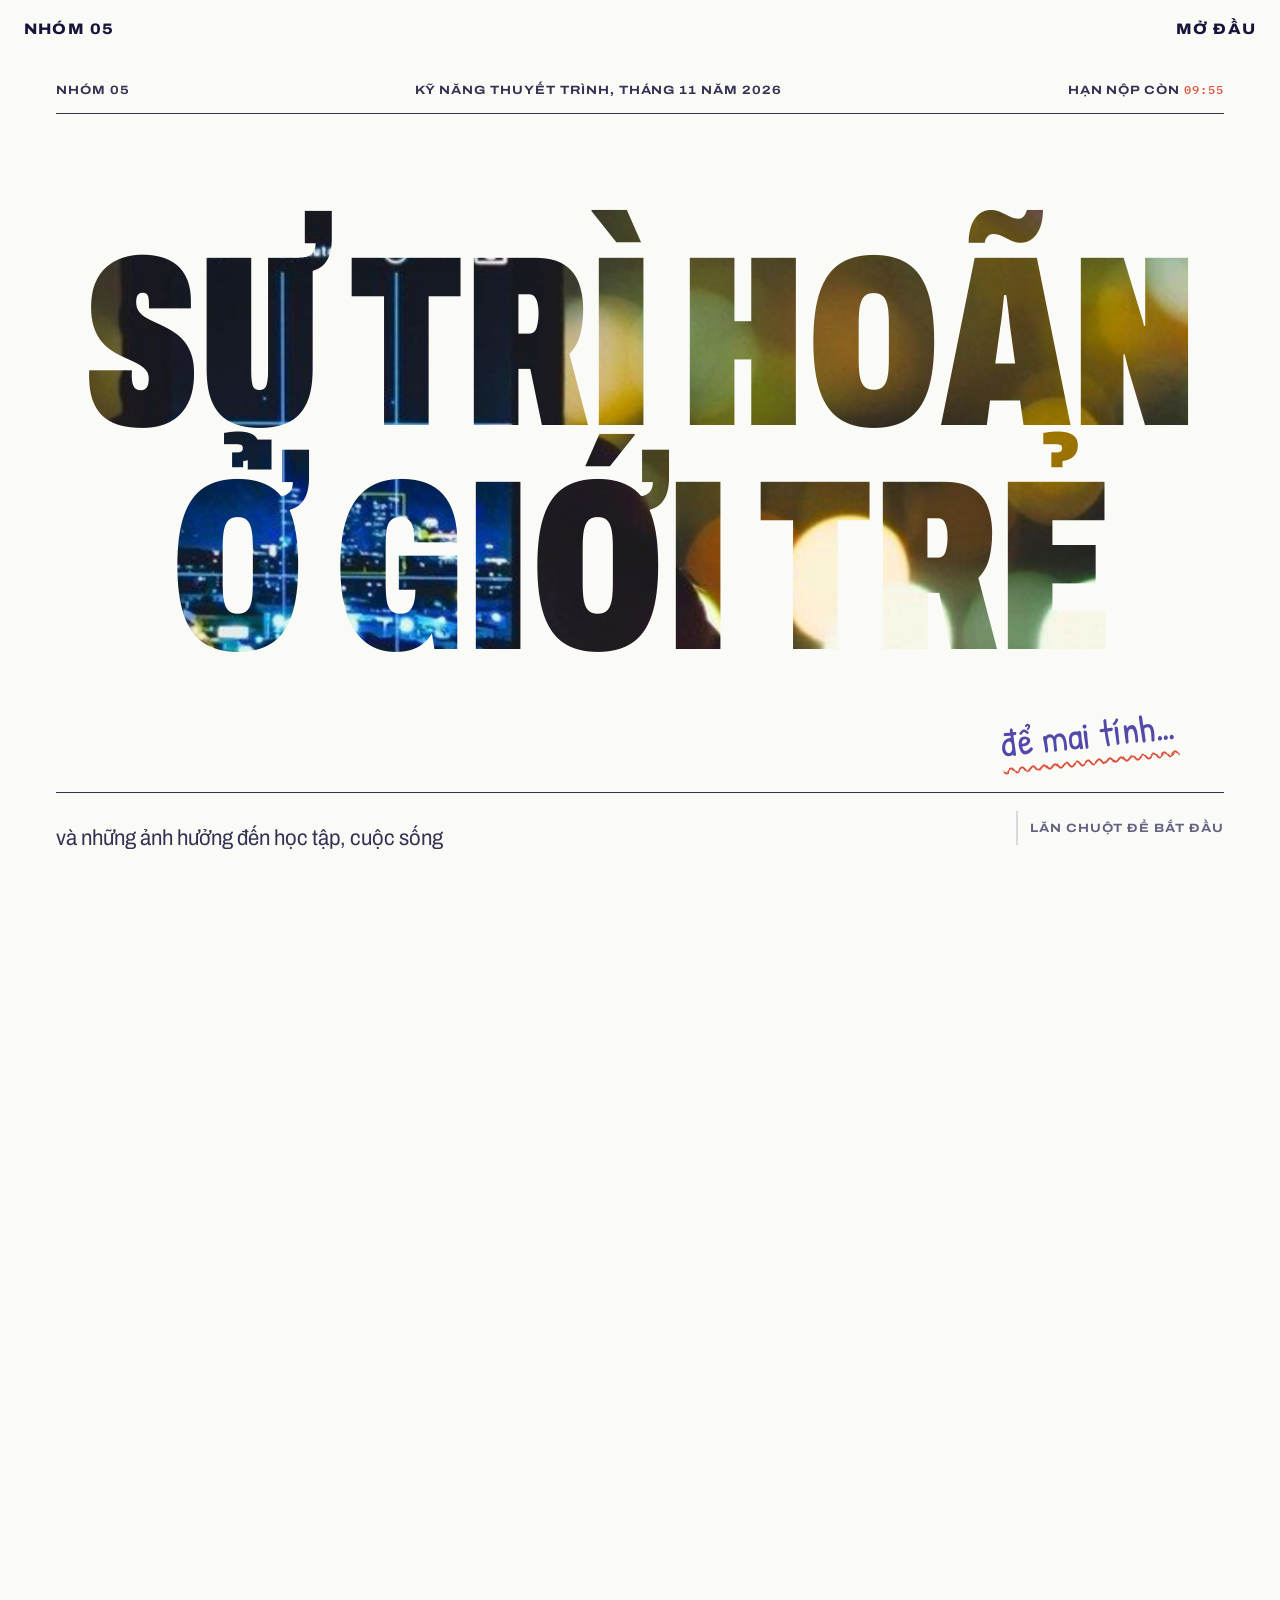
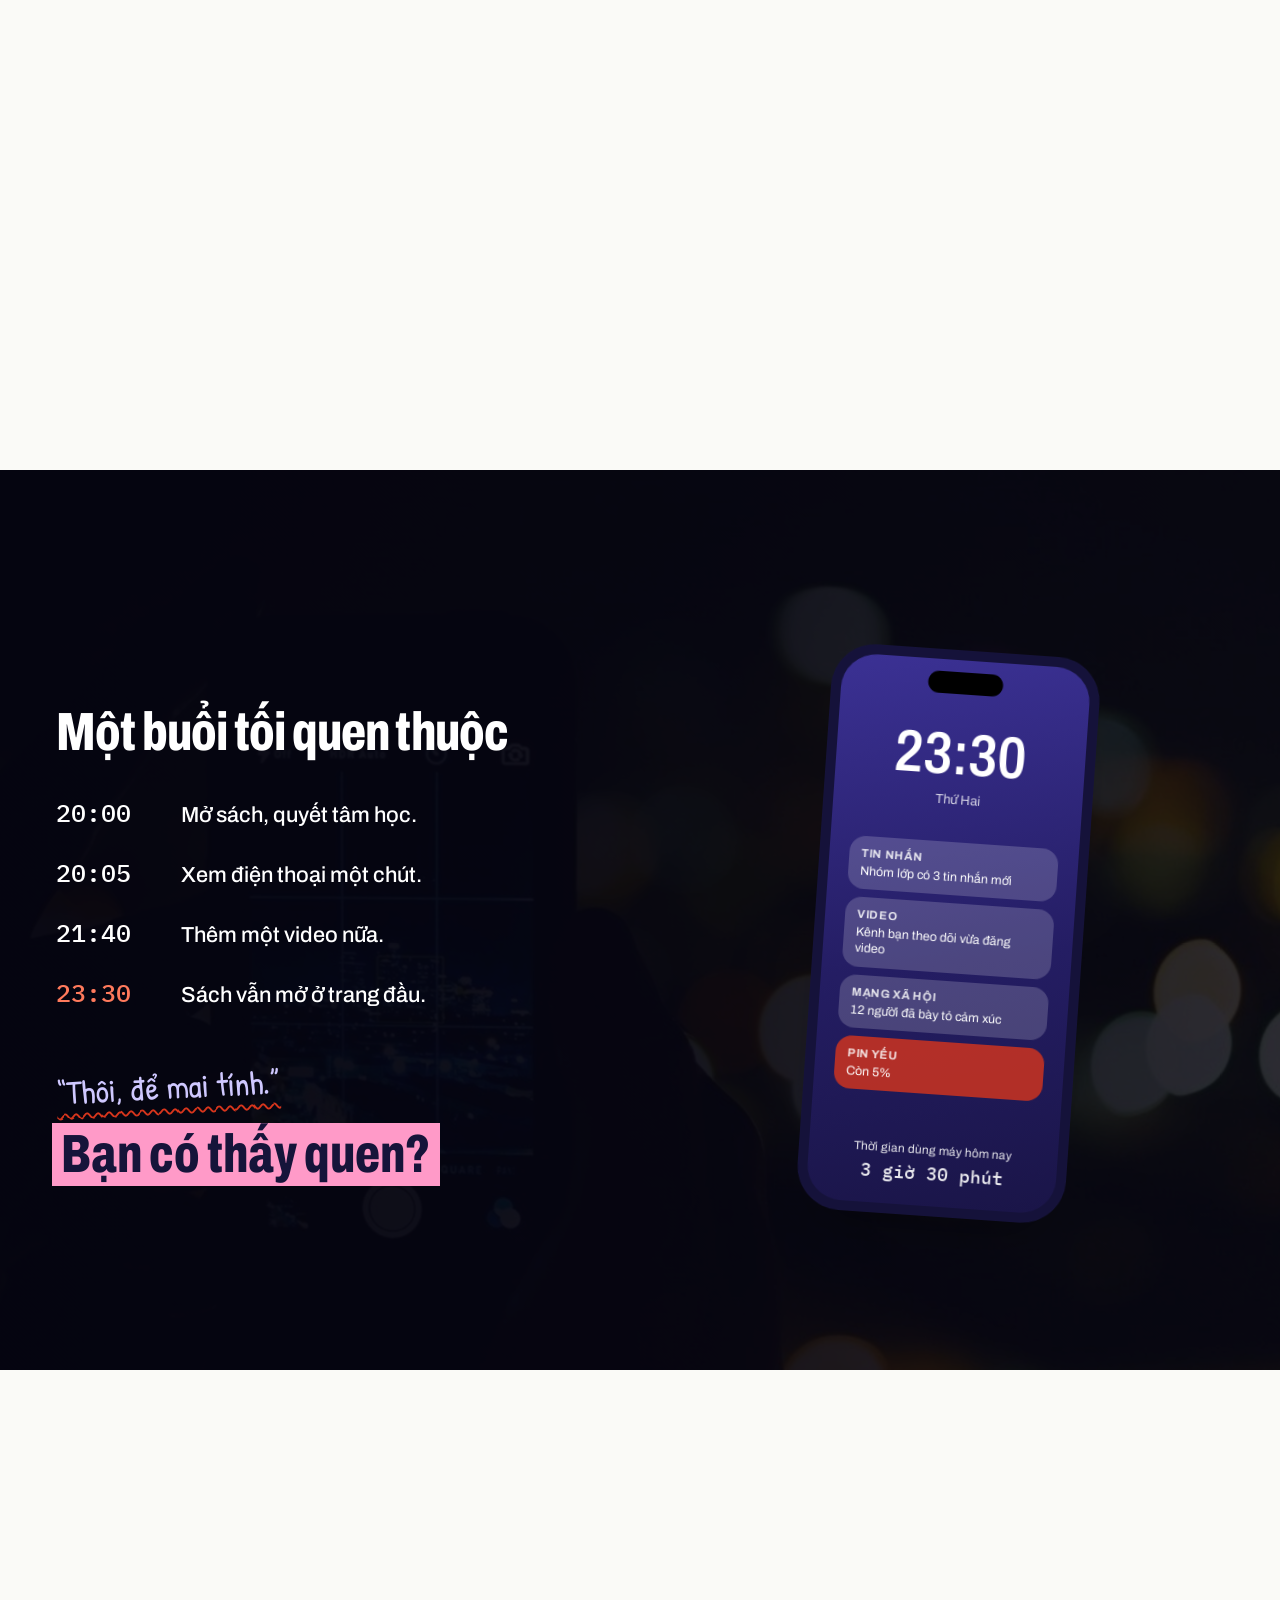
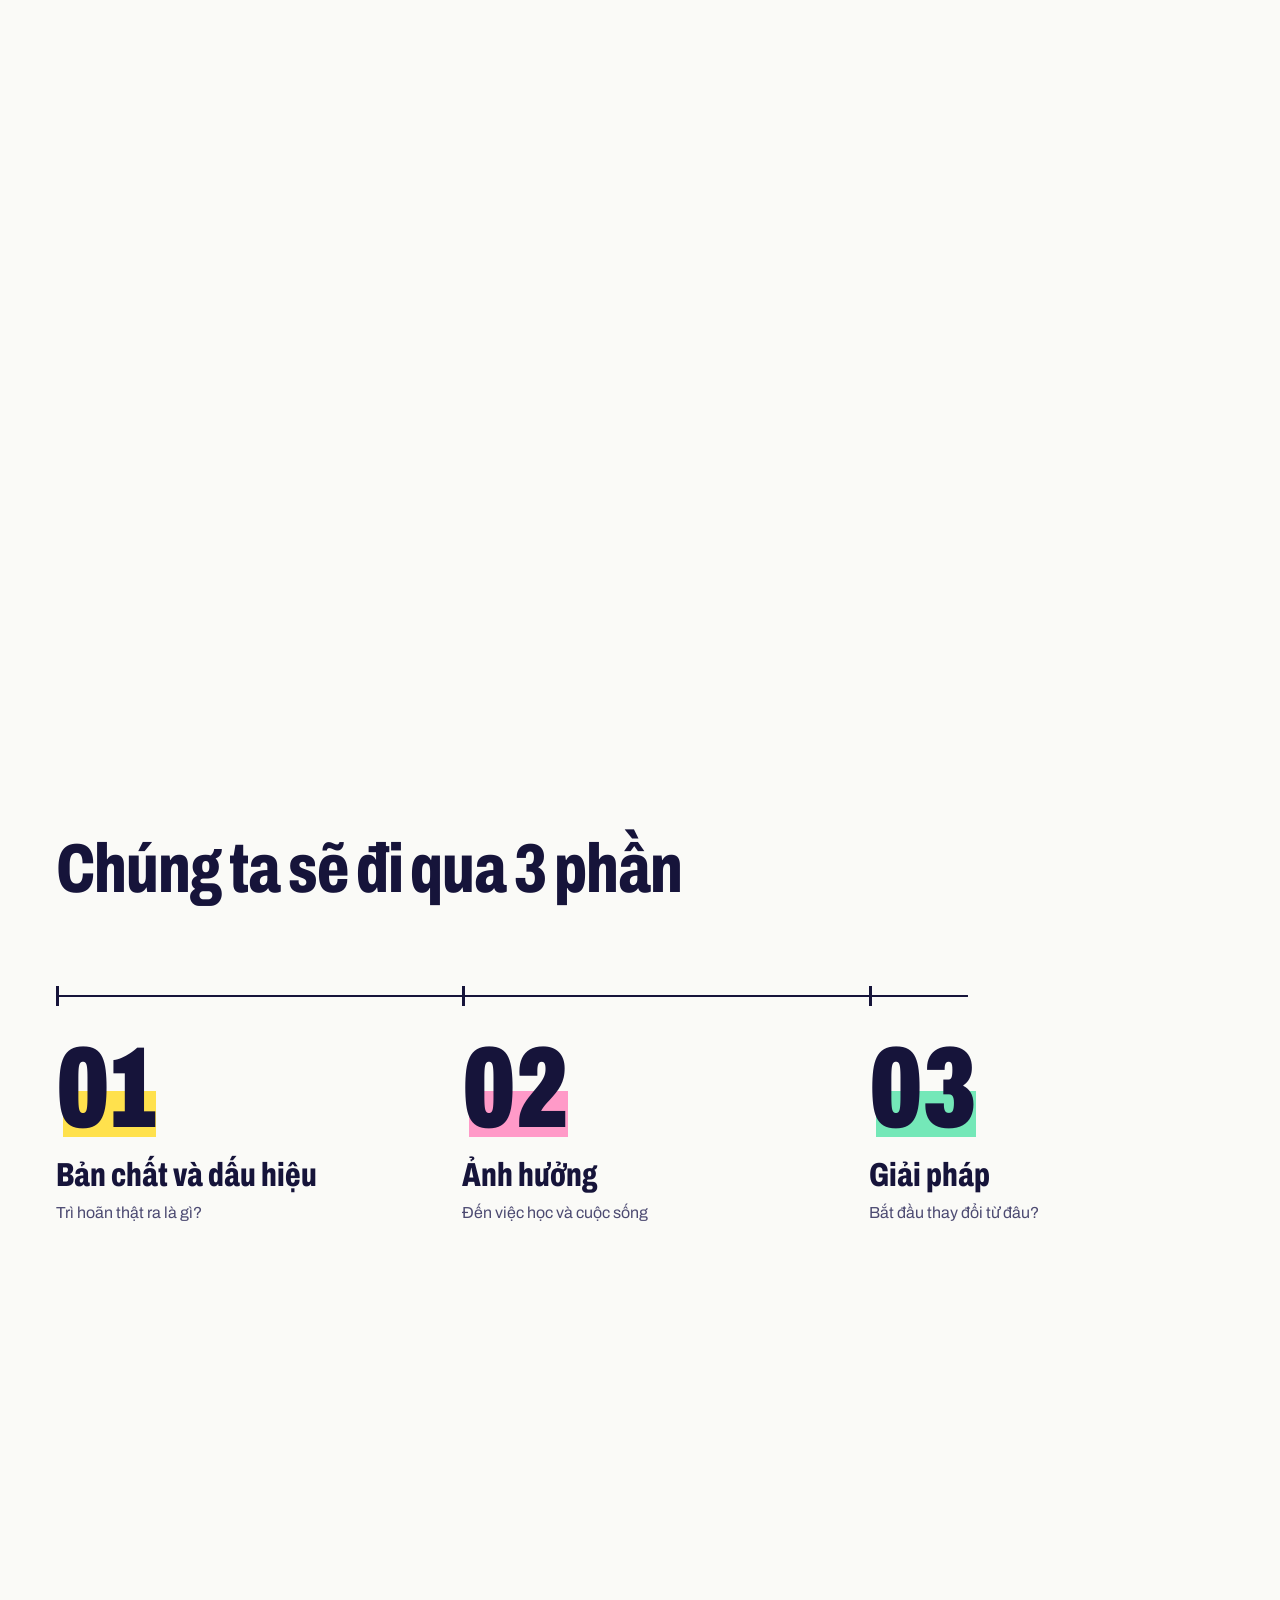
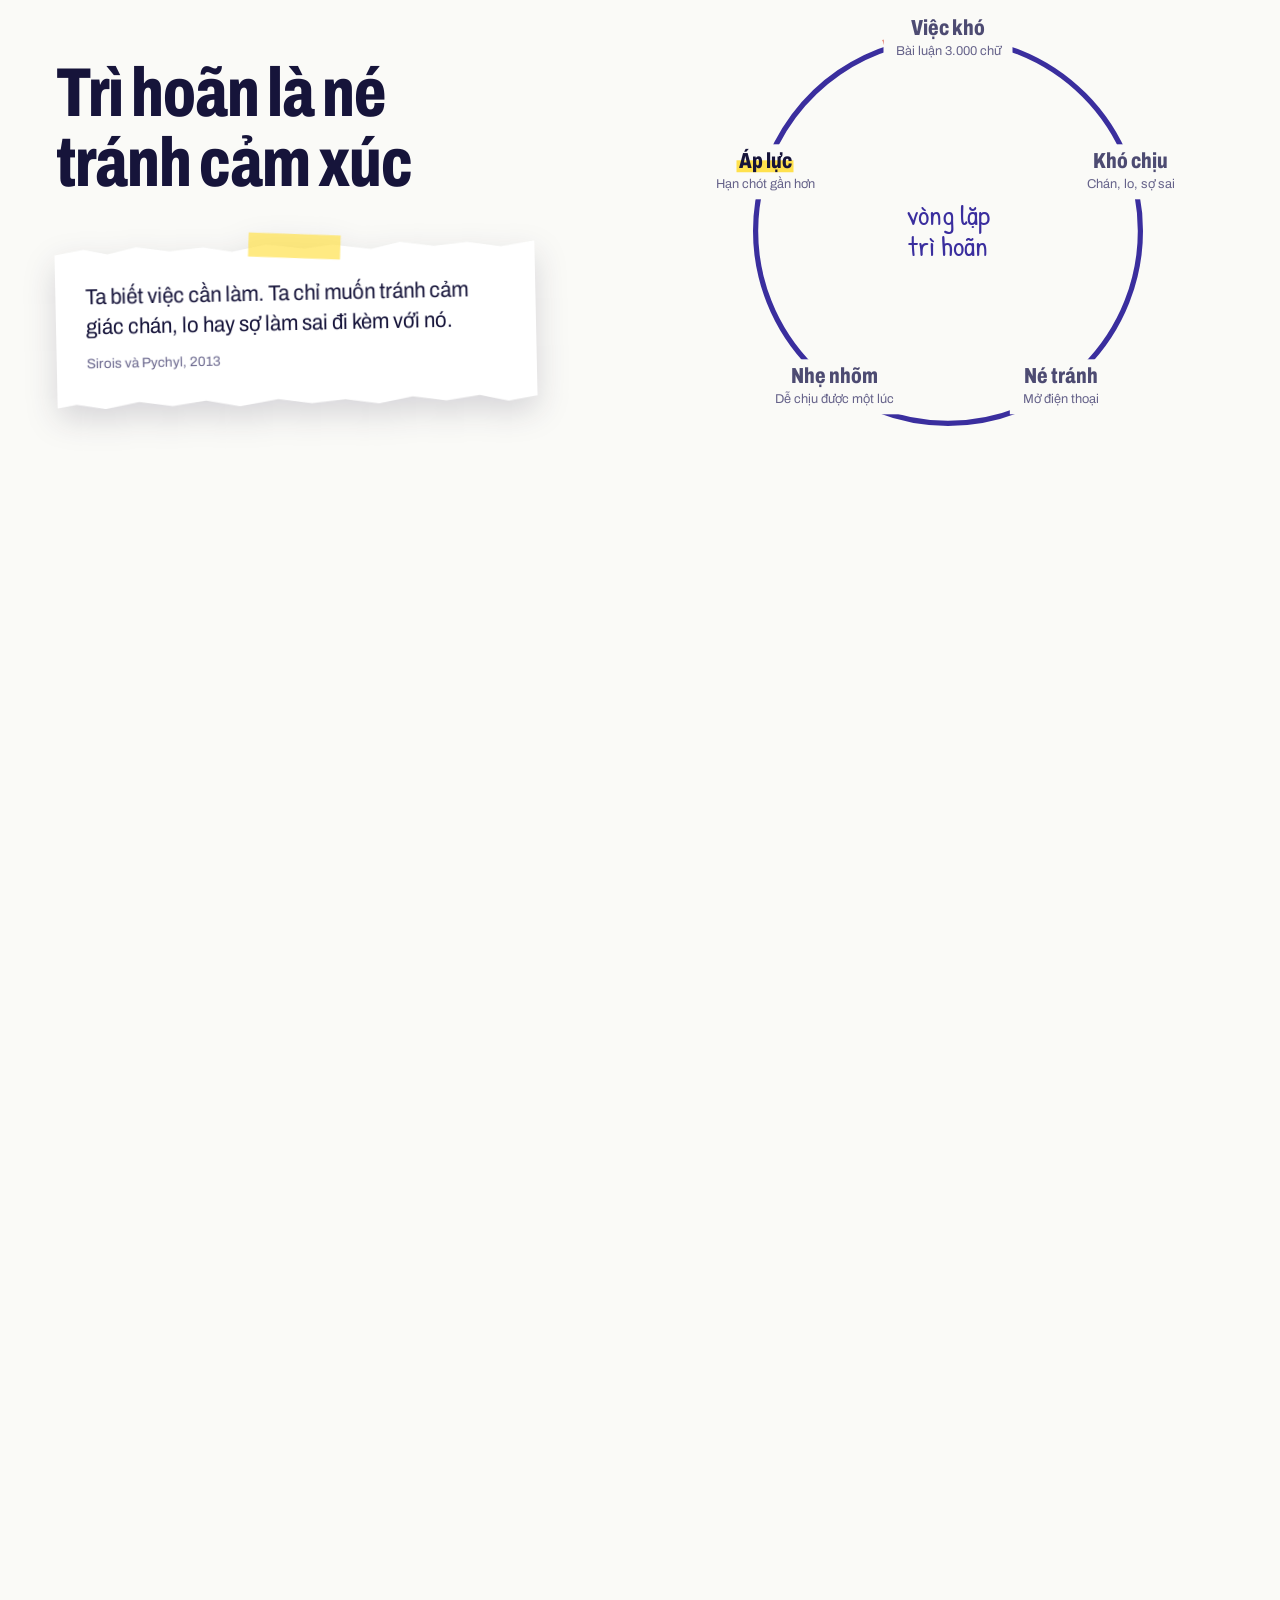
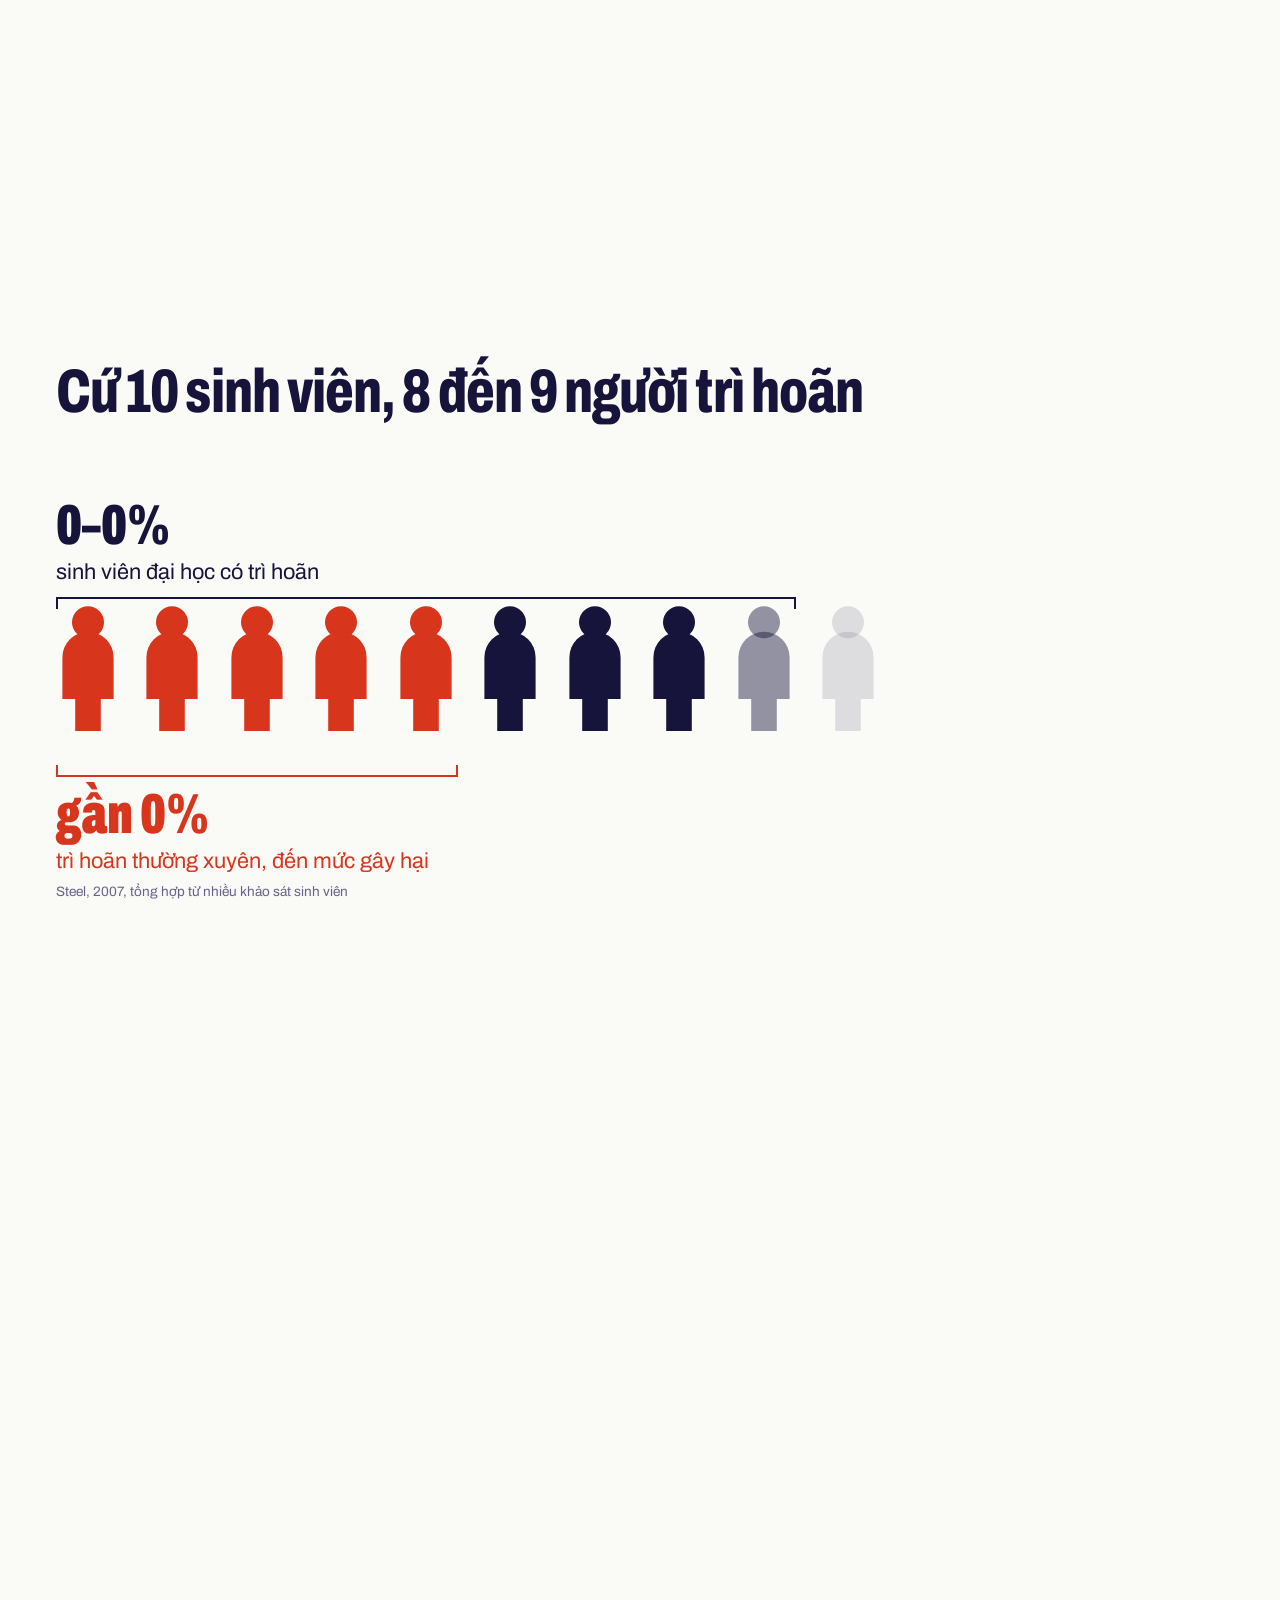
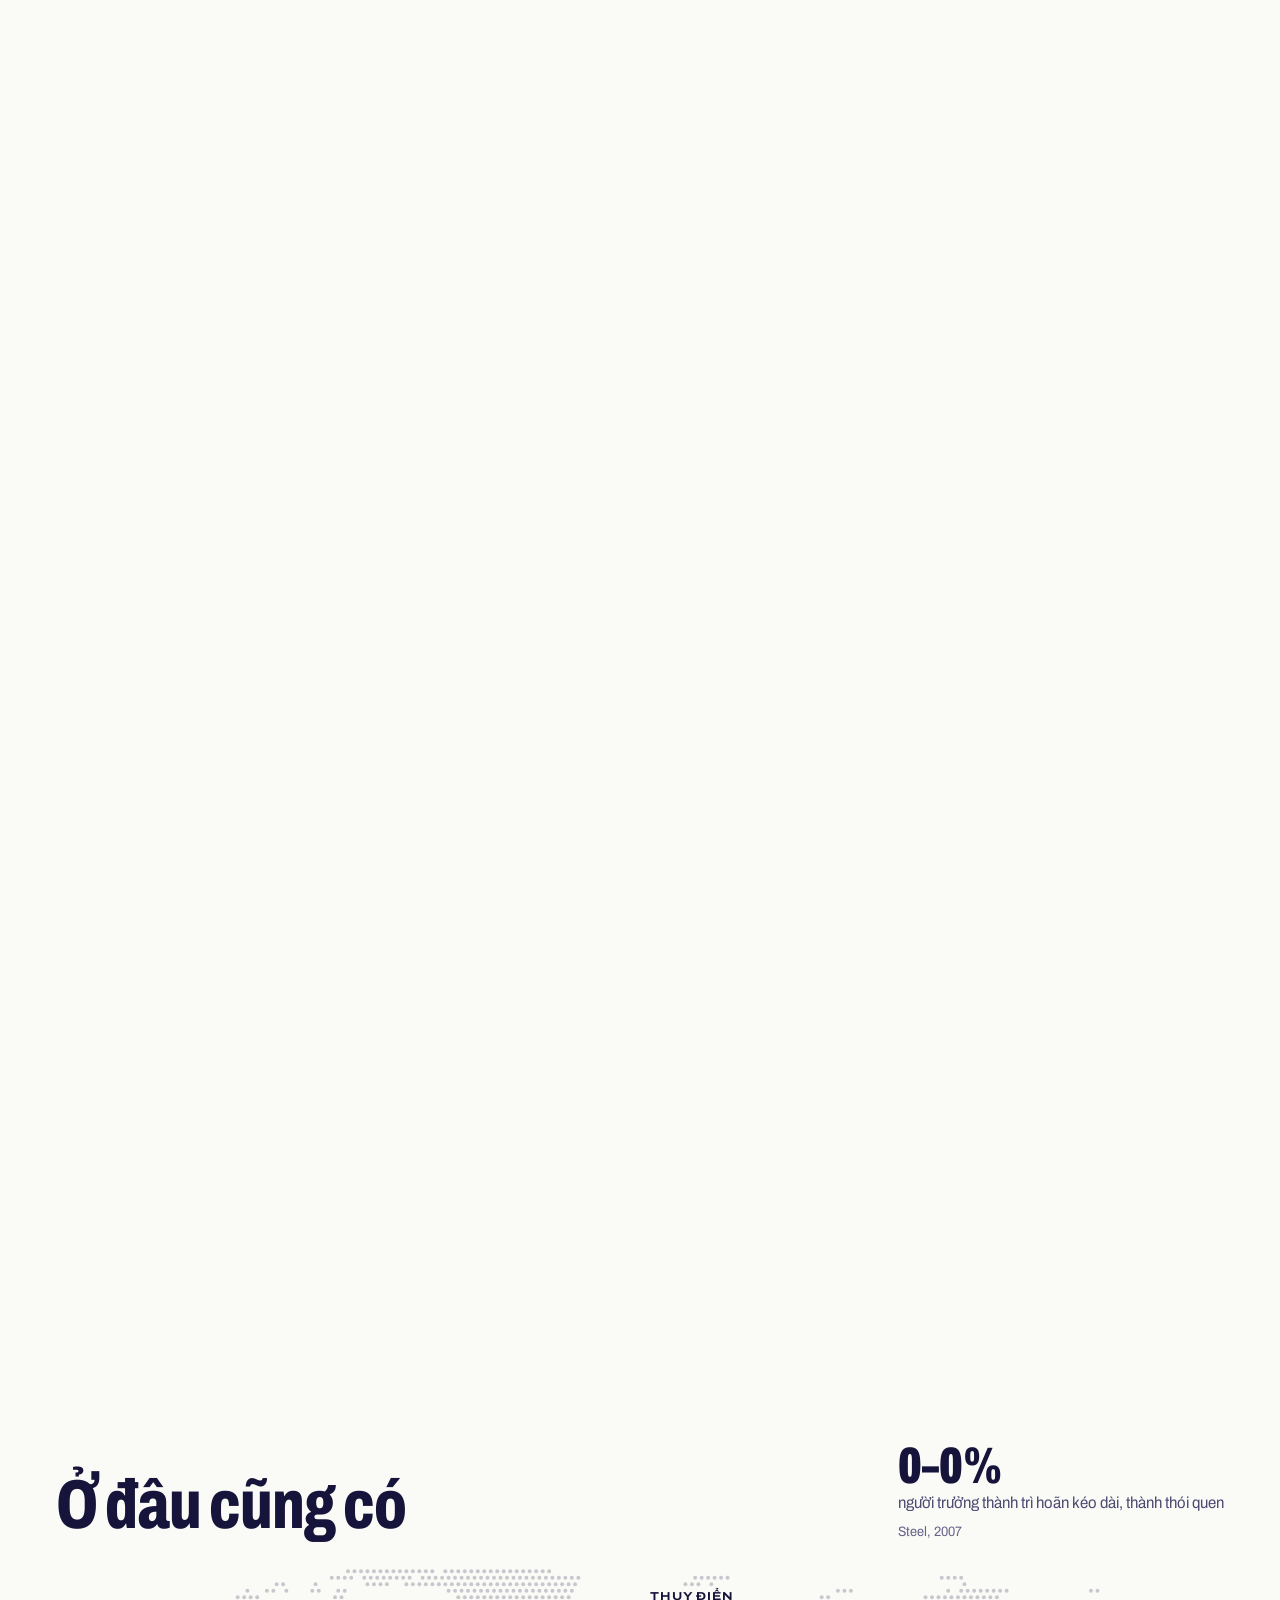
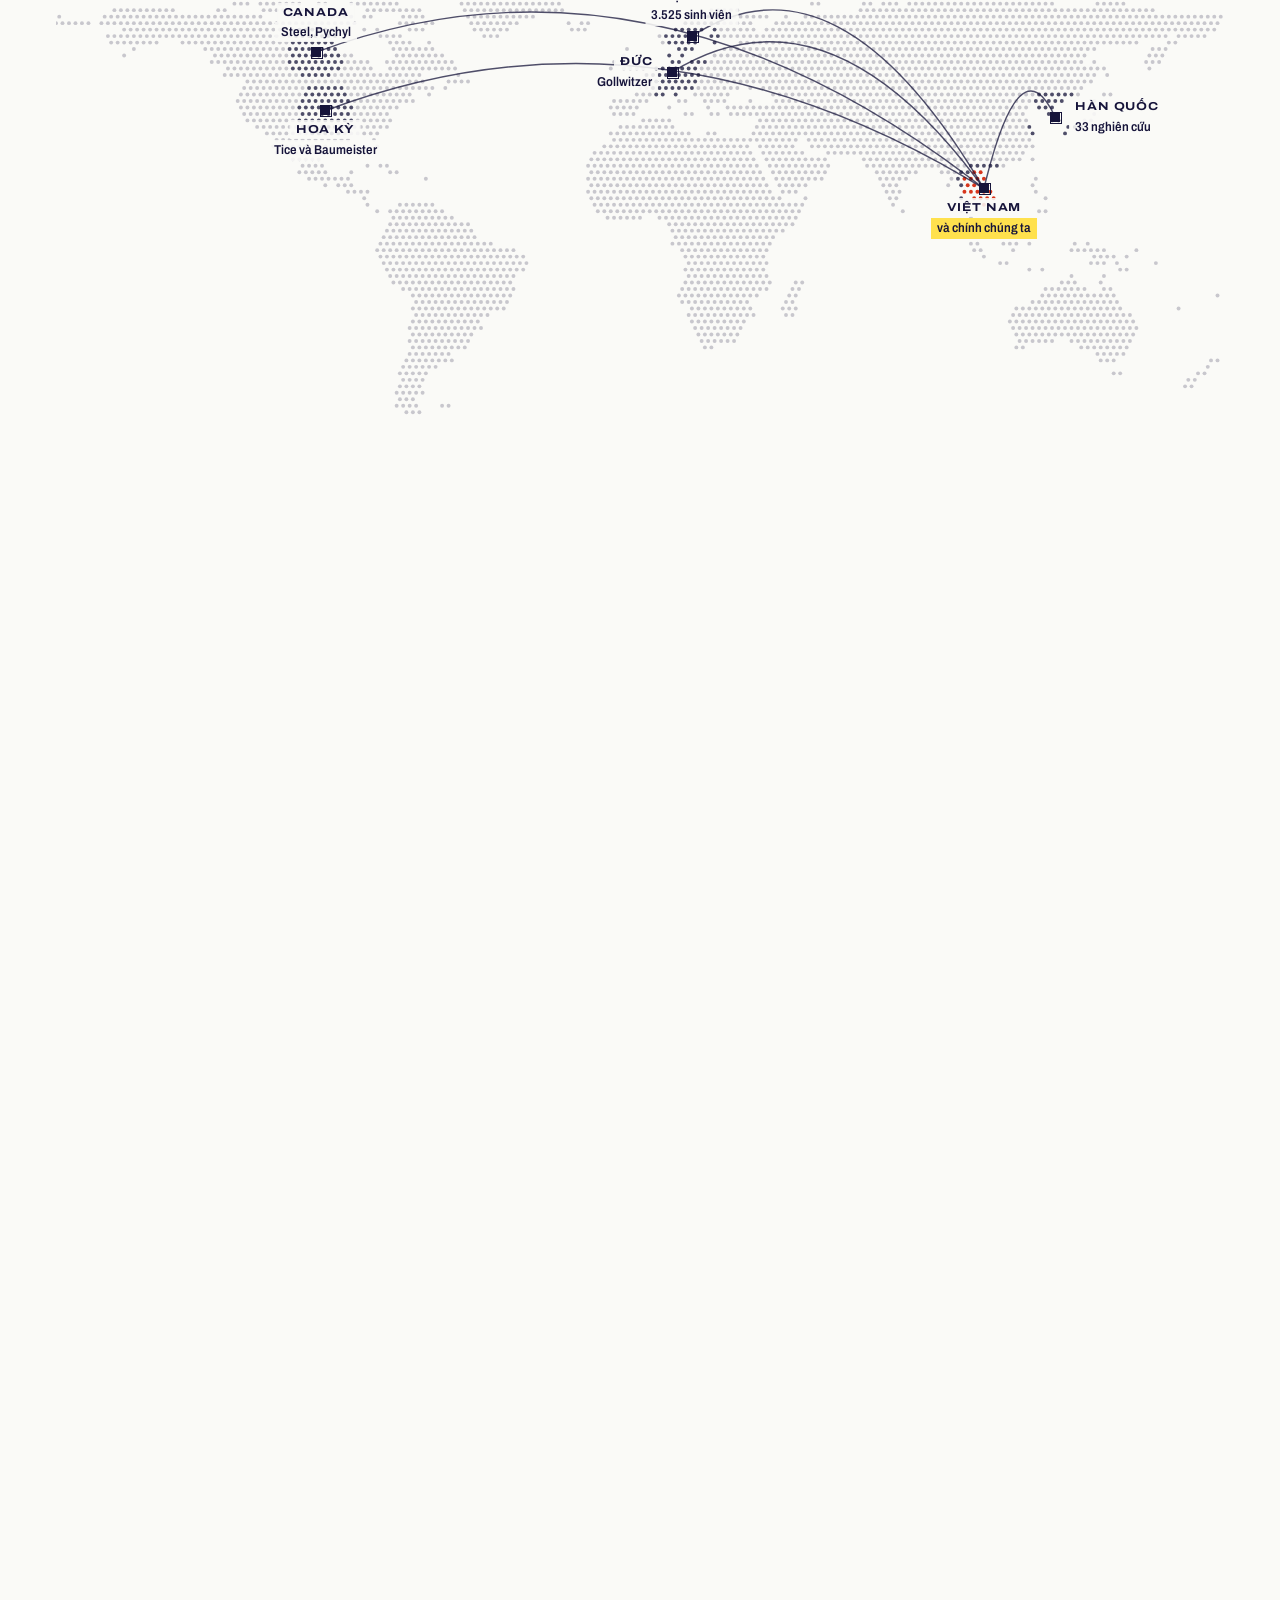
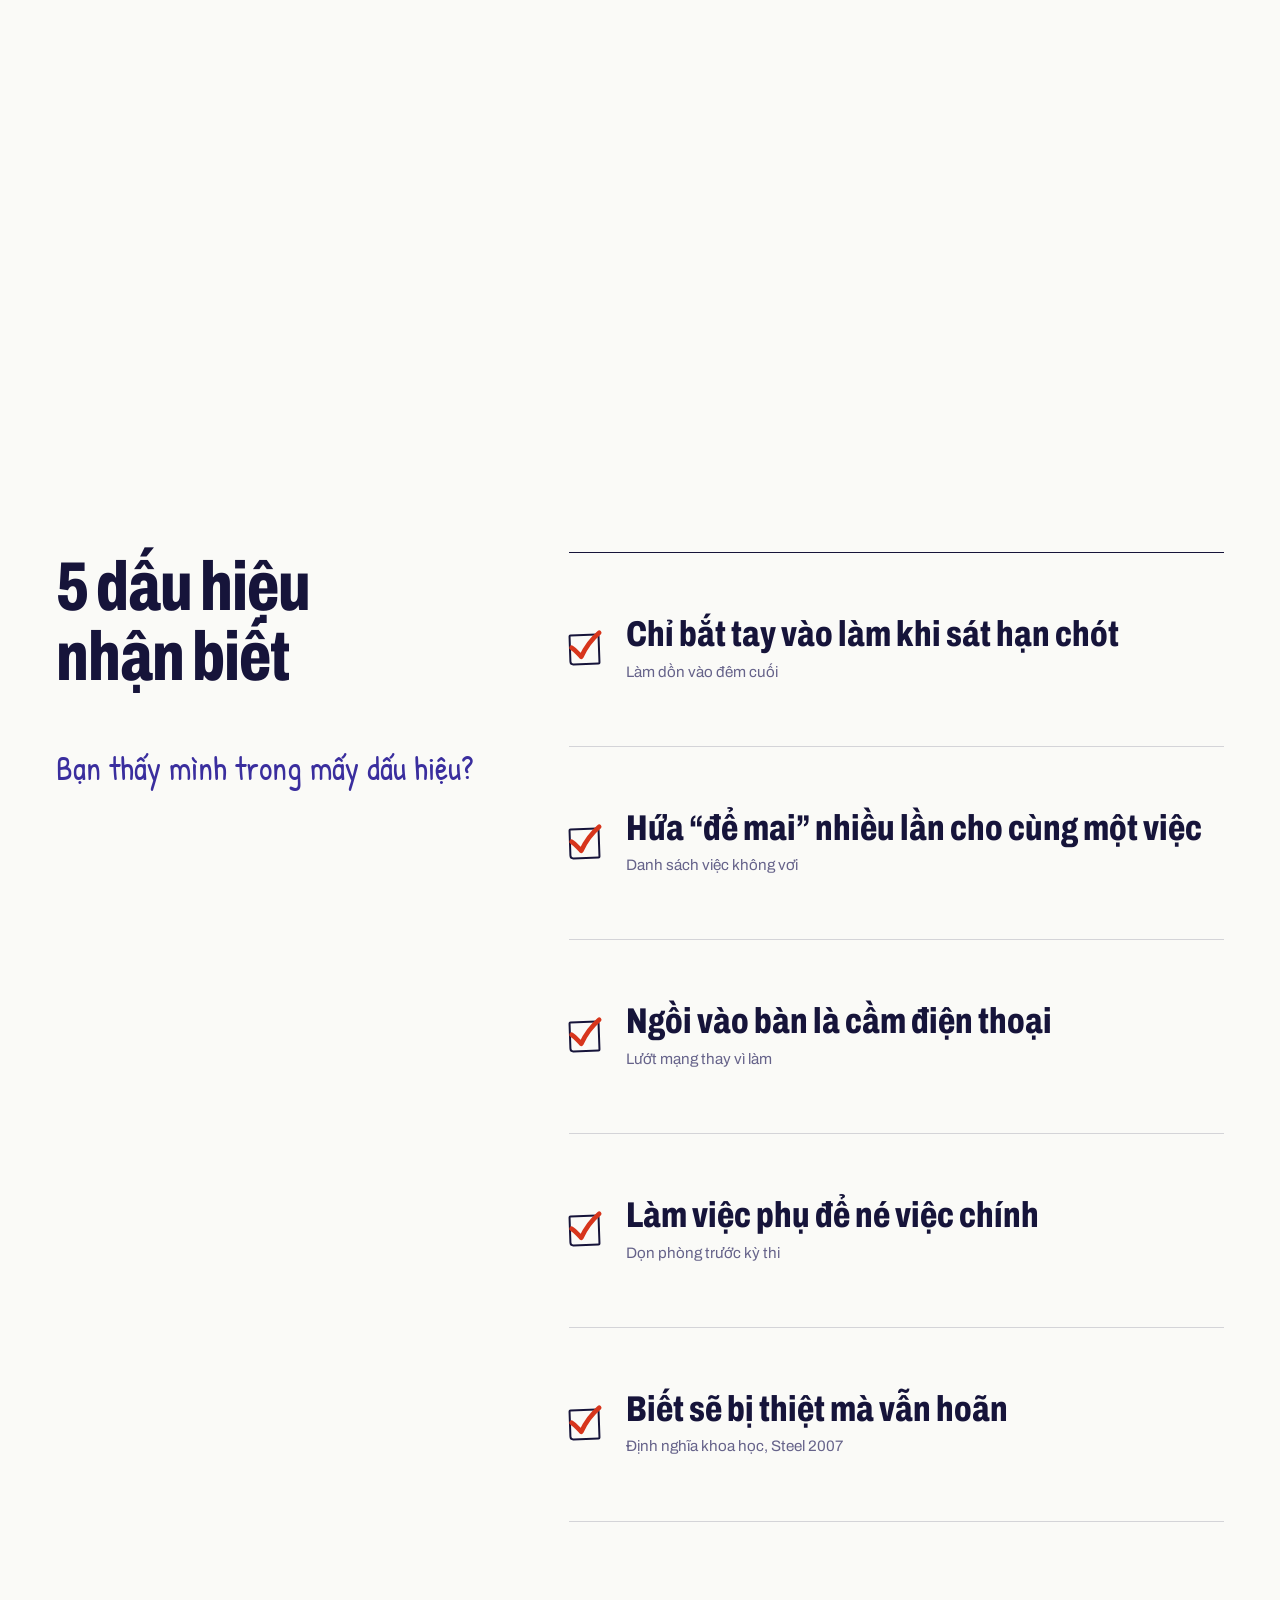
==== commit c3de252b: "Sửa khựng khi cuộn ở bìa và phần Một buổi tối - Bìa, Một buổi tối: đặt transform/opacity trực tiếp l" ====
--- a/index.html
+++ b/index.html
@@ -50,7 +50,7 @@
   <!-- ============ BÌA (ghim: ảnh nằm trong lòng chữ, lăn chuột thì lao xuyên qua chữ) ============ -->
   <section class="phan ghim bia" id="mo-dau" data-ten="Mở đầu" data-hieu-ung="bia" style="--dai:2.3">
     <div class="dinh bia-dinh">
-      <div class="bia-anh" aria-hidden="true"></div>
+      <div class="bia-anh" aria-hidden="true"><i class="bia-toi"></i></div>
       <canvas class="bia-mat-na" aria-hidden="true"></canvas>
       <h1 class="an-di">Sự trì hoãn ở giới trẻ và những ảnh hưởng đến học tập, cuộc sống</h1>
       <div class="khung bia-noi">
@@ -72,7 +72,7 @@
   <!-- ============ MỘT BUỔI TỐI (ghim, 5 nấc cuộn) ============ -->
   <section class="phan ghim toi" id="buoi-toi" data-ten="Một buổi tối" data-hieu-ung="buoi-toi" style="--dai:3.8">
     <div class="dinh">
-      <div class="toi-anh" aria-hidden="true"></div>
+      <div class="toi-anh" aria-hidden="true"><i class="toi-dem"></i></div>
       <div class="khung hai-cot">
         <div>
           <h2 class="tieu-de">Một buổi tối quen thuộc</h2>
--- a/css/khung.css
+++ b/css/khung.css
@@ -8,12 +8,13 @@
   font-size: clamp(.95rem, 1.15vw, 1.1rem); font-weight: 800; font-stretch: 112%;
   letter-spacing: .08em; text-transform: uppercase;
   pointer-events: none;
-  color: #fff;
-  mix-blend-mode: difference;
+  color: var(--muc);
+  transition: color .3s;
 }
+.thanh-tren.sang { color: #fff; }
 .tien-do {
   position: absolute; top: 0; left: 0; height: 3px; width: 100%;
-  background: #fff;
+  background: currentColor;
   transform-origin: left; transform: scaleX(var(--tien-do, 0));
 }
 .thanh-phan { transition: opacity .3s; }
--- a/css/trang/mo-dau.css
+++ b/css/trang/mo-dau.css
@@ -10,16 +10,16 @@
 .bia-anh {
   position: absolute; inset: 0;
   background: #0B0A1C url(../../anh/dem-dien-thoai.jpg) center / cover;
-  scale: calc(1.3 - var(--zoom-anh, 0) * .3);
+  transform: scale(1.3);
+  will-change: transform;
 }
-.bia-anh::after { content: ""; position: absolute; inset: 0; background: #08071A; opacity: var(--toi, 0); }
-.bia-mat-na { position: absolute; inset: 0; width: 100%; height: 100%; opacity: var(--mo, 1); }
+.bia-toi { position: absolute; inset: 0; background: #08071A; opacity: 0; }
+.bia-mat-na { position: absolute; inset: 0; width: 100%; height: 100%; will-change: opacity; }
 .bia-noi {
   position: relative; z-index: 2;
   height: 100%;
   display: grid; grid-template-rows: auto 1fr auto;
   padding-top: clamp(56px, 9vh, 88px); padding-bottom: clamp(28px, 5vh, 56px);
-  opacity: var(--noi, 1);
   pointer-events: none;
 }
 .bia-dau, .bia-chan { display: flex; flex-wrap: wrap; justify-content: space-between; align-items: baseline; gap: 8px 24px; }
@@ -44,7 +44,7 @@
   text-align: center; color: #fff;
   font-weight: 800; font-stretch: 72%; font-size: var(--co-tieu-de); line-height: 1.05;
   padding-inline: 20px;
-  opacity: var(--sau, 0); translate: 0 calc((1 - var(--sau, 0)) * 24px);
+  opacity: 0;
 }
 
 .ba-phan {
--- a/css/trang/buoi-toi.css
+++ b/css/trang/buoi-toi.css
@@ -3,9 +3,9 @@
    ========================================================= */
 .toi .dinh { color: var(--trang); background: #08071A; }
 .toi .khung { z-index: 1; }
-.toi-anh { position: absolute; inset: 0; background: url(../../anh/dem-dien-thoai.jpg) center / cover; scale: calc(1 + var(--p, 0) * .08); }
+.toi-anh { position: absolute; inset: 0; background: url(../../anh/dem-dien-thoai.jpg) center / cover; will-change: transform; }
 .toi-anh::before { content: ""; position: absolute; inset: 0; background: linear-gradient(90deg, rgba(8, 7, 26, .94) 0%, rgba(8, 7, 26, .8) 48%, rgba(8, 7, 26, .4) 100%); }
-.toi-anh::after { content: ""; position: absolute; inset: 0; background: #04030C; opacity: var(--dem, 0); transition: opacity .8s ease; }
+.toi-dem { position: absolute; inset: 0; background: #04030C; opacity: 0; transition: opacity .8s ease; }
 .toi .dong-thoi-gian li:last-child time { color: #FF7A5C; }
 .chu-ky-toi { margin-top: clamp(20px, 4vh, 36px); font-size: clamp(1.6rem, 2.6vw, 2.4rem); }
 .toi .chu-ky-toi { color: #CFC8FF; }
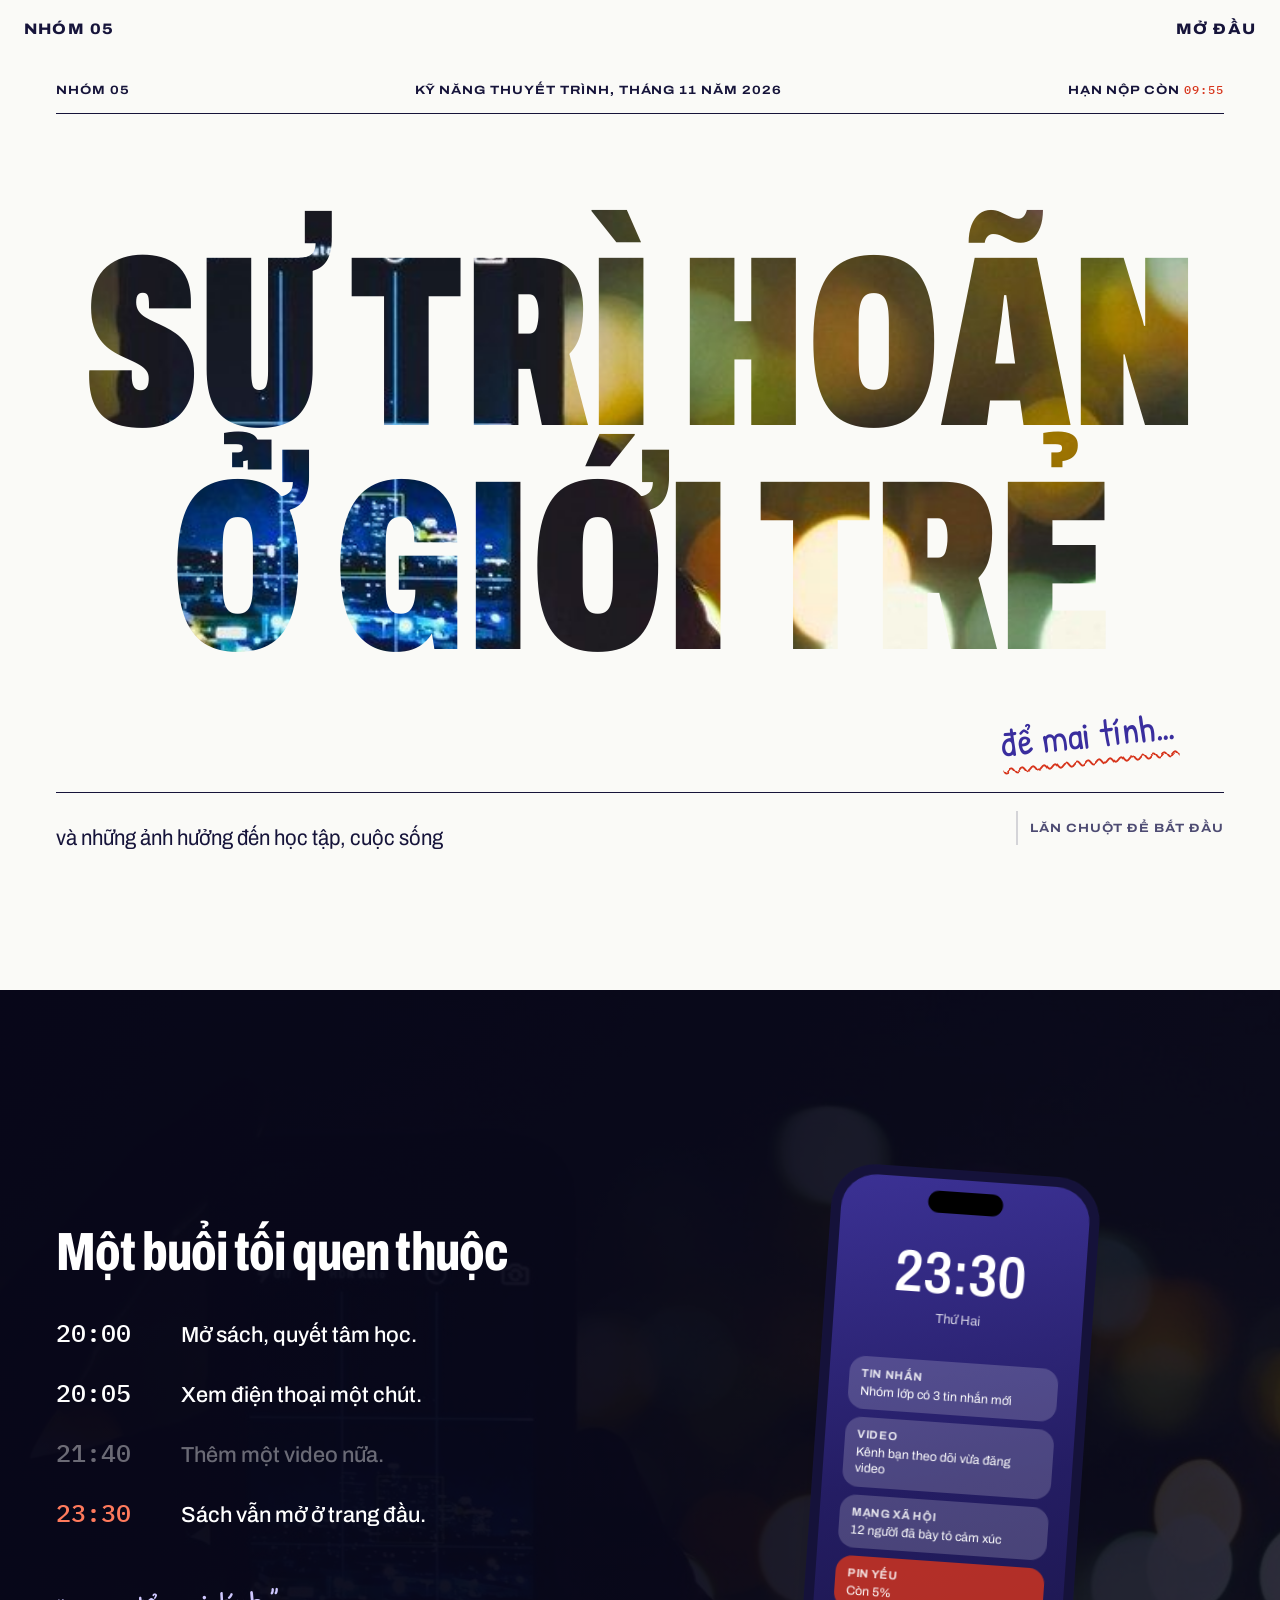
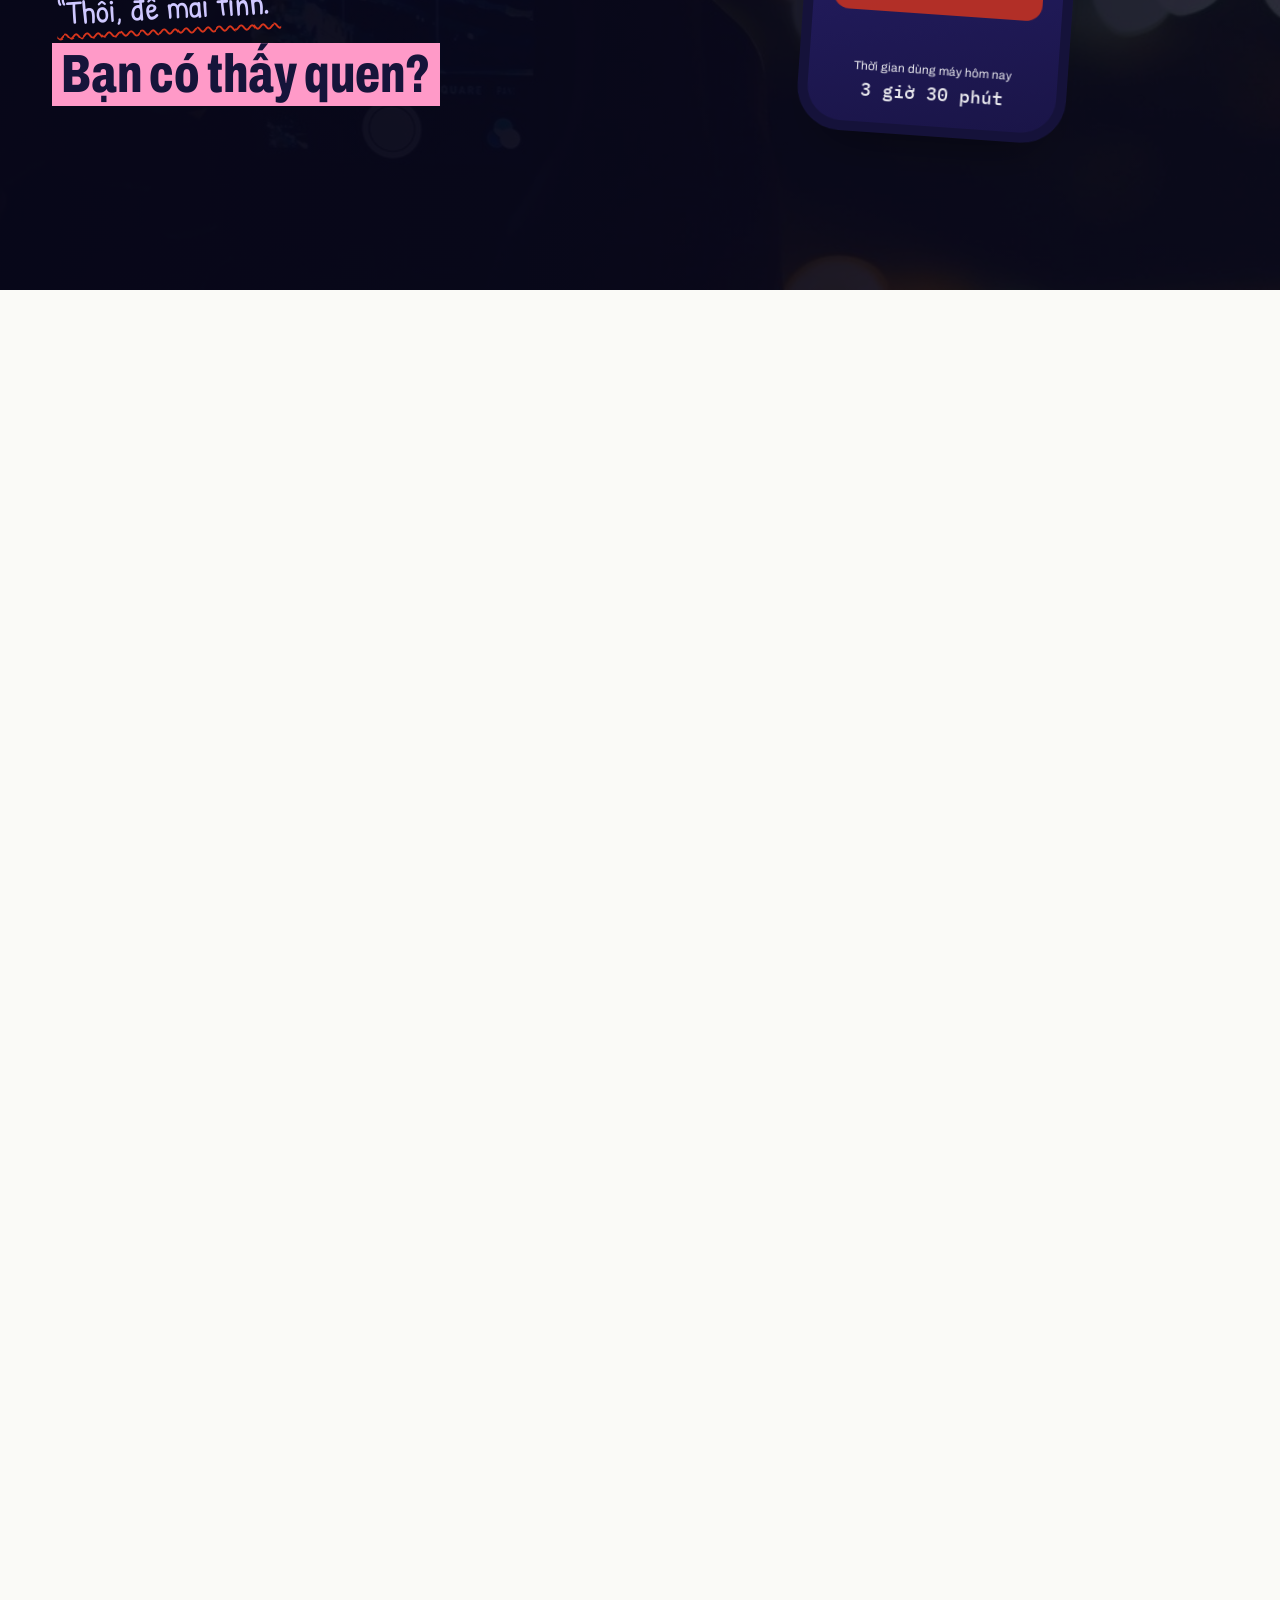
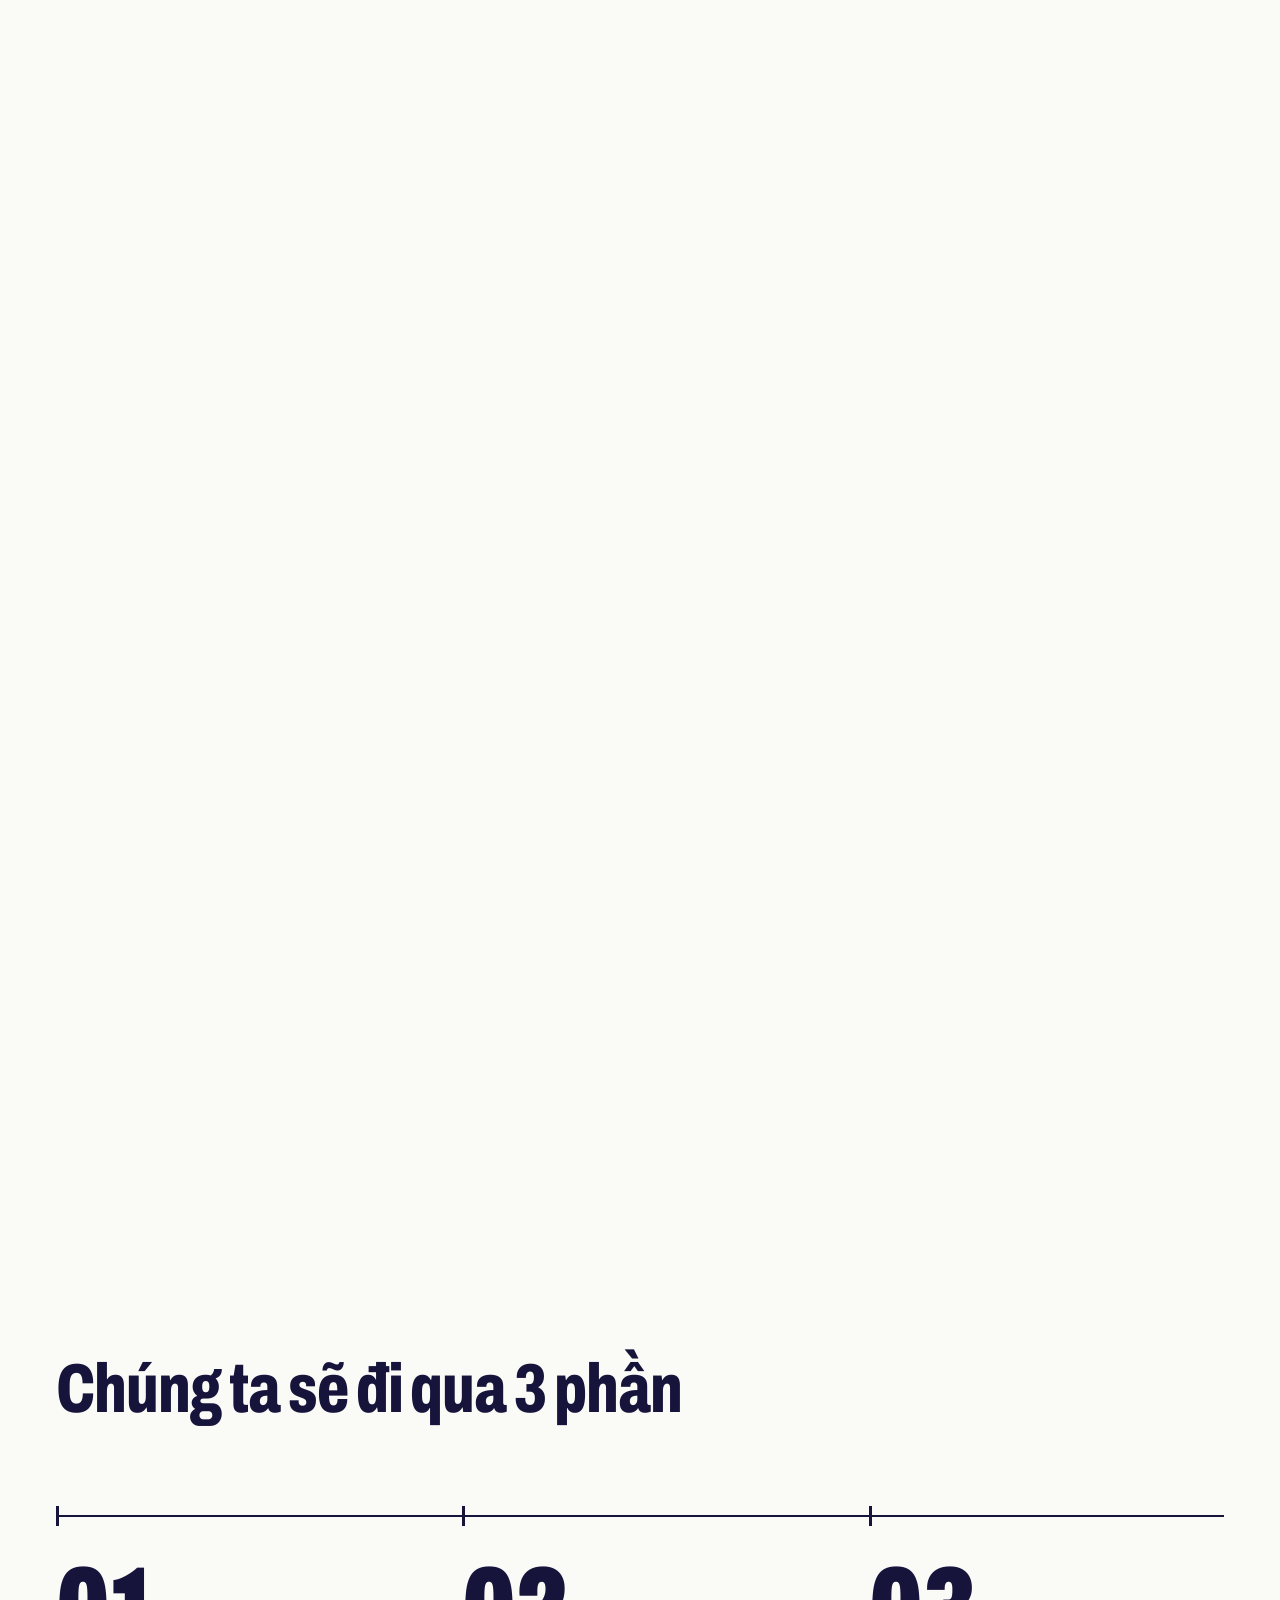
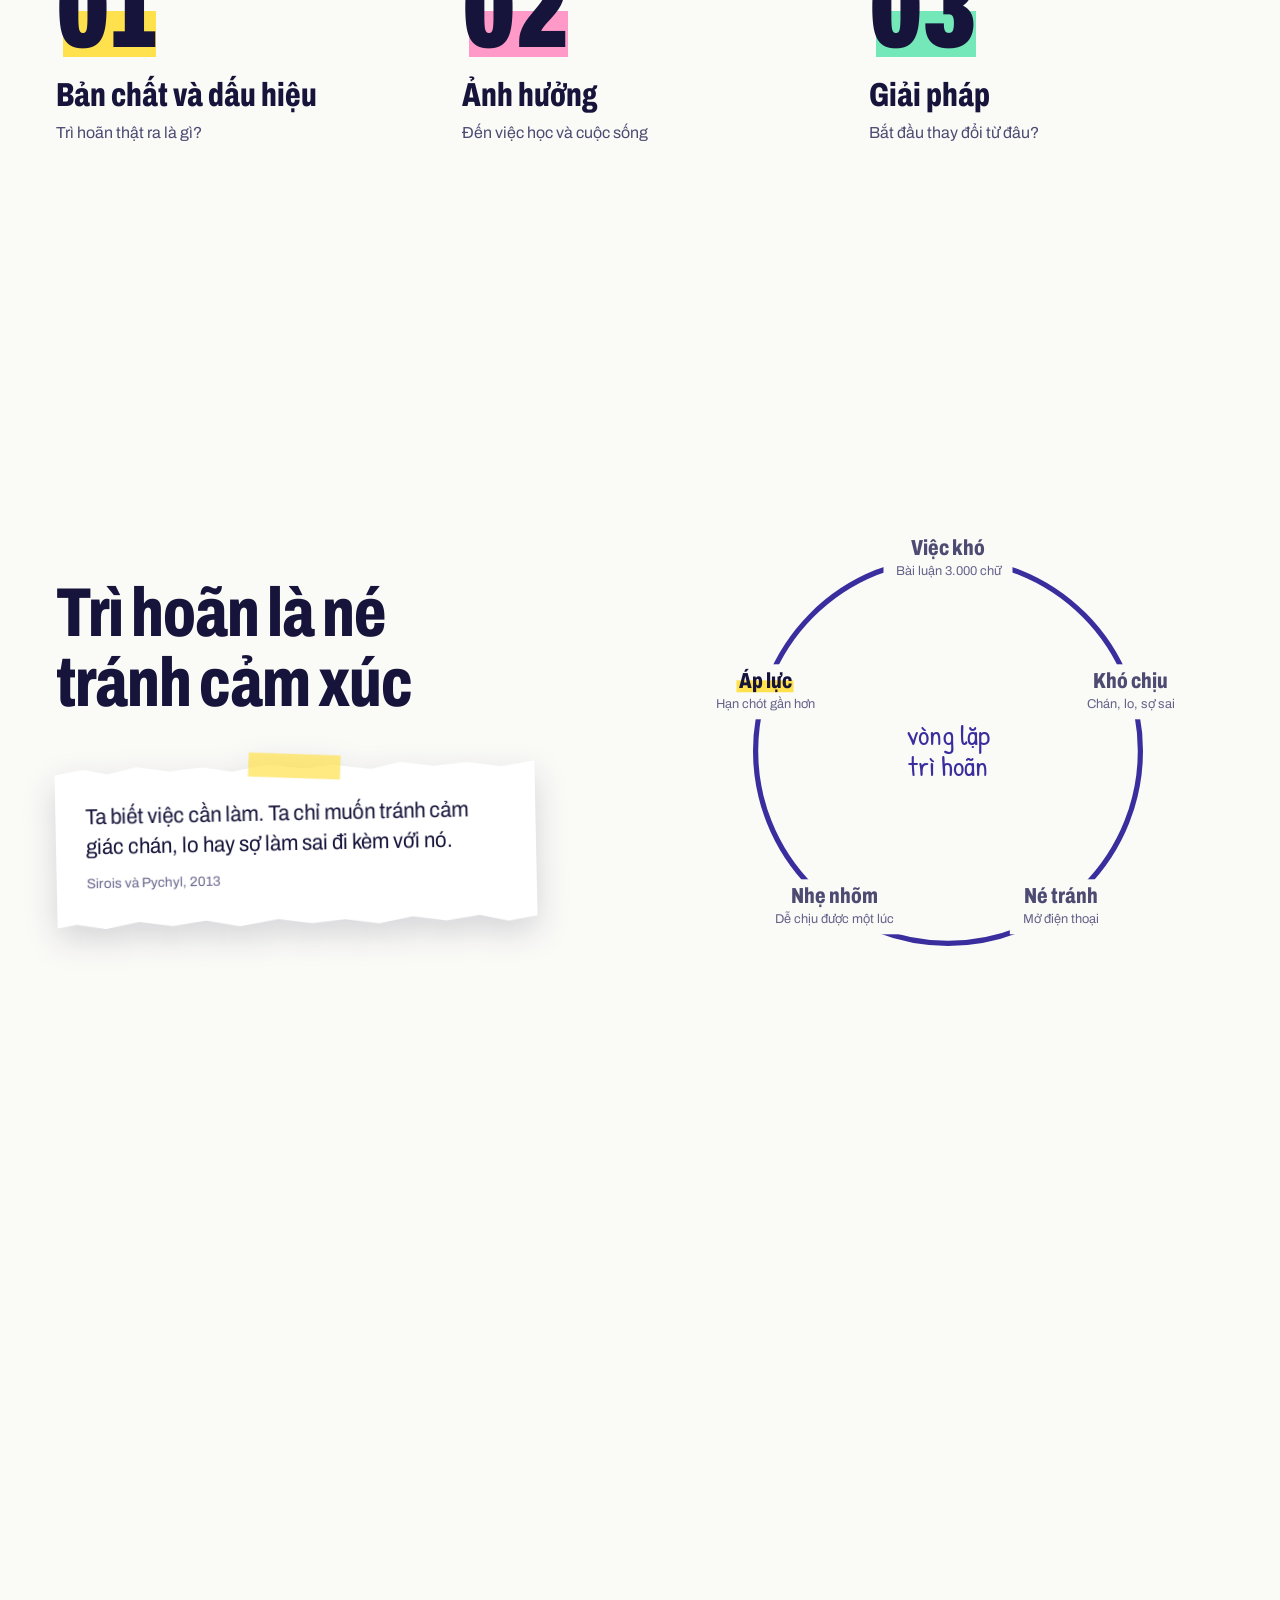
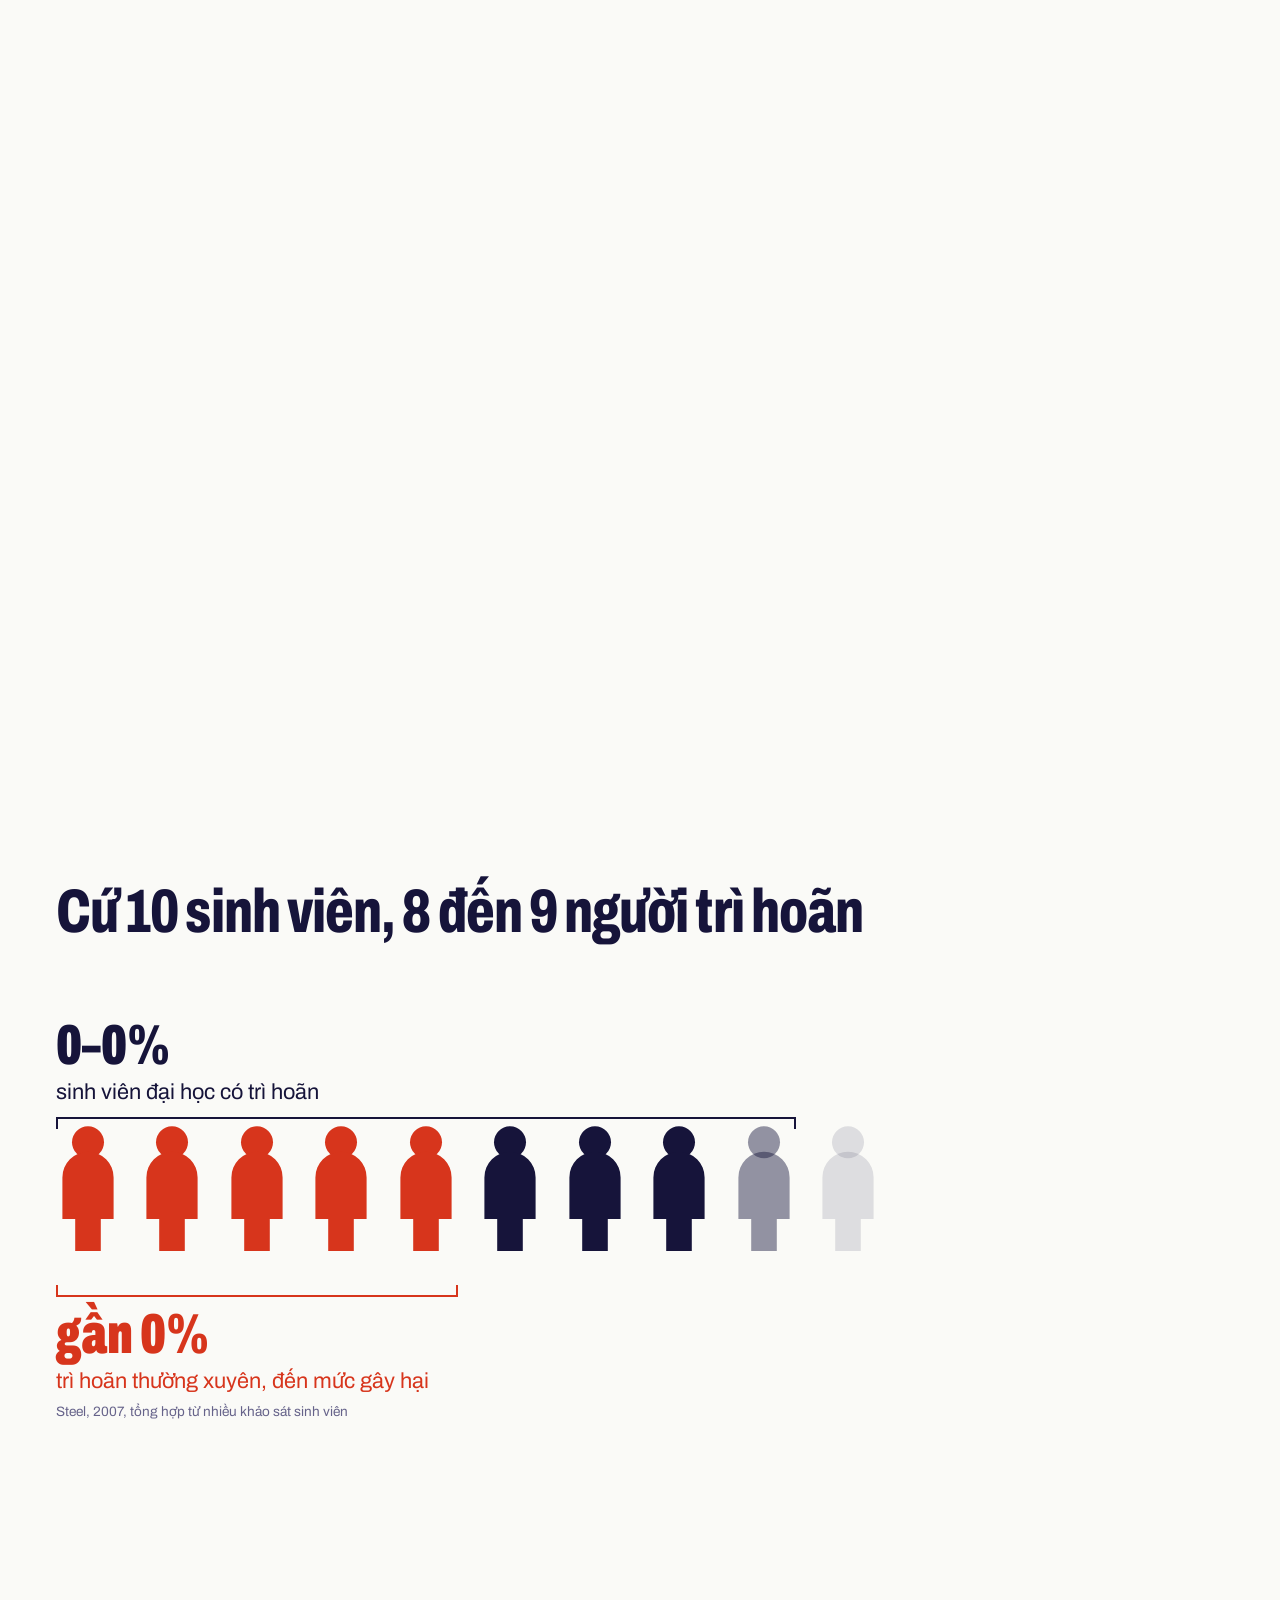
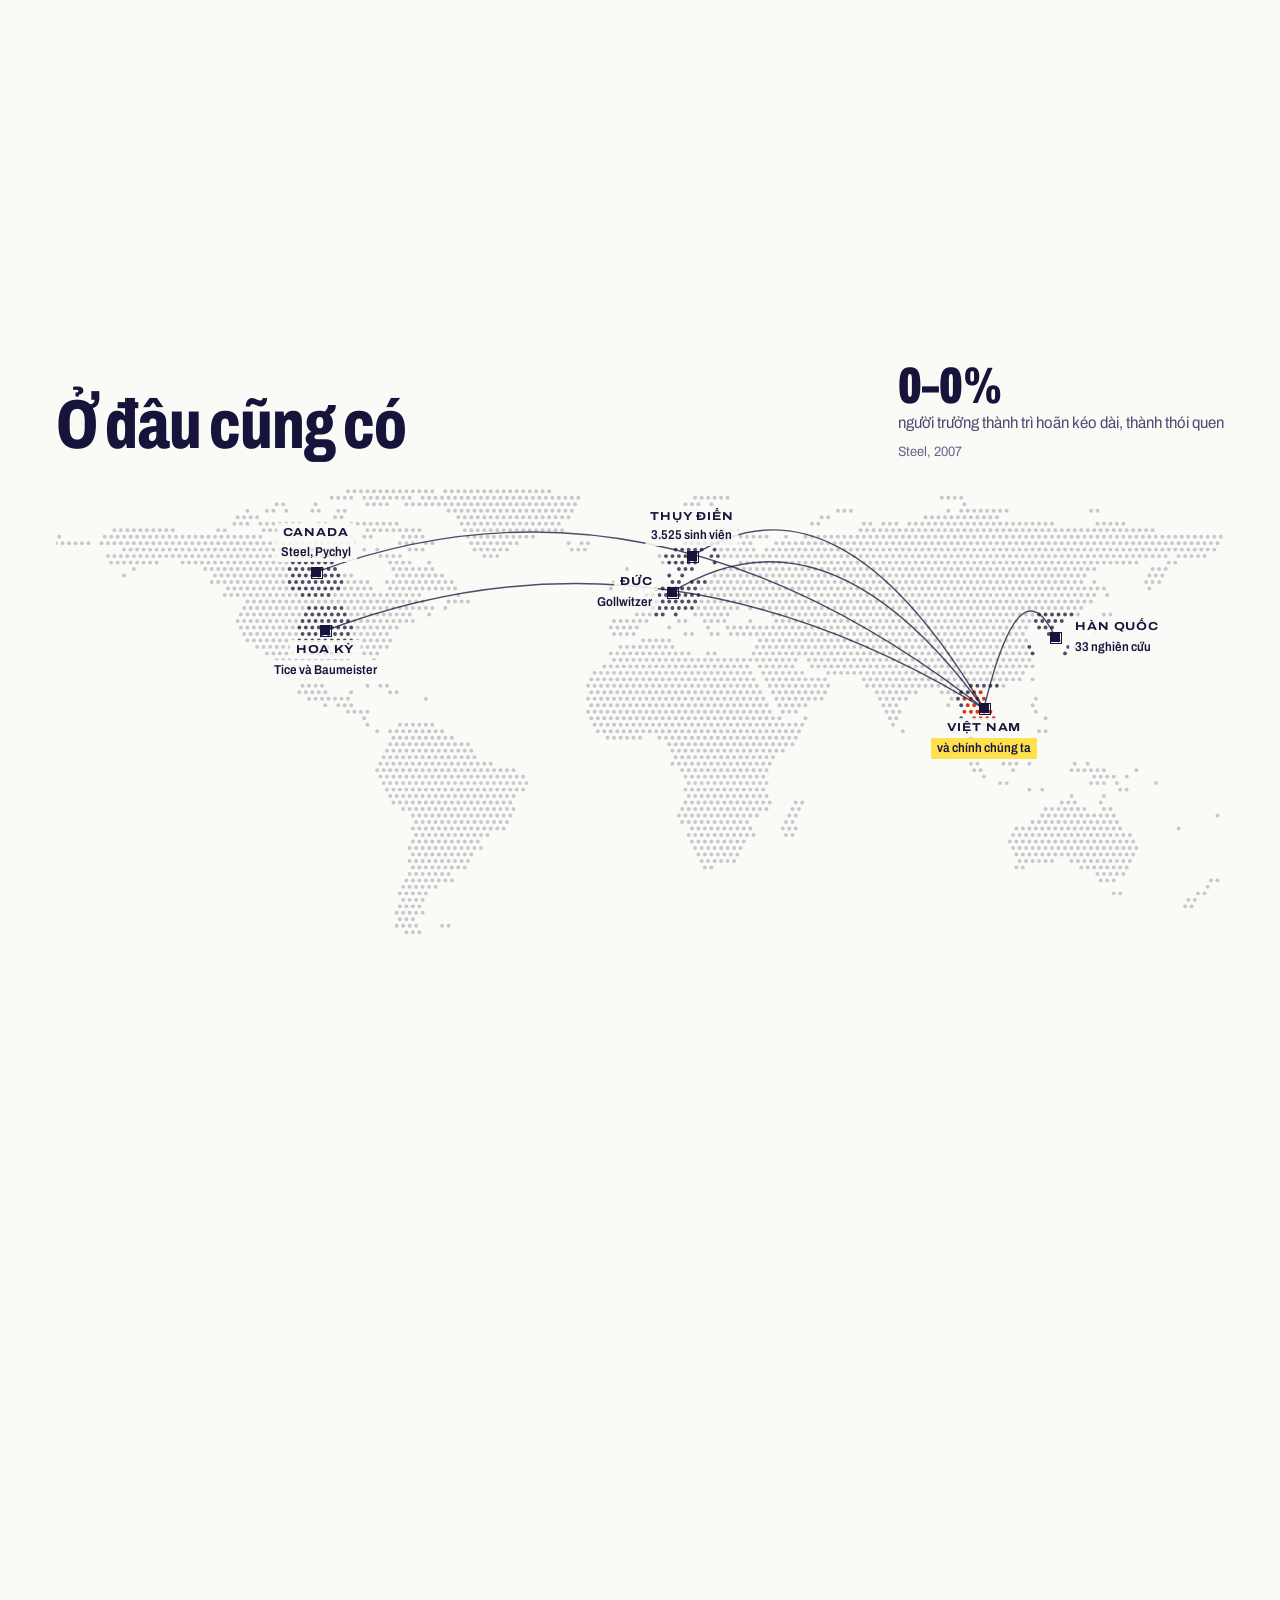
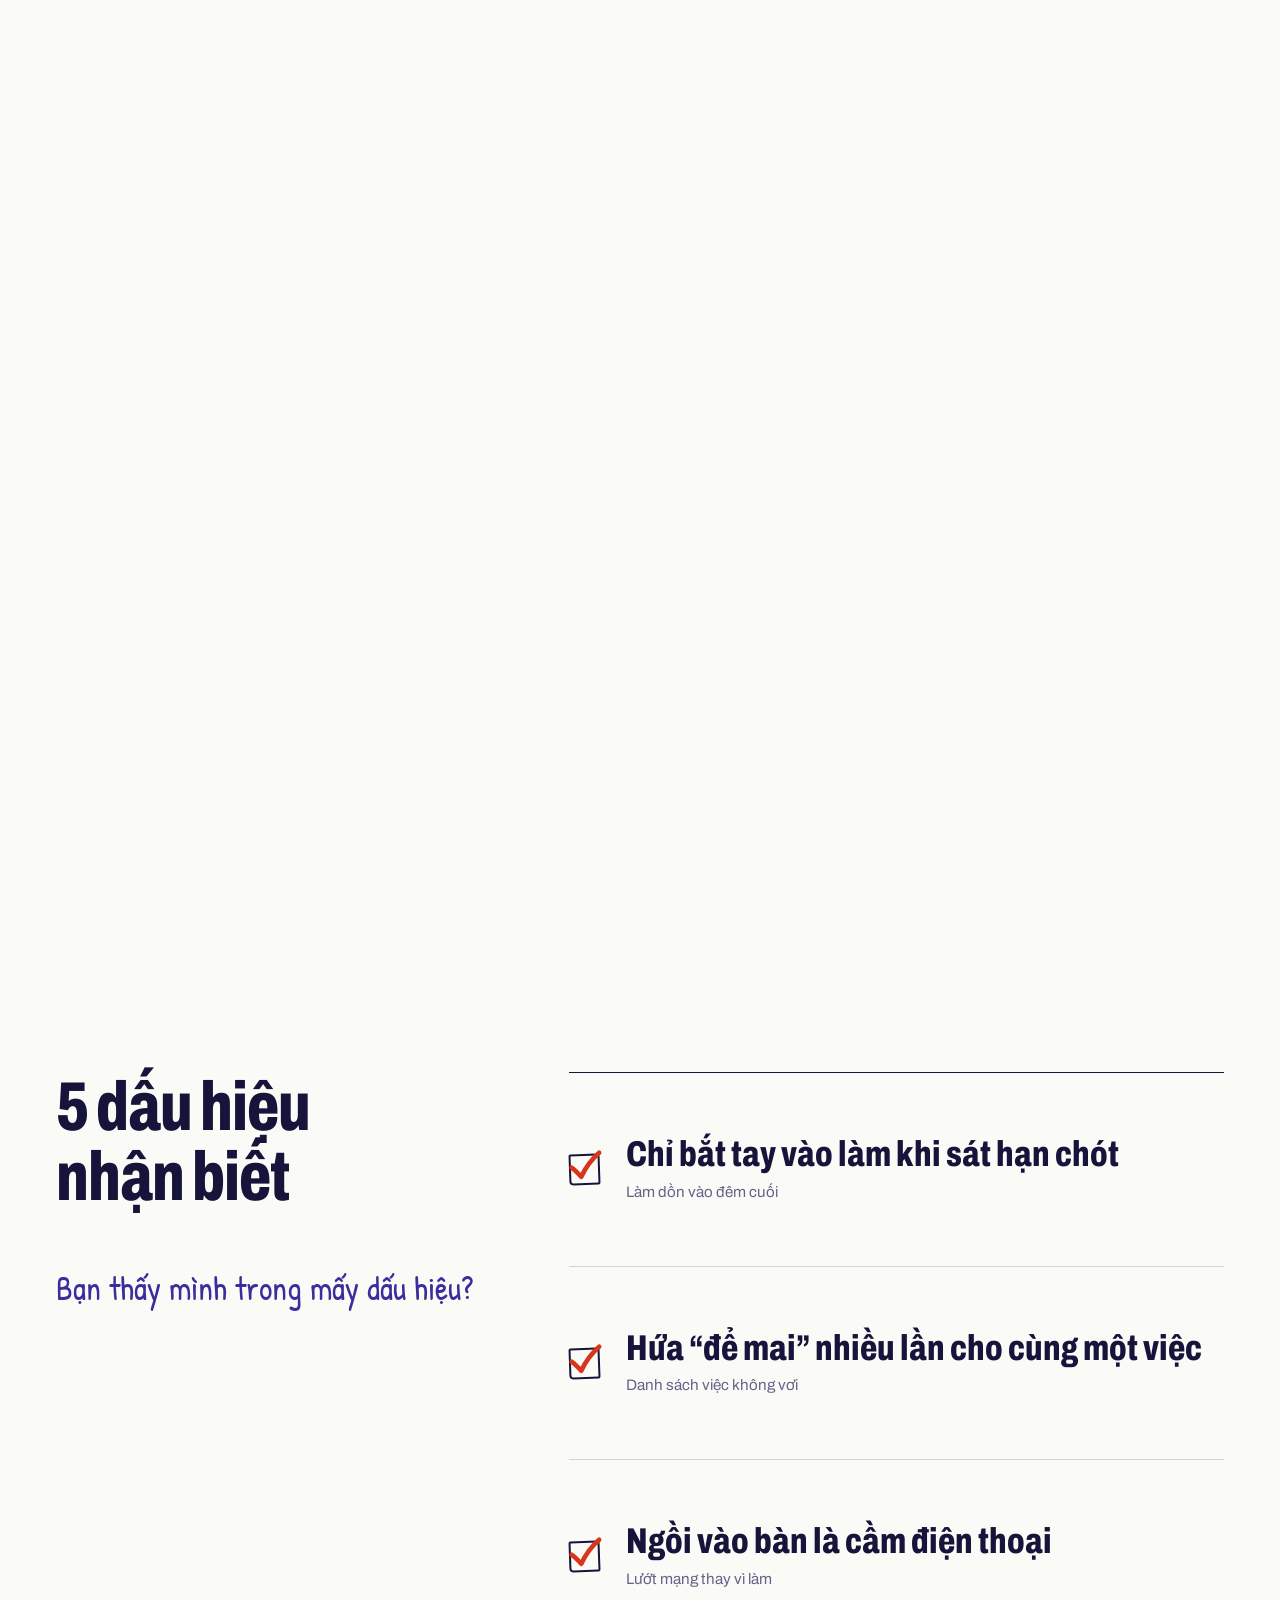
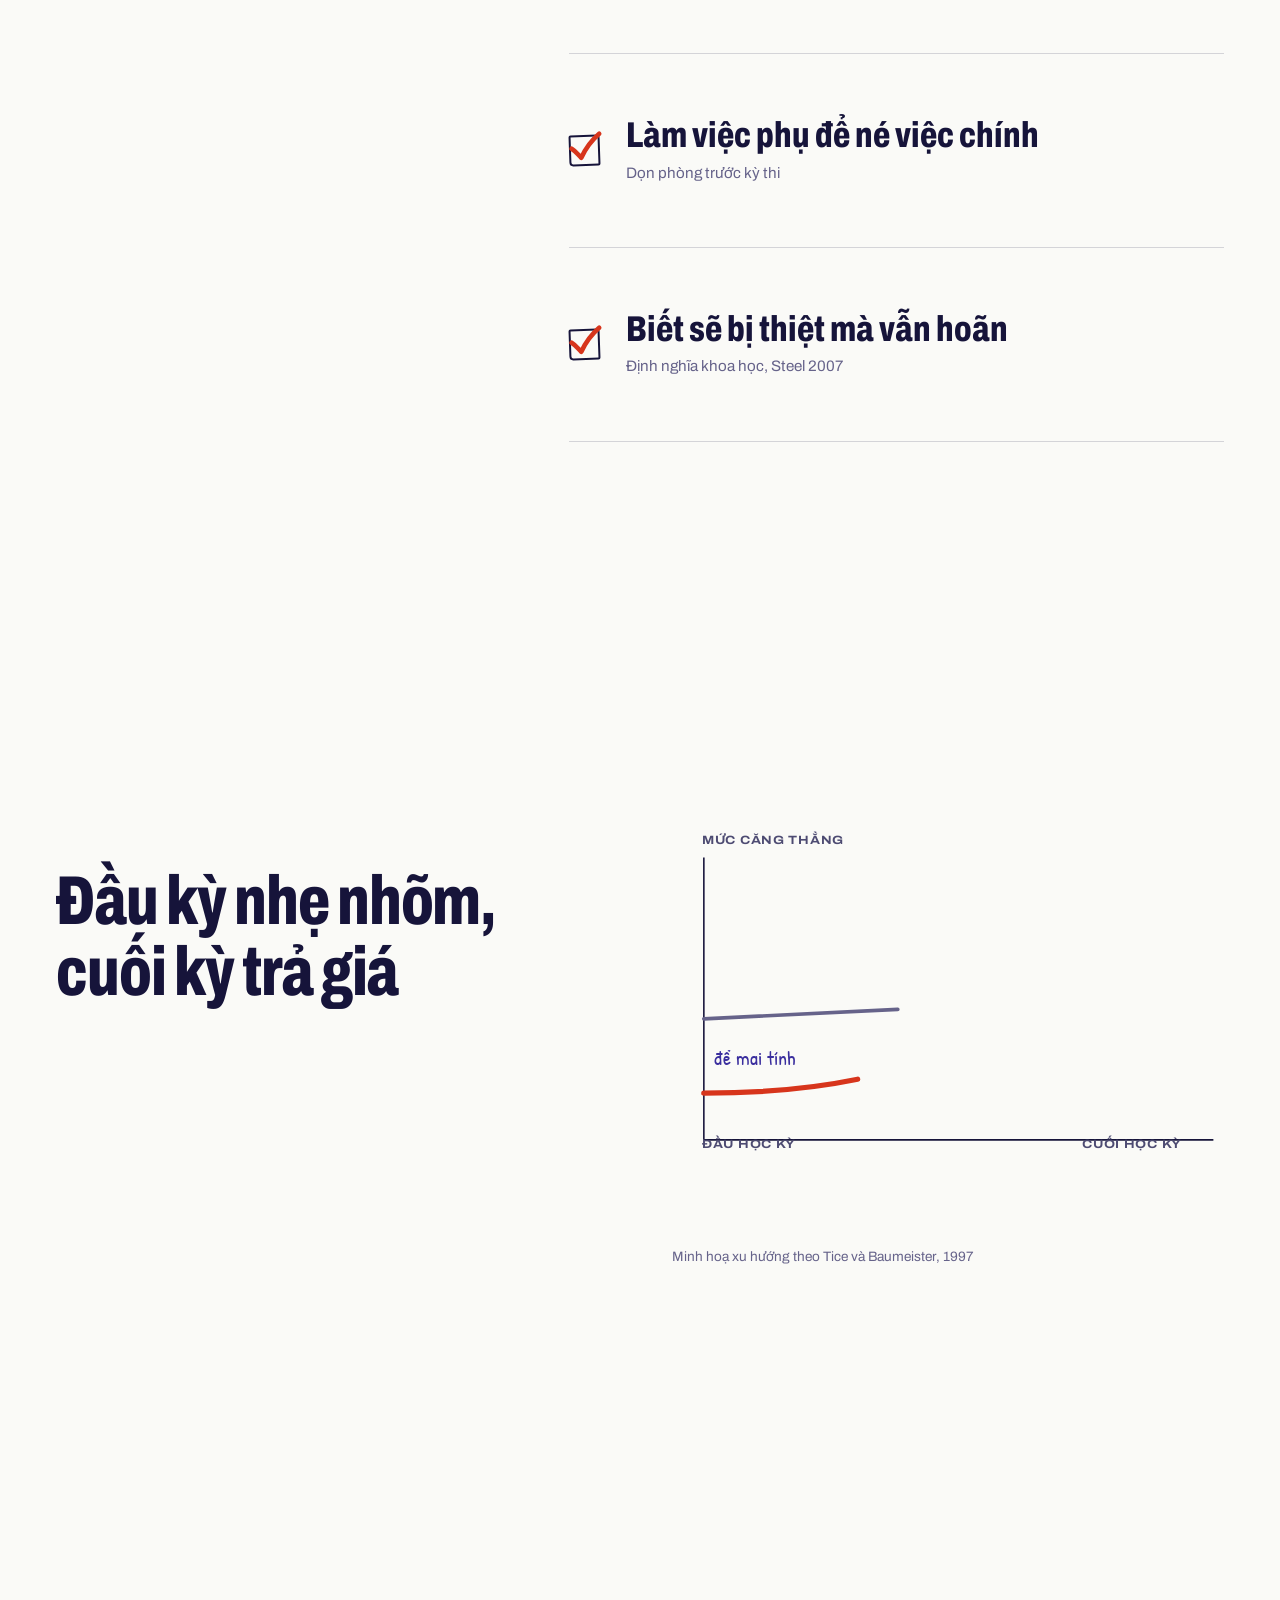
==== commit 3d47b8d7: "Cuộn mượt bằng GSAP, nối liền bìa với phần Một buổi tối, giấy nhắn "để mai tính" đi theo bài Co-Auth" ====
--- a/index.html
+++ b/index.html
@@ -27,6 +27,9 @@
   document.documentElement.classList.add('co-js');
   if (location.search.includes('chup')) document.documentElement.classList.add('chup');
 </script>
+<!-- GSAP (gsap.com): làm mượt cuộn bằng bánh xe chuột -->
+<script src="js/thu-vien/gsap.min.js"></script>
+<script src="js/thu-vien/ScrollToPlugin.min.js"></script>
 <script type="module" src="js/main.js"></script>
 </head>
 <body>
@@ -38,6 +41,20 @@
   <span class="thanh-phan" id="thanh-phan">Mở đầu</span>
 </header>
 
+<!-- Chữ ký "để mai tính" đi theo suốt bài: mỗi phần bị bút đỏ đánh dấu thêm, tới phần kết thì bị xoá hẳn -->
+<div class="chu-ky-bay" id="chu-ky-bay" data-trang-thai="0" aria-hidden="true">
+  <span class="ckb-moi">bắt đầu ngay</span>
+  <span class="ckb-cu">để mai tính<span class="ckb-hoi">?</span>
+    <svg class="ckb-but" viewBox="0 0 200 60" preserveAspectRatio="none">
+      <path class="ckb-song" pathLength="1" d="M6 50 q8 -7 16 0 t16 0 t16 0 t16 0 t16 0 t16 0 t16 0 t16 0 t16 0 t16 0 t16 0 t16 0" />
+      <path class="ckb-khoanh" pathLength="1" d="M100 4 C 160 2 198 16 196 32 C 194 50 140 58 96 56 C 40 54 2 46 4 30 C 6 14 50 2 116 8" />
+      <path class="ckb-ngang" pathLength="1" d="M0 33 C 60 27 140 31 200 25" />
+      <path class="ckb-xoa" pathLength="1" d="M2 18 L38 46 L70 14 L104 48 L136 12 L168 46 L200 16" />
+    </svg>
+  </span>
+</div>
+
+
 <svg width="0" height="0" aria-hidden="true" style="position:absolute">
   <symbol id="nguoi" viewBox="0 0 40 80">
     <circle cx="20" cy="12" r="10" />
@@ -48,7 +65,7 @@
 <main>
 
   <!-- ============ BÌA (ghim: ảnh nằm trong lòng chữ, lăn chuột thì lao xuyên qua chữ) ============ -->
-  <section class="phan ghim bia" id="mo-dau" data-ten="Mở đầu" data-hieu-ung="bia" style="--dai:2.3">
+  <section class="phan ghim bia" id="mo-dau" data-ten="Mở đầu" data-hieu-ung="bia" style="--dai:2.1">
     <div class="dinh bia-dinh">
       <div class="bia-anh" aria-hidden="true"><i class="bia-toi"></i></div>
       <canvas class="bia-mat-na" aria-hidden="true"></canvas>
@@ -72,7 +89,7 @@
   <!-- ============ MỘT BUỔI TỐI (ghim, 5 nấc cuộn) ============ -->
   <section class="phan ghim toi" id="buoi-toi" data-ten="Một buổi tối" data-hieu-ung="buoi-toi" style="--dai:3.8">
     <div class="dinh">
-      <div class="toi-anh" aria-hidden="true"><i class="toi-dem"></i></div>
+      <div class="toi-anh" aria-hidden="true"><i class="toi-mo"></i><i class="toi-dem"></i></div>
       <div class="khung hai-cot">
         <div>
           <h2 class="tieu-de">Một buổi tối quen thuộc</h2>
--- a/css/khung.css
+++ b/css/khung.css
@@ -18,6 +18,50 @@
   transform-origin: left; transform: scaleX(var(--tien-do, 0));
 }
 .thanh-phan { transition: opacity .3s; }
+
+/* Chữ ký "để mai tính" cố định ở góc trái dưới, đổi trạng thái theo phần đang trình bày (js/chu-ky-bay.js) */
+.chu-ky-bay {
+  position: fixed; z-index: 18;
+  left: max(28px, env(safe-area-inset-left, 0px)); bottom: max(22px, env(safe-area-inset-bottom, 0px));
+  font-family: var(--chu-tay); font-size: clamp(1.5rem, 2.2vw, 2.2rem); line-height: 1;
+  color: var(--muc-but);
+  padding: .45em .75em .55em;
+  background: #FFF08A;
+  box-shadow: 0 1px 1px rgba(22, 20, 58, .08), 0 14px 22px -12px rgba(22, 20, 58, .5);
+  rotate: -4deg;
+  pointer-events: none;
+  opacity: 0; translate: 0 14px;
+  transition: opacity .5s, translate .6s var(--em), color .3s;
+}
+.chu-ky-bay:not([data-trang-thai="0"]) { opacity: 1; translate: 0 0; }
+.ckb-cu { position: relative; display: inline-block; transition: opacity .5s .5s; }
+.ckb-hoi { display: inline-block; margin-left: 2px; color: var(--do); opacity: 0; scale: .4; transition: opacity .3s .5s, scale .5s var(--em) .5s; }
+.ckb-moi {
+  position: absolute; left: calc(100% + .6em); bottom: .45em;
+  white-space: nowrap; color: var(--xanh-dam); font-size: 1.15em;
+  opacity: 0; translate: 0 10px; transition: opacity .4s 1s, translate .6s var(--em) 1s;
+}
+.chu-ky-bay.sang .ckb-moi { color: var(--da-xanh); }
+.ckb-but { position: absolute; left: -10%; top: -32%; width: 120%; height: 168%; overflow: visible; }
+/* Mỗi lần bị đánh dấu thêm, tờ giấy nảy nhẹ để người xem để ý */
+.chu-ky-bay.nay { animation: ckb-nay .7s var(--em); }
+@keyframes ckb-nay { from { scale: 1.2; } }
+.ckb-but path {
+  fill: none; stroke: var(--do); stroke-width: 2.4; stroke-linecap: round; stroke-linejoin: round;
+  vector-effect: non-scaling-stroke;
+  stroke-dasharray: 1; stroke-dashoffset: 1;
+  transition: stroke-dashoffset .7s cubic-bezier(.5, 0, .3, 1);
+}
+.ckb-song { transform: translateY(-4px); }
+/* 2: gạch chân lượn sóng · 3: khoanh tròn, thêm dấu hỏi · 4: gạch ngang · 5: gạch xoá, thay bằng "bắt đầu ngay" */
+.chu-ky-bay:is([data-trang-thai="2"], [data-trang-thai="3"], [data-trang-thai="4"], [data-trang-thai="5"]) .ckb-song,
+.chu-ky-bay:is([data-trang-thai="3"], [data-trang-thai="4"], [data-trang-thai="5"]) .ckb-khoanh,
+.chu-ky-bay:is([data-trang-thai="4"], [data-trang-thai="5"]) .ckb-ngang,
+.chu-ky-bay[data-trang-thai="5"] .ckb-xoa { stroke-dashoffset: 0; }
+.chu-ky-bay:is([data-trang-thai="3"], [data-trang-thai="4"], [data-trang-thai="5"]) .ckb-hoi { opacity: 1; scale: 1; }
+.chu-ky-bay[data-trang-thai="5"] .ckb-cu { opacity: .45; }
+.chu-ky-bay[data-trang-thai="5"] .ckb-moi { opacity: 1; translate: 0 0; }
+@media (max-width: 699px) { .chu-ky-bay { display: none; } }
 /* Điện thoại: chữ trên thanh dễ đè lên tiêu đề khi cuộn, chỉ giữ vạch tiến độ */
 @media (max-width: 699px) { .thanh-nhom, .thanh-phan { display: none; } }
 
--- a/css/trang/buoi-toi.css
+++ b/css/trang/buoi-toi.css
@@ -4,8 +4,11 @@
 .toi .dinh { color: var(--trang); background: #08071A; }
 .toi .khung { z-index: 1; }
 .toi-anh { position: absolute; inset: 0; background: url(../../anh/dem-dien-thoai.jpg) center / cover; will-change: transform; }
-.toi-anh::before { content: ""; position: absolute; inset: 0; background: linear-gradient(90deg, rgba(8, 7, 26, .94) 0%, rgba(8, 7, 26, .8) 48%, rgba(8, 7, 26, .4) 100%); }
-.toi-dem { position: absolute; inset: 0; background: #04030C; opacity: 0; transition: opacity .8s ease; }
+/* Nối liền với bìa: cùng một tấm ảnh, lớp tối và chữ mờ dần vào ngay khi bìa kết thúc, không có quãng cuộn chết */
+#buoi-toi { margin-top: -100svh; }
+.toi-mo { position: absolute; inset: 0; background: linear-gradient(90deg, rgba(8, 7, 26, .94) 0%, rgba(8, 7, 26, .8) 48%, rgba(8, 7, 26, .4) 100%); opacity: 0; }
+.co-js #buoi-toi .dinh > .khung { opacity: 0; }
+.toi-dem { position: absolute; inset: 0; background: #08071A; opacity: .35; transition: opacity .8s ease; }
 .toi .dong-thoi-gian li:last-child time { color: #FF7A5C; }
 .chu-ky-toi { margin-top: clamp(20px, 4vh, 36px); font-size: clamp(1.6rem, 2.6vw, 2.4rem); }
 .toi .chu-ky-toi { color: #CFC8FF; }
--- a/css/trang/ban-chat.css
+++ b/css/trang/ban-chat.css
@@ -22,6 +22,9 @@
   background: rgba(255, 225, 77, .7);
 }
 .giay-xe .dan { color: var(--muc); max-width: none; }
+/* Từng chữ sáng dần theo cú lăn (js/trang/ban-chat.js) */
+.giay-xe .dan .chu { opacity: .18; transition: opacity .35s ease; }
+.giay-xe .dan .chu.sang { opacity: 1; }
 .giay-xe .nguon { margin-top: 12px; }
 .vong-lap { position: relative; justify-self: center; width: min(100%, 520px, 68svh); aspect-ratio: 1; }
 .vong-duong { position: absolute; inset: 0; width: 100%; height: 100%; overflow: visible; }
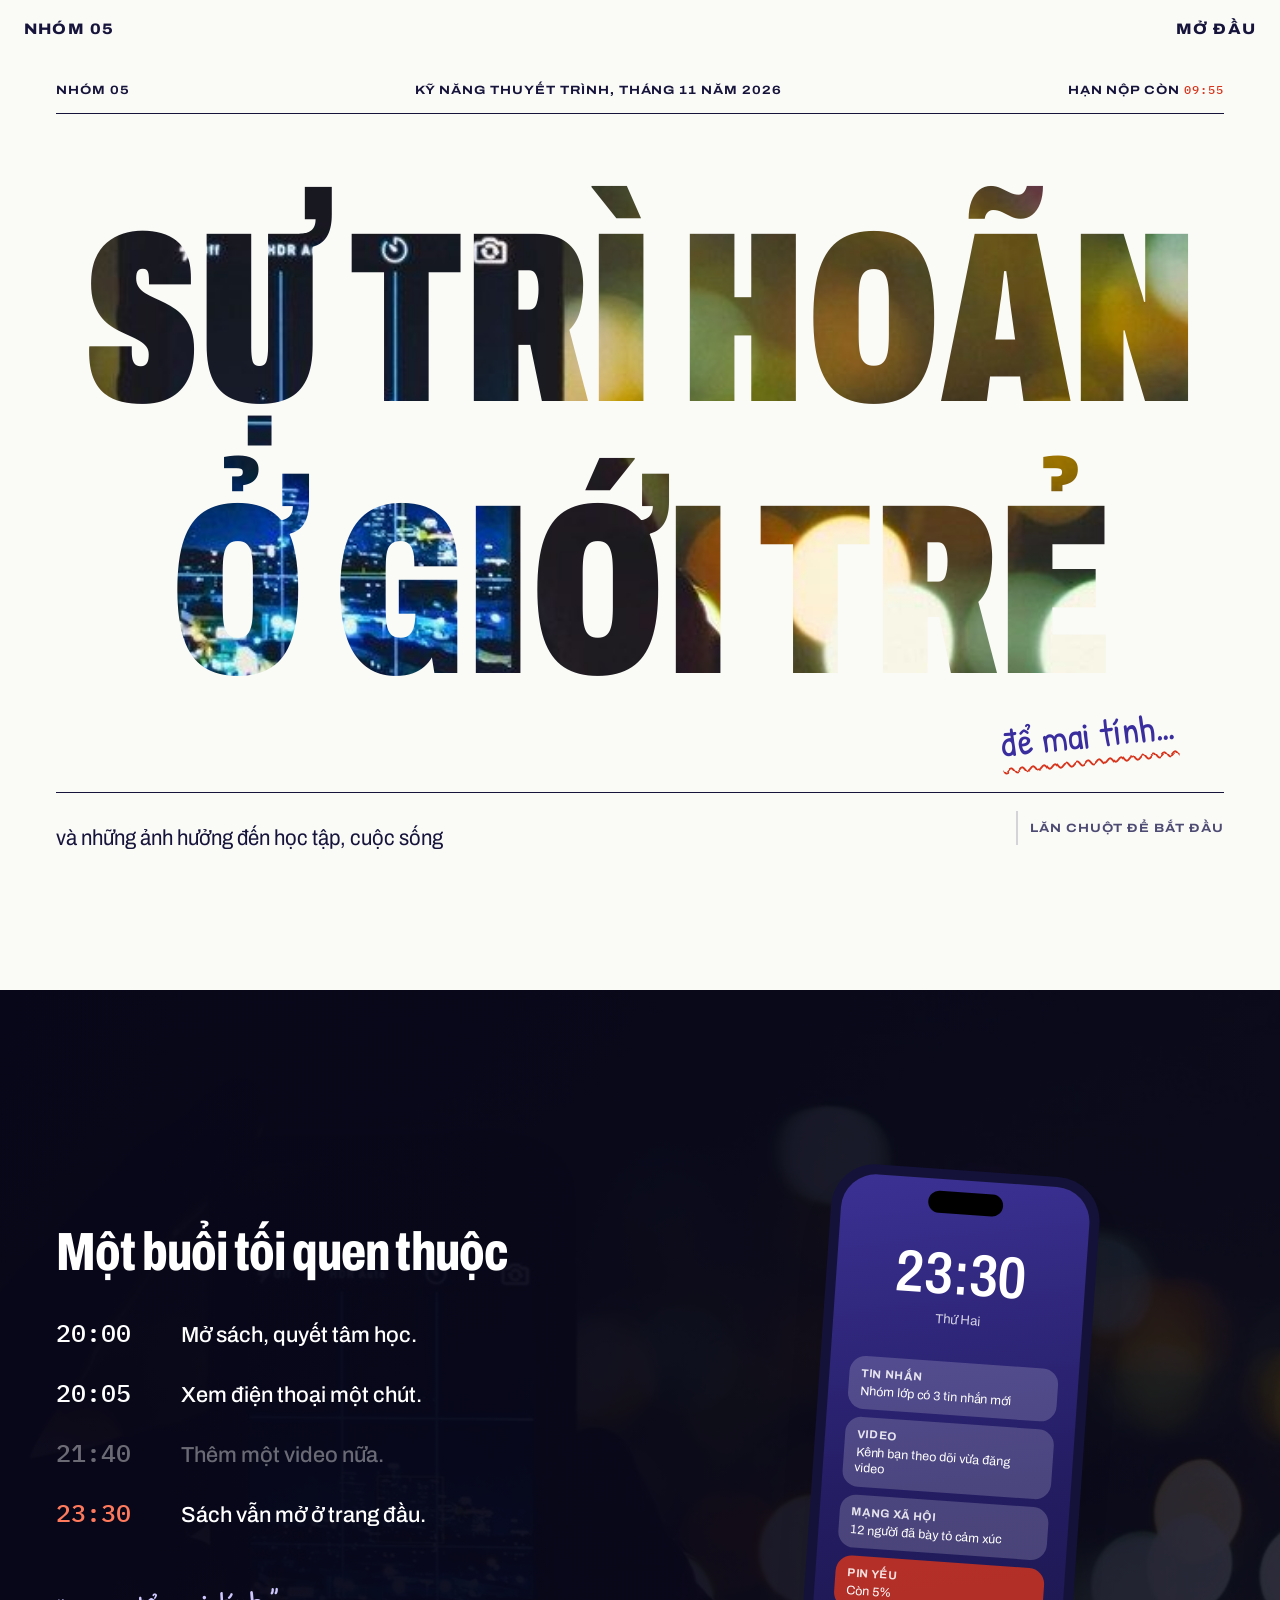
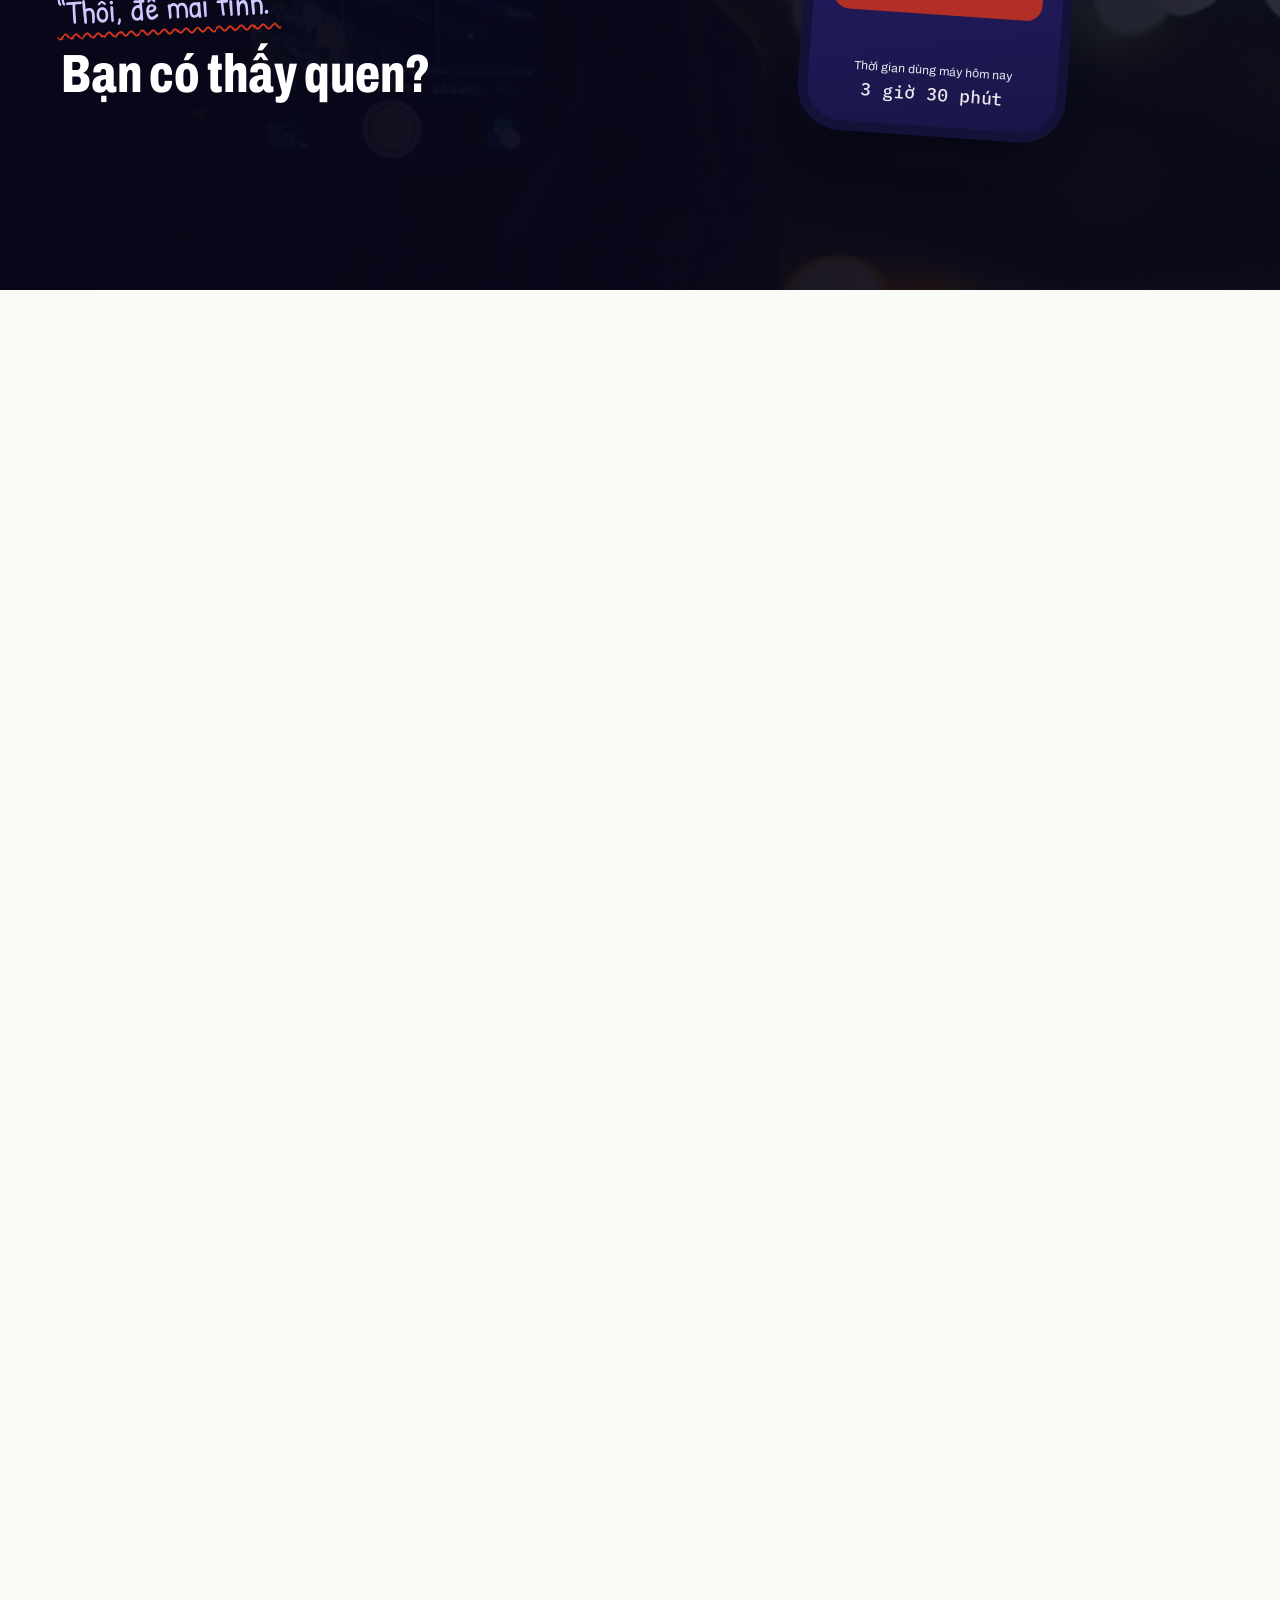
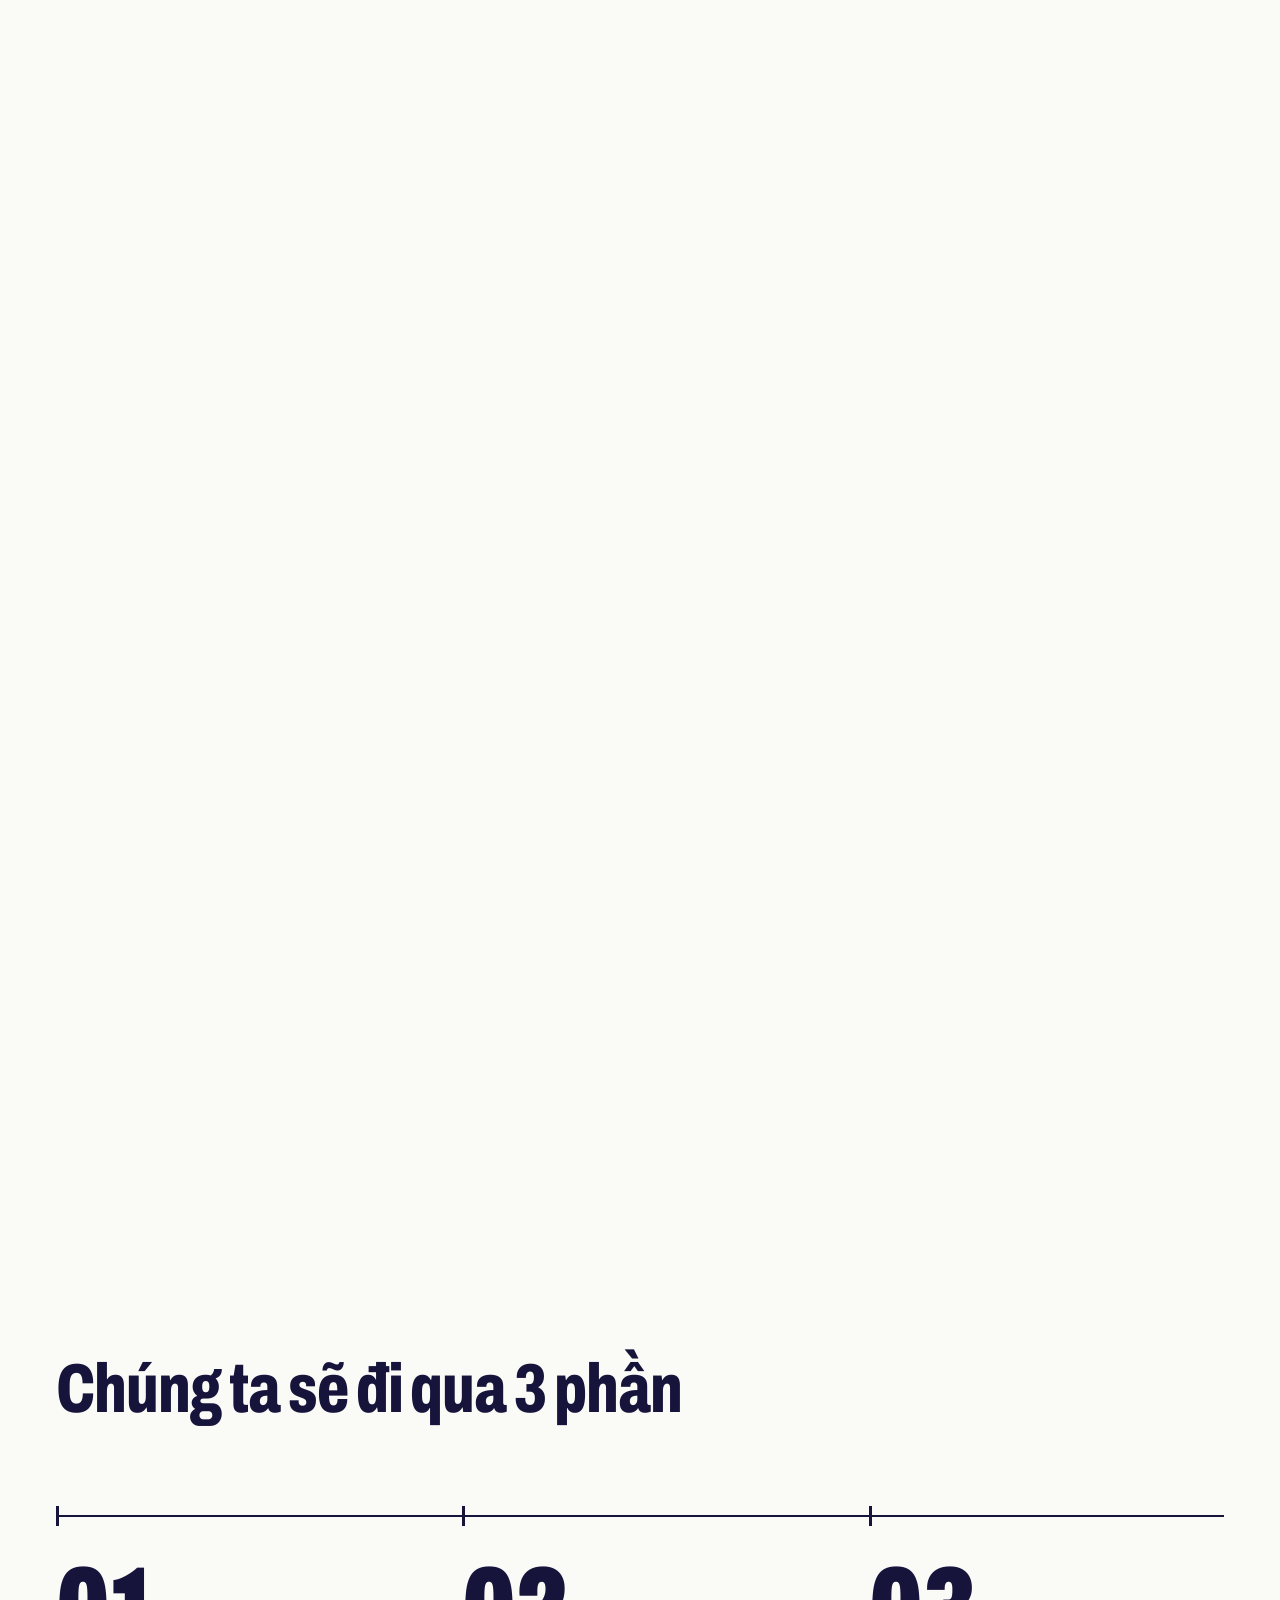
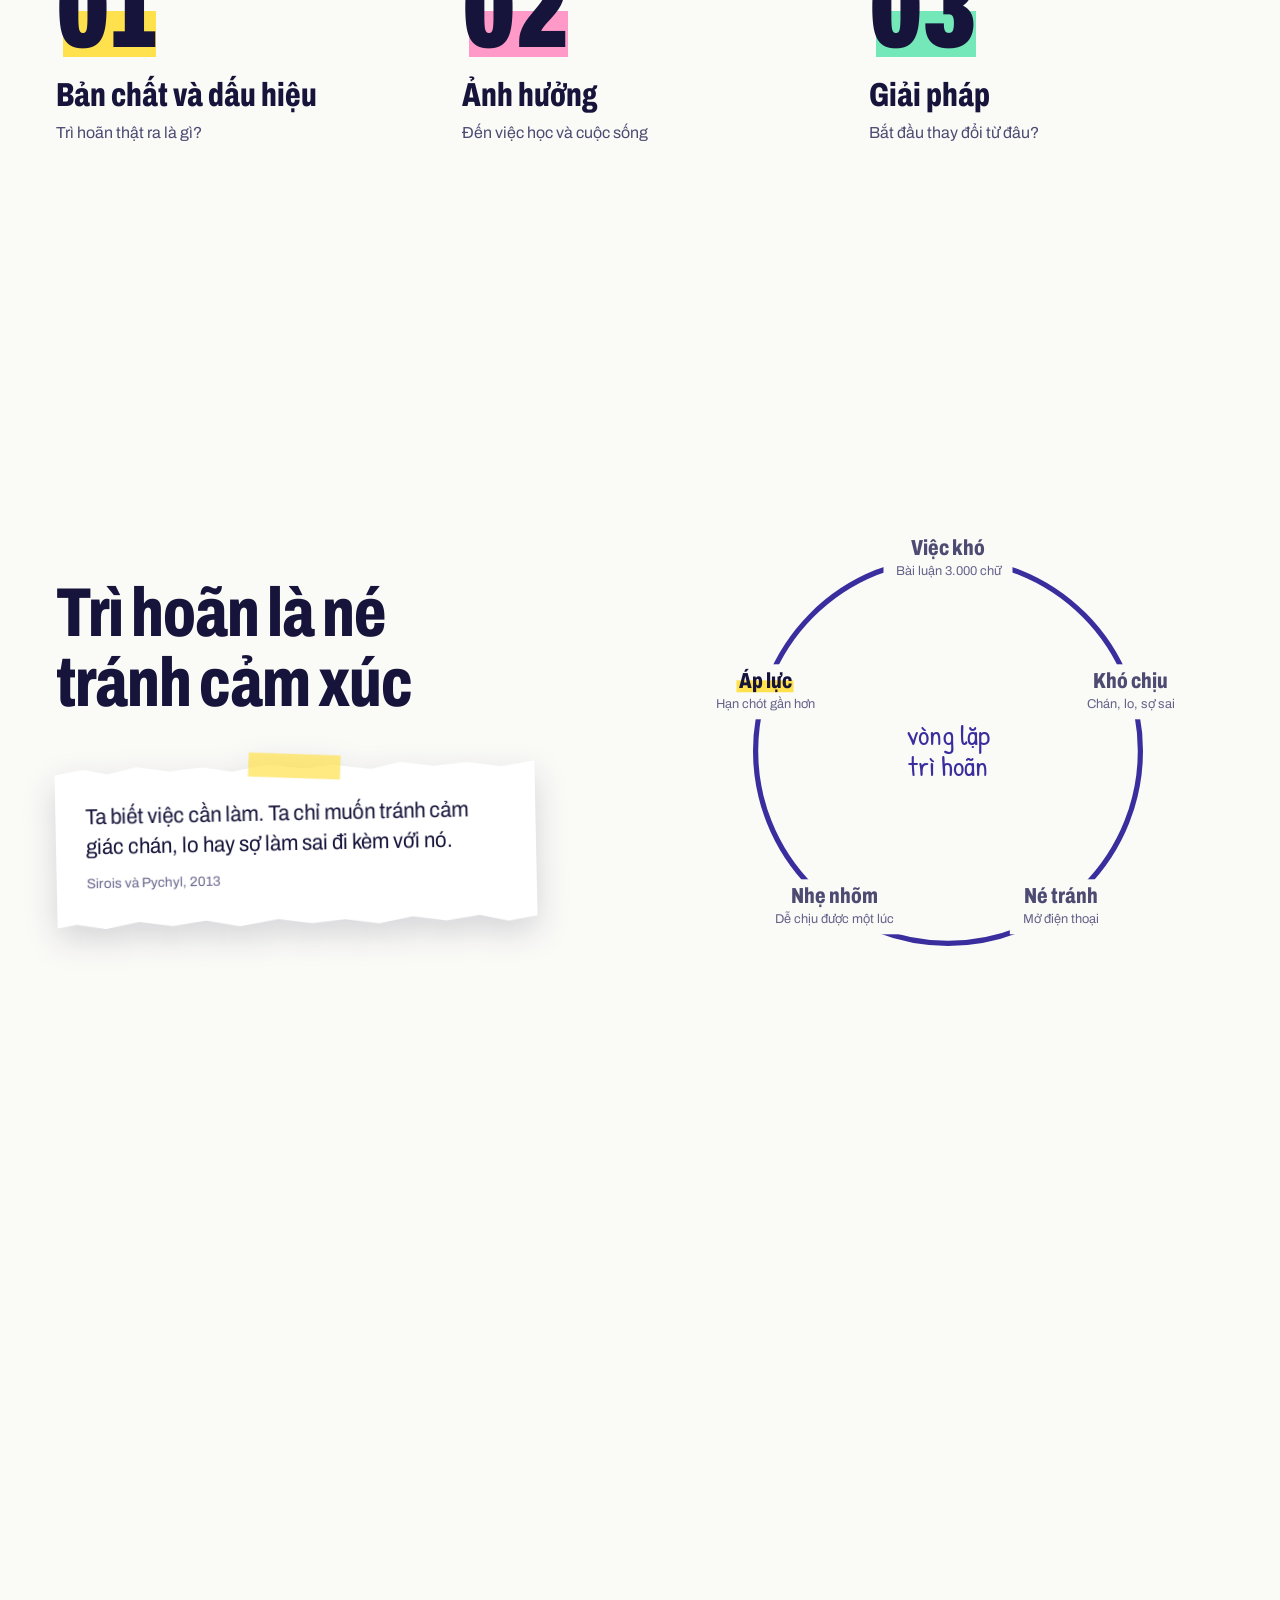
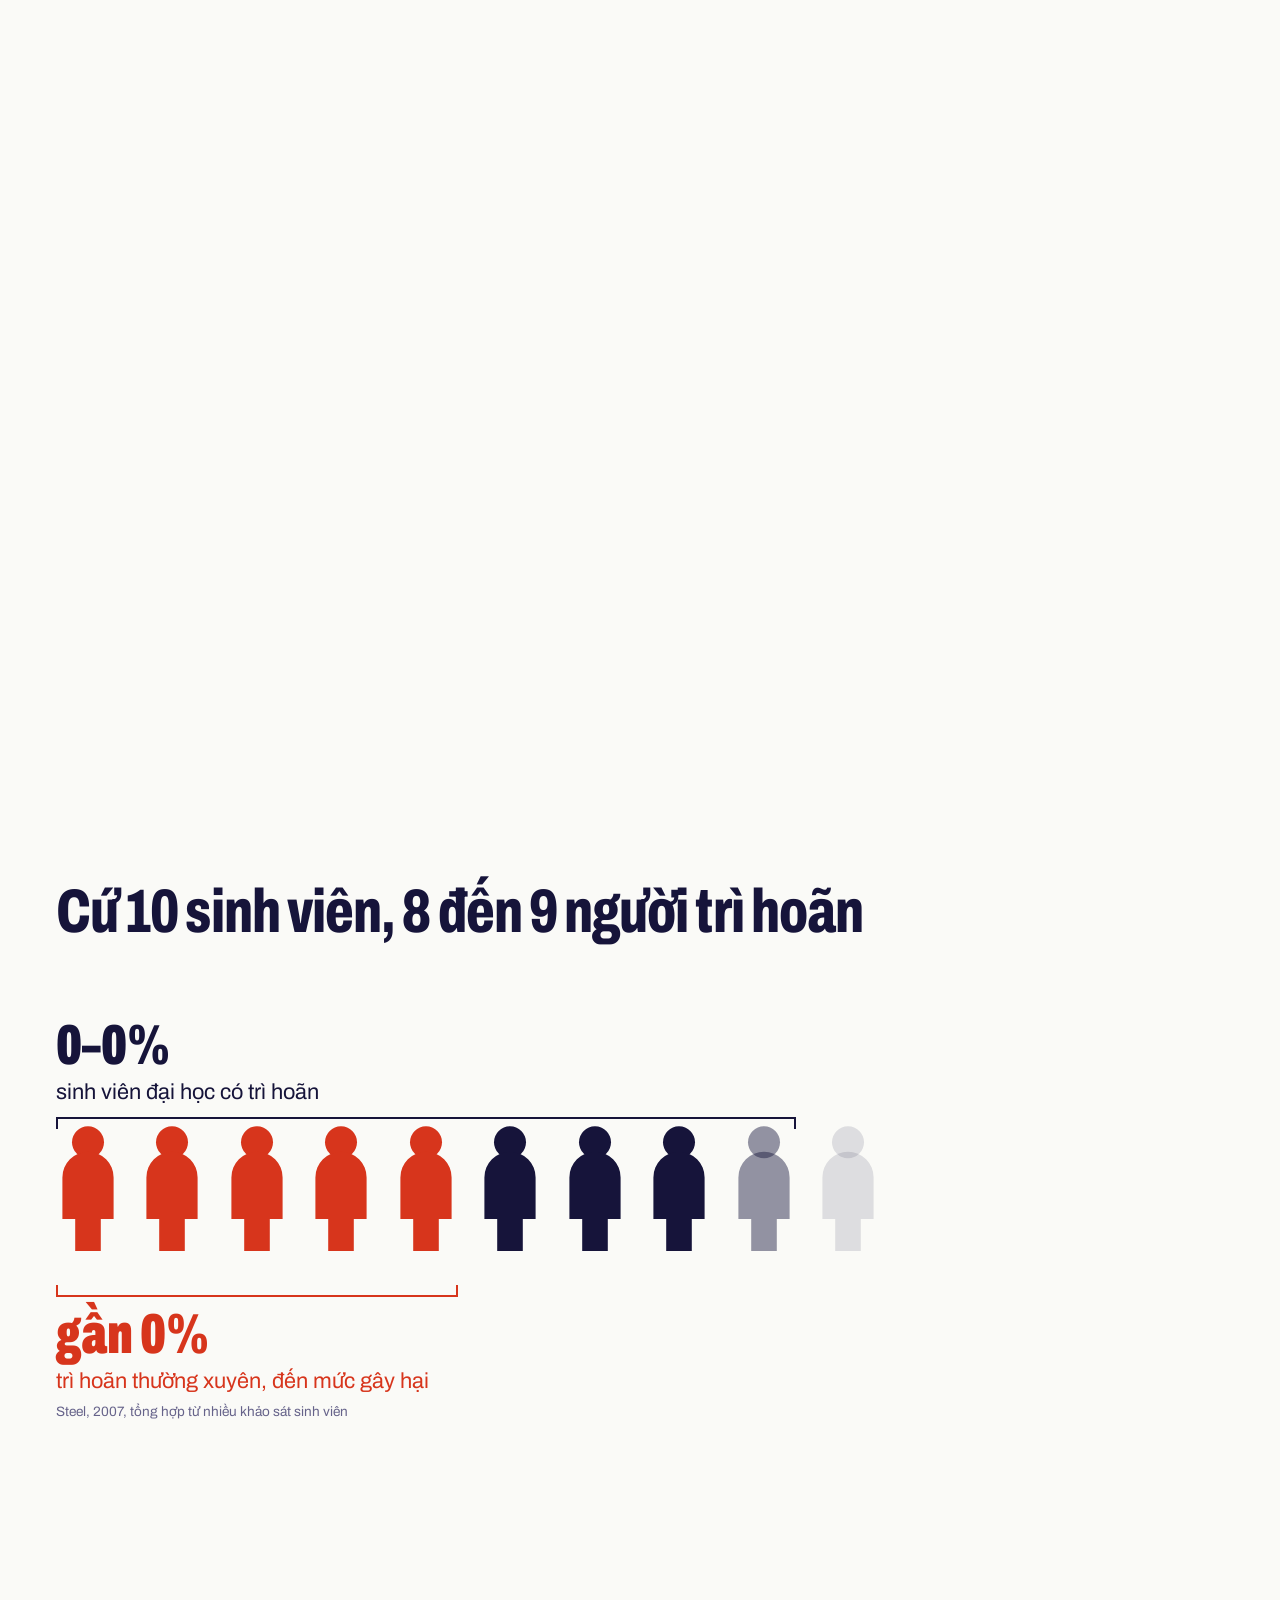
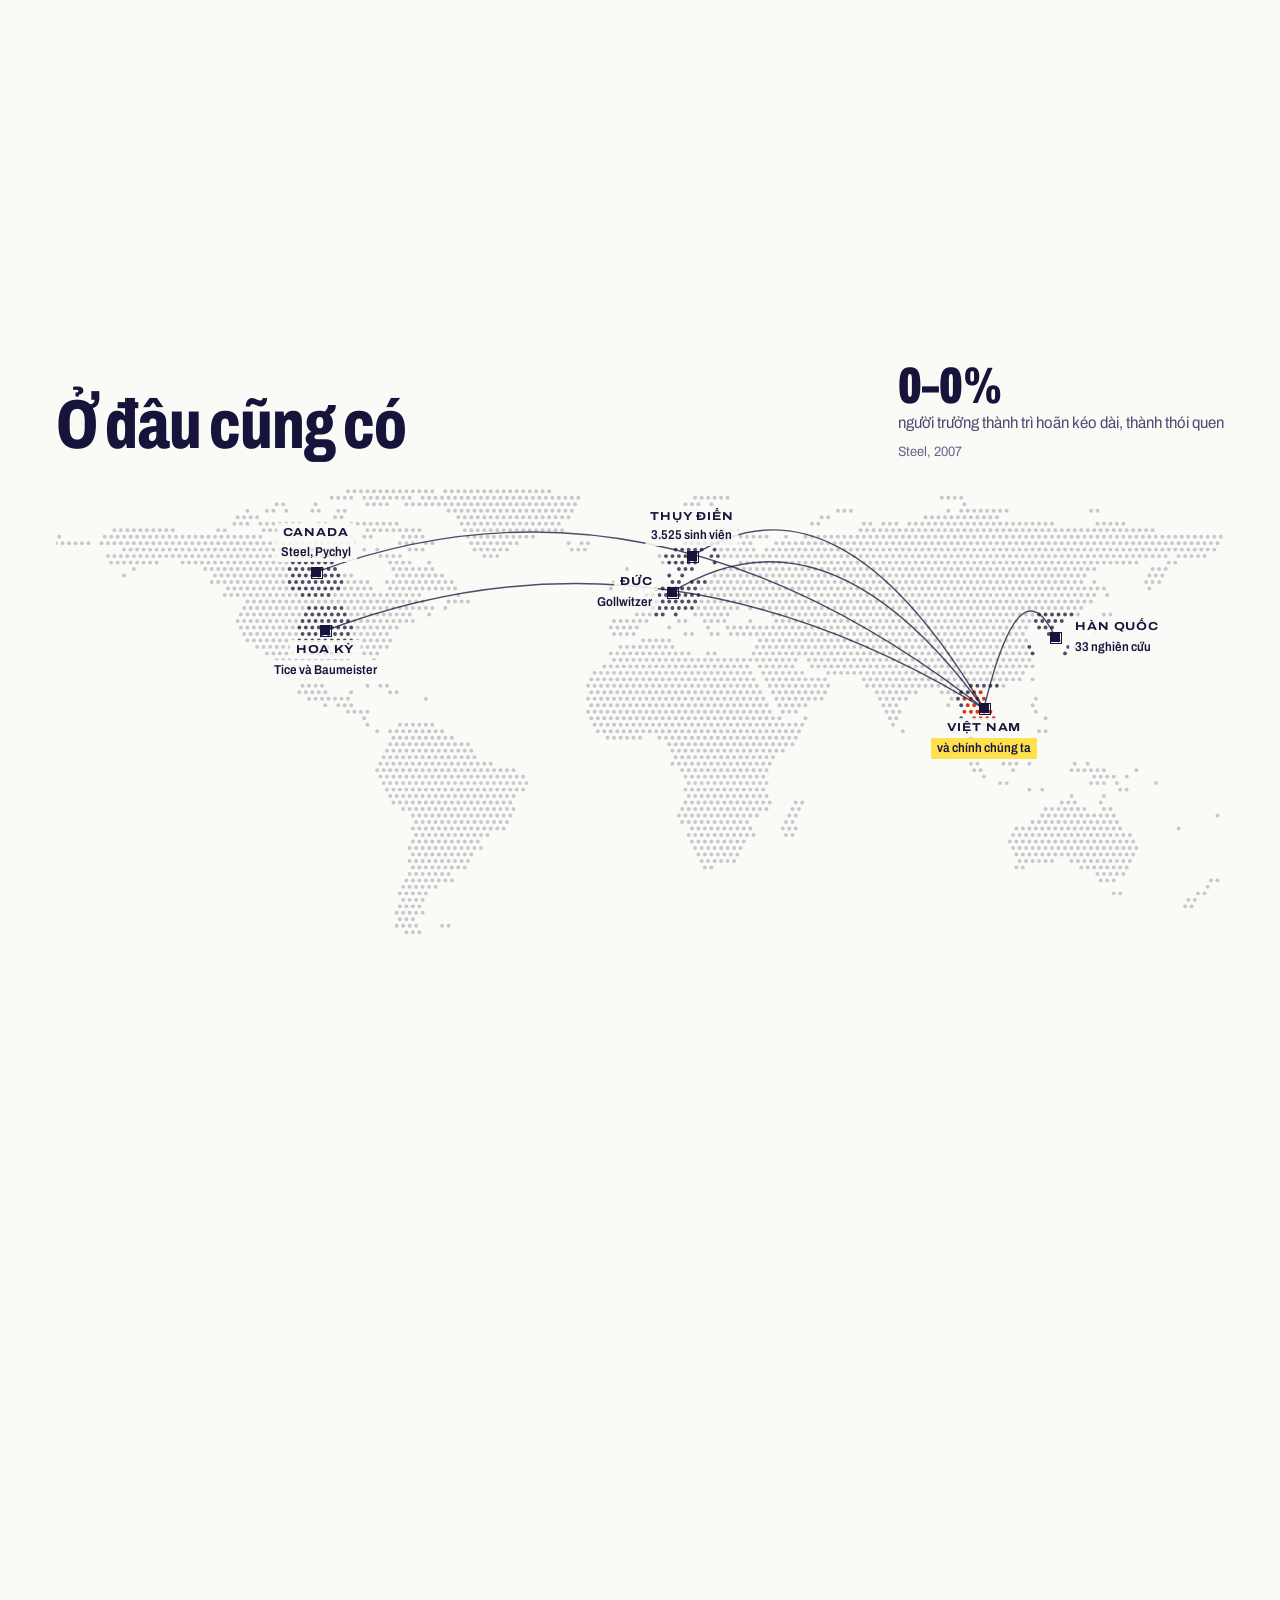
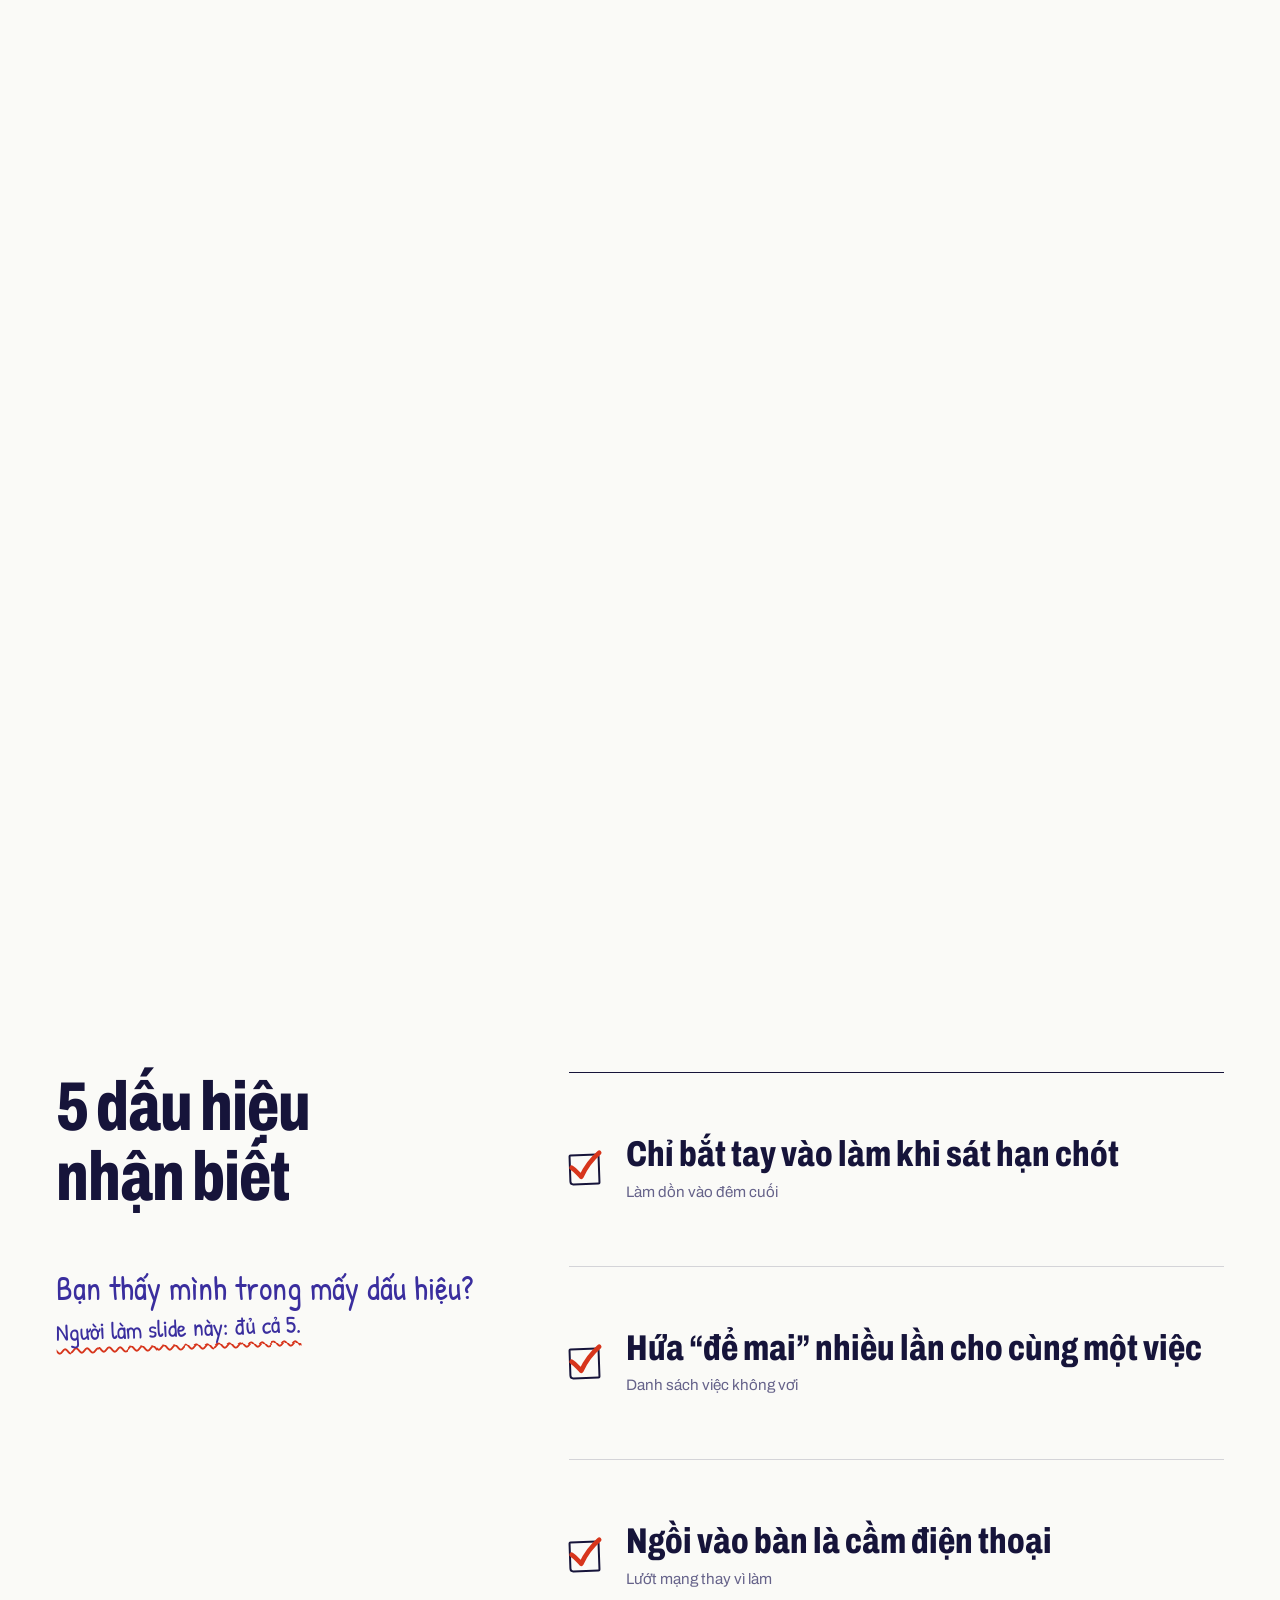
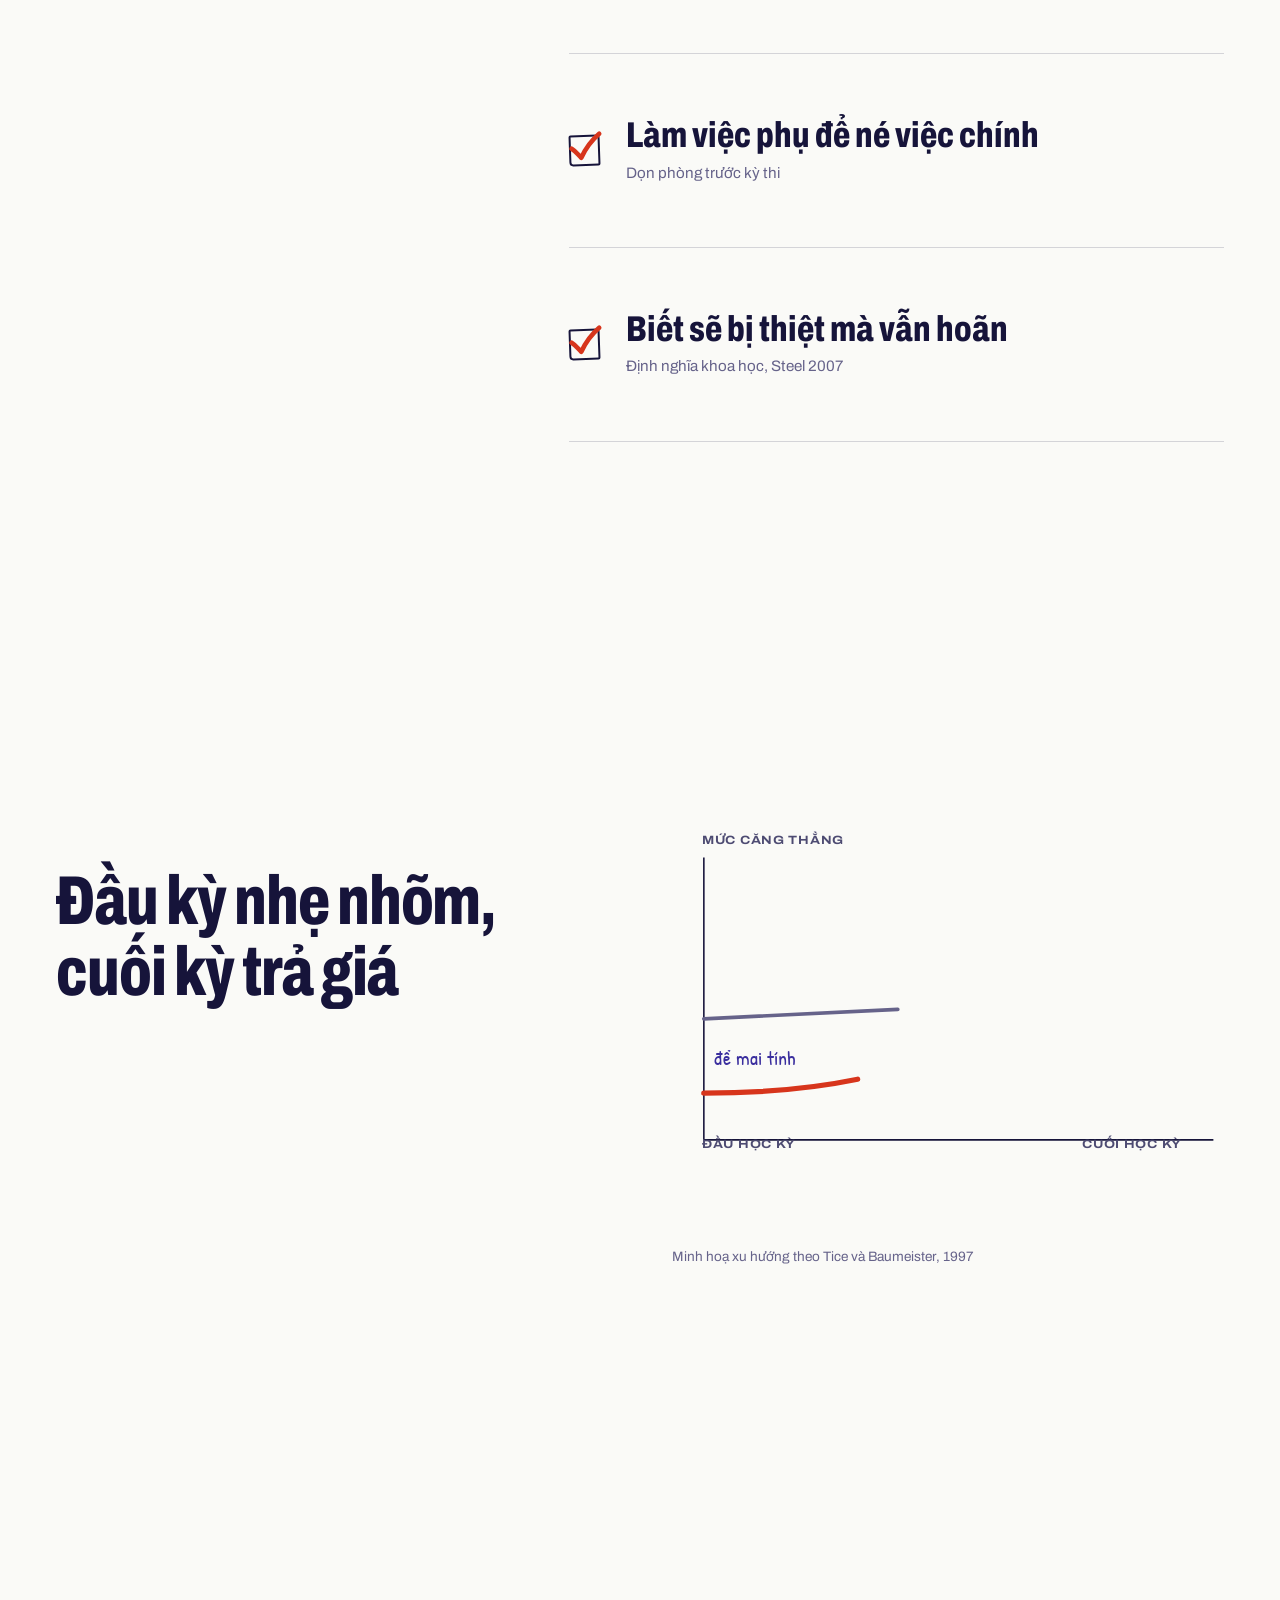
==== commit ccc07b6c: "Kịch bản bản 2 kiểu TED, màn hình đỡ lời ở slide Dấu hiệu, xem ngang trên điện thoại như máy chiếu -" ====
--- a/index.html
+++ b/index.html
@@ -5,6 +5,16 @@
 <meta name="viewport" content="width=device-width, initial-scale=1, viewport-fit=cover">
 <title>Để Mai Tính</title>
 <meta name="claude:viewport-fit-sides" content="cover">
+<script>
+  // Điện thoại xoay ngang: dựng trang ở bề rộng 1280px như máy chiếu rồi thu nhỏ cho vừa, để xem trước đúng bố cục lúc trình chiếu
+  (function () {
+    if (Math.min(screen.width, screen.height) >= 600) return;
+    var meta = document.querySelector('meta[name=viewport]'), goc = meta.content, ngang = matchMedia('(orientation: landscape)');
+    var dat = function () { meta.content = ngang.matches ? 'width=1280, viewport-fit=cover' : goc; };
+    dat();
+    ngang.addEventListener('change', dat);
+  })();
+</script>
 <link rel="preconnect" href="https://fonts.googleapis.com">
 <link rel="preconnect" href="https://fonts.gstatic.com" crossorigin>
 <link rel="stylesheet" href="https://fonts.googleapis.com/css2?family=Archivo:wdth,wght@62..125,400..900&family=IBM+Plex+Mono:wght@500&family=Patrick+Hand&display=swap">
@@ -209,6 +219,7 @@
       <div class="dau-hieu-trai">
         <h2 class="tieu-de lon">5 dấu hiệu nhận biết</h2>
         <p class="cau-hoi viet-tay" data-cho>Bạn thấy mình trong <span class="da da-vang">mấy dấu hiệu?</span></p>
+        <p class="tu-dap chu-ky" data-cho>Người làm slide này: đủ cả 5.</p>
       </div>
       <ol class="ds-dau-hieu">
         <li><i class="o-tick" aria-hidden="true"><svg viewBox="0 0 24 24"><path d="M3 13c3 2 4 4 6 6 3-6 7-11 12-15" /></svg></i><b>Chỉ bắt tay vào làm khi sát hạn chót</b><span>Làm dồn vào đêm cuối</span></li>
--- a/css/goc.css
+++ b/css/goc.css
@@ -95,7 +95,7 @@
 
 /* Bút dạ quang: nét phẳng phủ nửa dưới chữ, xuống dòng vẫn tô liền từng dòng */
 .da {
-  background: linear-gradient(var(--mau-da, var(--da-vang)), var(--mau-da, var(--da-vang))) no-repeat 0 90% / 100% 52%;
+  background: linear-gradient(var(--mau-da, var(--da-vang)), var(--mau-da, var(--da-vang))) no-repeat 0 90% / 100% var(--cao-da, 52%);
   -webkit-box-decoration-break: clone; box-decoration-break: clone;
   padding: 0 .08em; margin: 0 -.08em;
 }
--- a/css/khung.css
+++ b/css/khung.css
@@ -61,9 +61,9 @@
 .chu-ky-bay:is([data-trang-thai="3"], [data-trang-thai="4"], [data-trang-thai="5"]) .ckb-hoi { opacity: 1; scale: 1; }
 .chu-ky-bay[data-trang-thai="5"] .ckb-cu { opacity: .45; }
 .chu-ky-bay[data-trang-thai="5"] .ckb-moi { opacity: 1; translate: 0 0; }
-@media (max-width: 699px) { .chu-ky-bay { display: none; } }
+@media (max-width: 699px), (max-height: 500px) { .chu-ky-bay { display: none; } }
 /* Điện thoại: chữ trên thanh dễ đè lên tiêu đề khi cuộn, chỉ giữ vạch tiến độ */
-@media (max-width: 699px) { .thanh-nhom, .thanh-phan { display: none; } }
+@media (max-width: 699px), (max-height: 500px) { .thanh-nhom, .thanh-phan { display: none; } }
 
 .khung {
   position: relative;
@@ -91,4 +91,4 @@
 }
 /* Nội dung cao hơn màn hình (máy nhỏ): thu nhỏ vừa khít thay vì bị cắt, hệ số do js/cuon.js tính */
 .dinh > .khung { transform: scale(var(--vua, 1)); transform-origin: 50% 0; }
-@media (max-width: 699px) { .dinh { padding-block: 28px 20px; } }
+@media (max-width: 699px), (max-height: 500px) { .dinh { padding-block: 28px 20px; } }
--- a/css/hieu-ung.css
+++ b/css/hieu-ung.css
@@ -1,7 +1,11 @@
 /* Chuyển động chung. Nội dung hiện sẵn; khi có JS, những ý chờ tới lượt (data-cho) ẩn cho đến khi cuộn tới. */
 @media (prefers-reduced-motion: no-preference) {
-  .co-js .phan .da { background-size: 0% 52%; transition: background-size .8s var(--em) .2s; }
-  .co-js .phan.dang-xem .da { background-size: 100% 52%; }
+  /* Nét dạ quang quét ngang từ trái sang phải khi chữ vào màn hình (js/to-da.js), chữ giữ nguyên */
+  .co-js .phan .da { background-size: 0% var(--cao-da, 52%); transition: background-size .38s cubic-bezier(.4, 0, .6, 1); }
+  .co-js .phan .da.da-chay { background-size: 100% var(--cao-da, 52%); transition-duration: .95s; transition-timing-function: cubic-bezier(.6, .05, .25, 1); transition-delay: .25s; }
+  /* Câu hiện sau (data-cho): đợi câu hiện rõ rồi mới tô */
+  .co-js .phan [data-cho]:not(.bat) .da.da-chay { background-size: 0% var(--cao-da, 52%); }
+  .co-js .phan [data-cho].bat .da.da-chay { transition-delay: .55s; }
 }
 
 .co-js [data-cho] { opacity: 0; transition: opacity .5s var(--em), translate .7s var(--em); }
--- a/css/trang/buoi-toi.css
+++ b/css/trang/buoi-toi.css
@@ -13,7 +13,7 @@
 .chu-ky-toi { margin-top: clamp(20px, 4vh, 36px); font-size: clamp(1.6rem, 2.6vw, 2.4rem); }
 .toi .chu-ky-toi { color: #CFC8FF; }
 .chu-ky-toi + .cau-chot { margin-top: clamp(14px, 2.5vh, 24px); }
-.toi .cau-chot .da { color: var(--muc); background-size: 100% 100% !important; background-position: 0 0; padding: .04em .18em; }
+.toi .cau-chot .da { --cao-da: 100%; color: var(--muc); background-position: 0 0; padding: .04em .18em; }
 .dong-thoi-gian { display: grid; gap: clamp(14px, 2.6vh, 26px); margin-top: clamp(24px, 4vh, 44px); }
 .dong-thoi-gian li {
   display: grid; grid-template-columns: 5.2em 1fr; align-items: baseline; gap: 12px;
@@ -80,3 +80,6 @@
   .dt-su-dung span { display: none; }
   .dt-su-dung b { font-size: .7rem; white-space: nowrap; }
 }
+/* Trên nền đêm: chữ trắng cho dễ đọc, nét hồng quét qua thì chữ chuyển sang mực */
+.toi .cau-chot .da { color: #fff; }
+.toi .cau-chot.bat .da.da-chay { color: var(--muc); transition: background-size .95s cubic-bezier(.6, .05, .25, 1) .55s, color .35s ease .85s; }
--- a/css/trang/dau-hieu.css
+++ b/css/trang/dau-hieu.css
@@ -3,6 +3,8 @@
    ========================================================= */
 .dau-hieu-luoi { display: grid; gap: 32px clamp(40px, 6vw, 96px); }
 .cau-hoi { margin-top: clamp(20px, 4vh, 40px); font-size: clamp(1.6rem, 2.6vw, 2.4rem); line-height: 1.15; }
+/* Câu tự trả lời của người nói: màn hình đỡ lời khi cả lớp ngại trả lời */
+.tu-dap { margin-top: .5em; font-size: clamp(1.25rem, 1.9vw, 1.75rem); rotate: -2deg; transform-origin: 0 50%; }
 .ds-dau-hieu { border-top: 1.5px solid var(--muc); }
 .ds-dau-hieu li {
   display: grid; grid-template-columns: auto 1fr; align-items: center;
